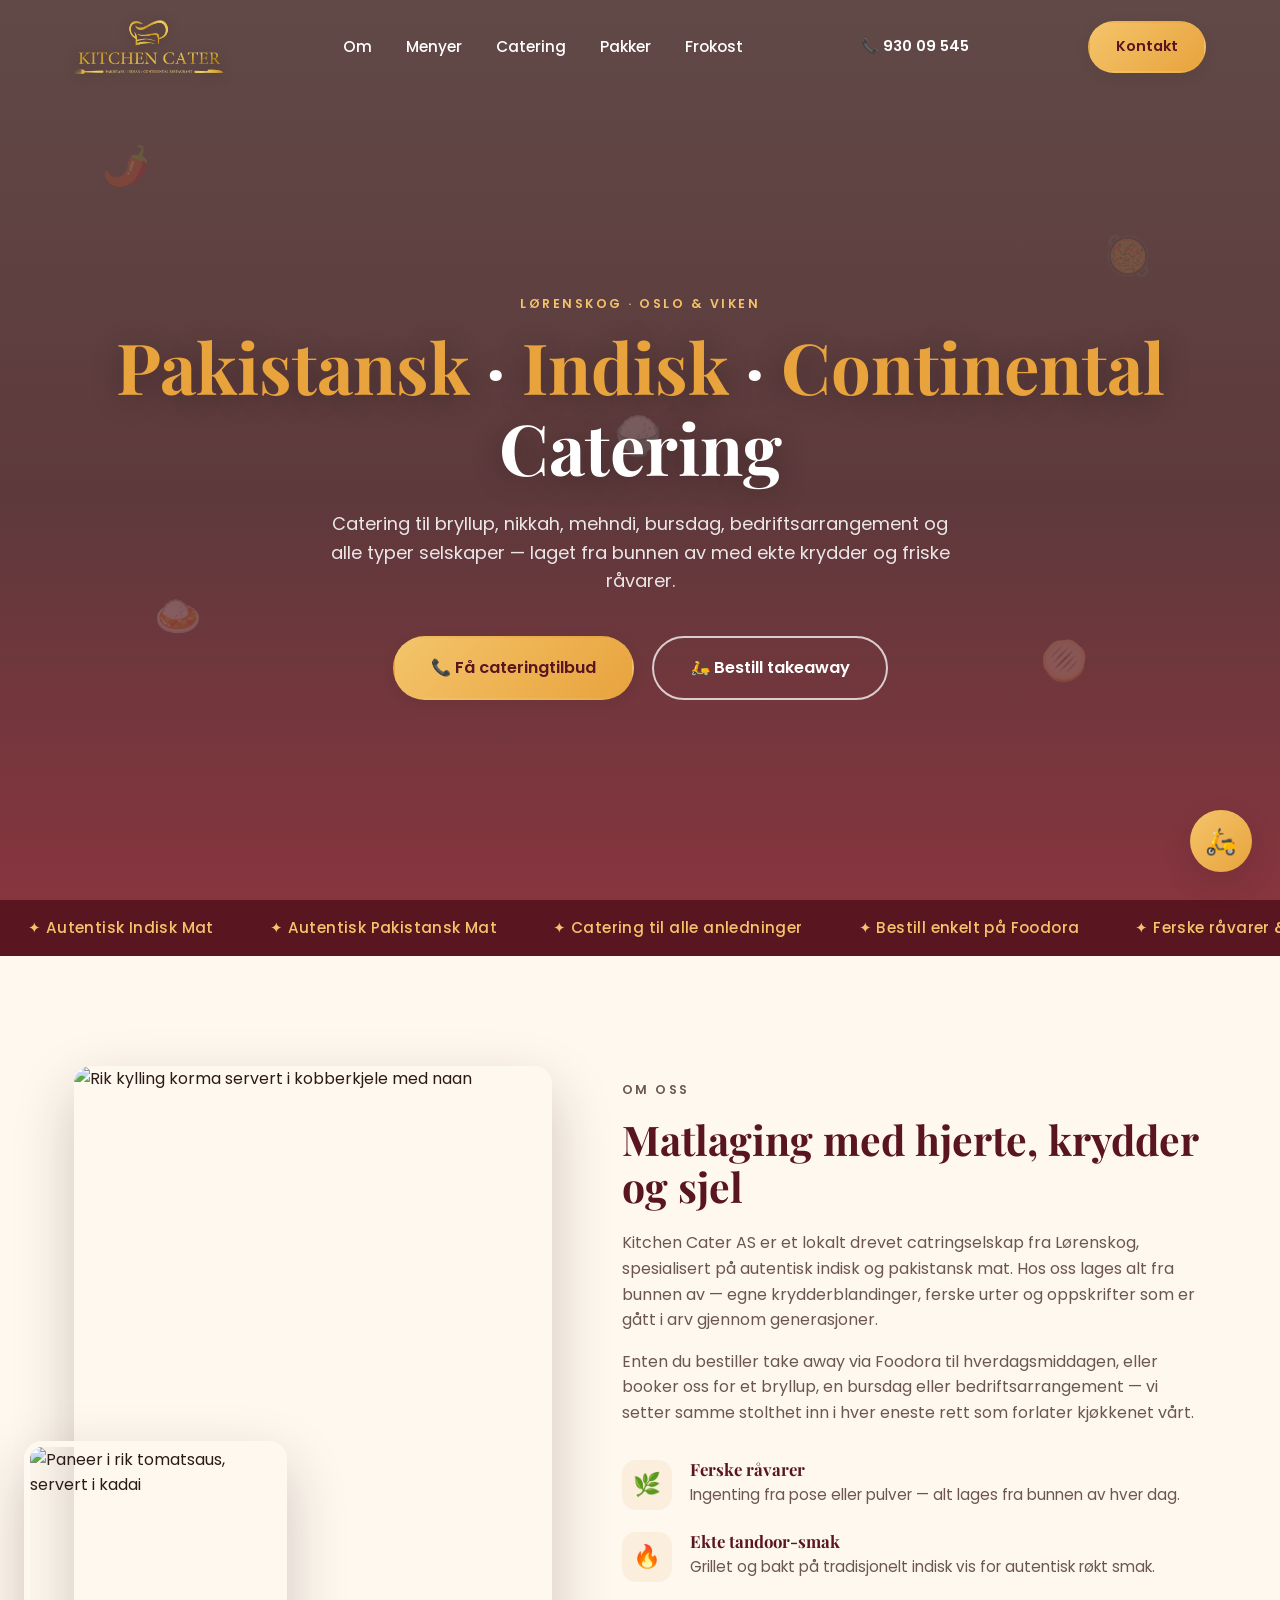
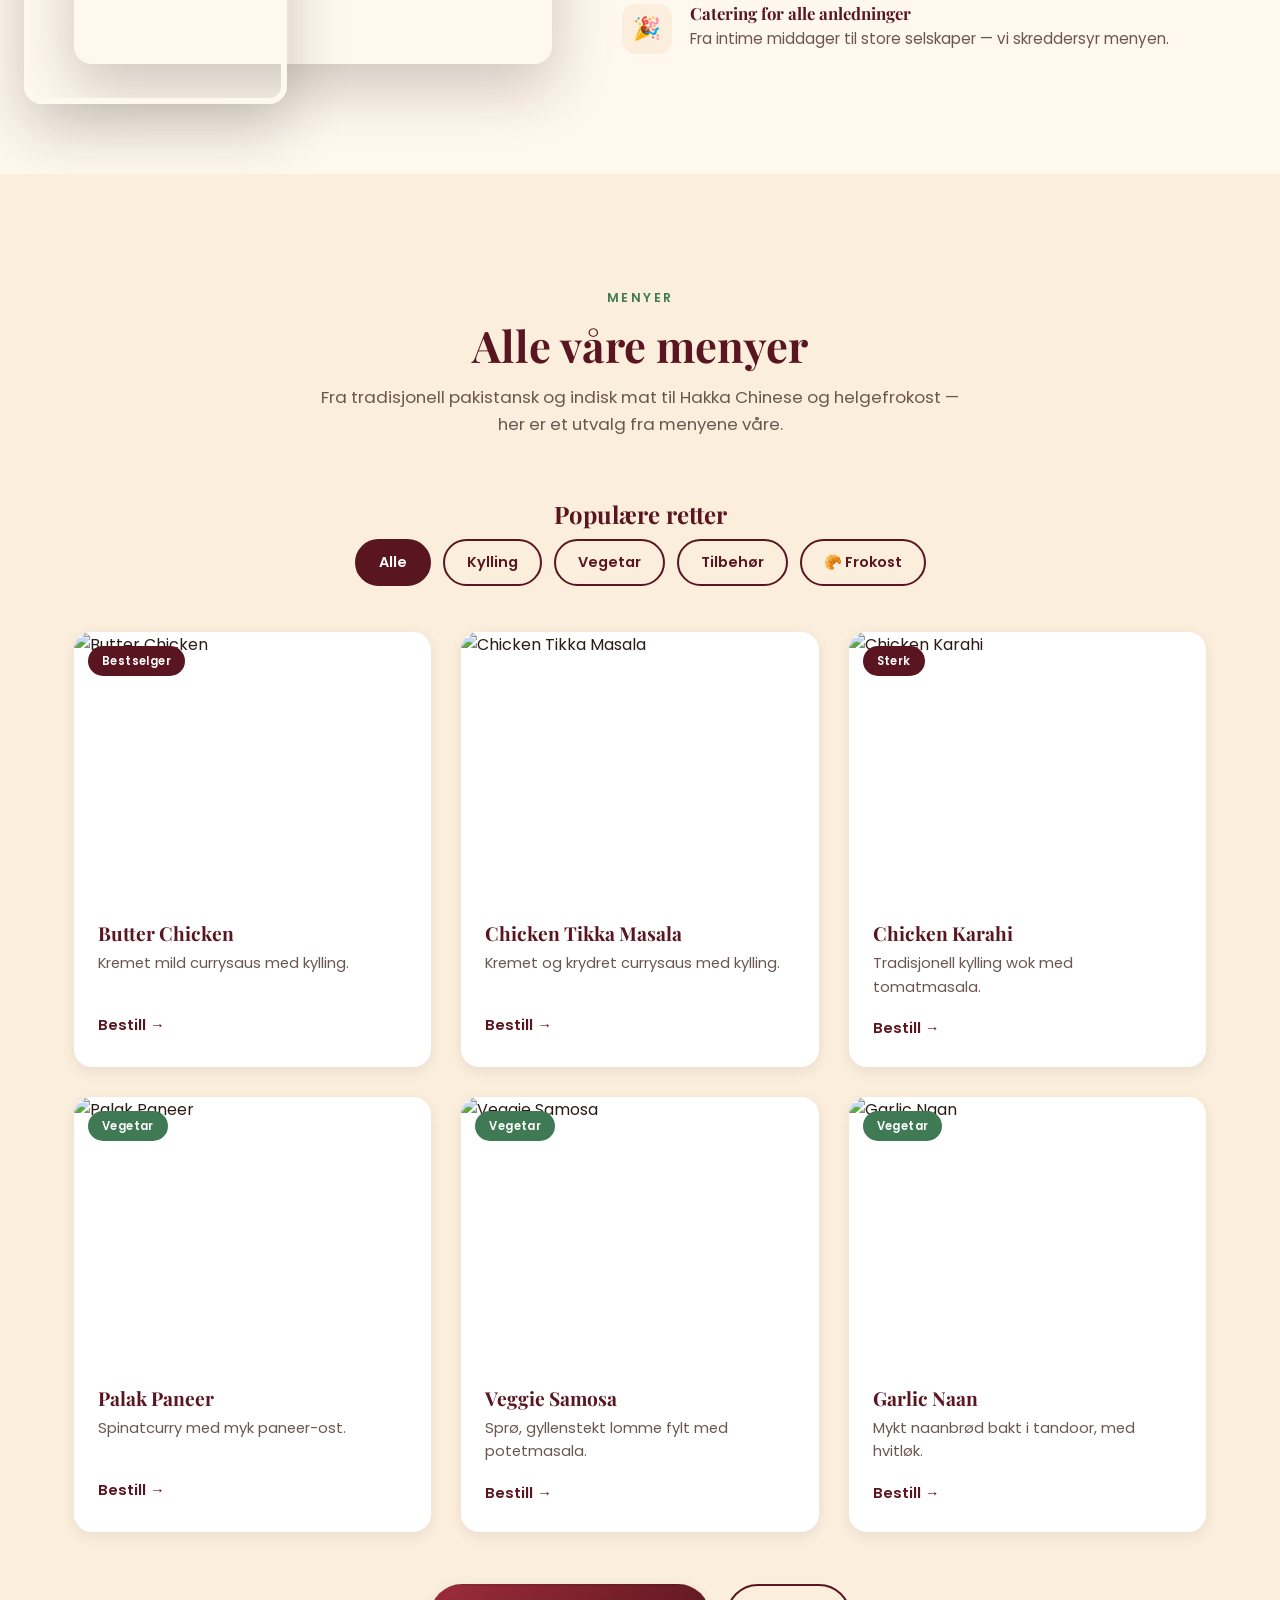
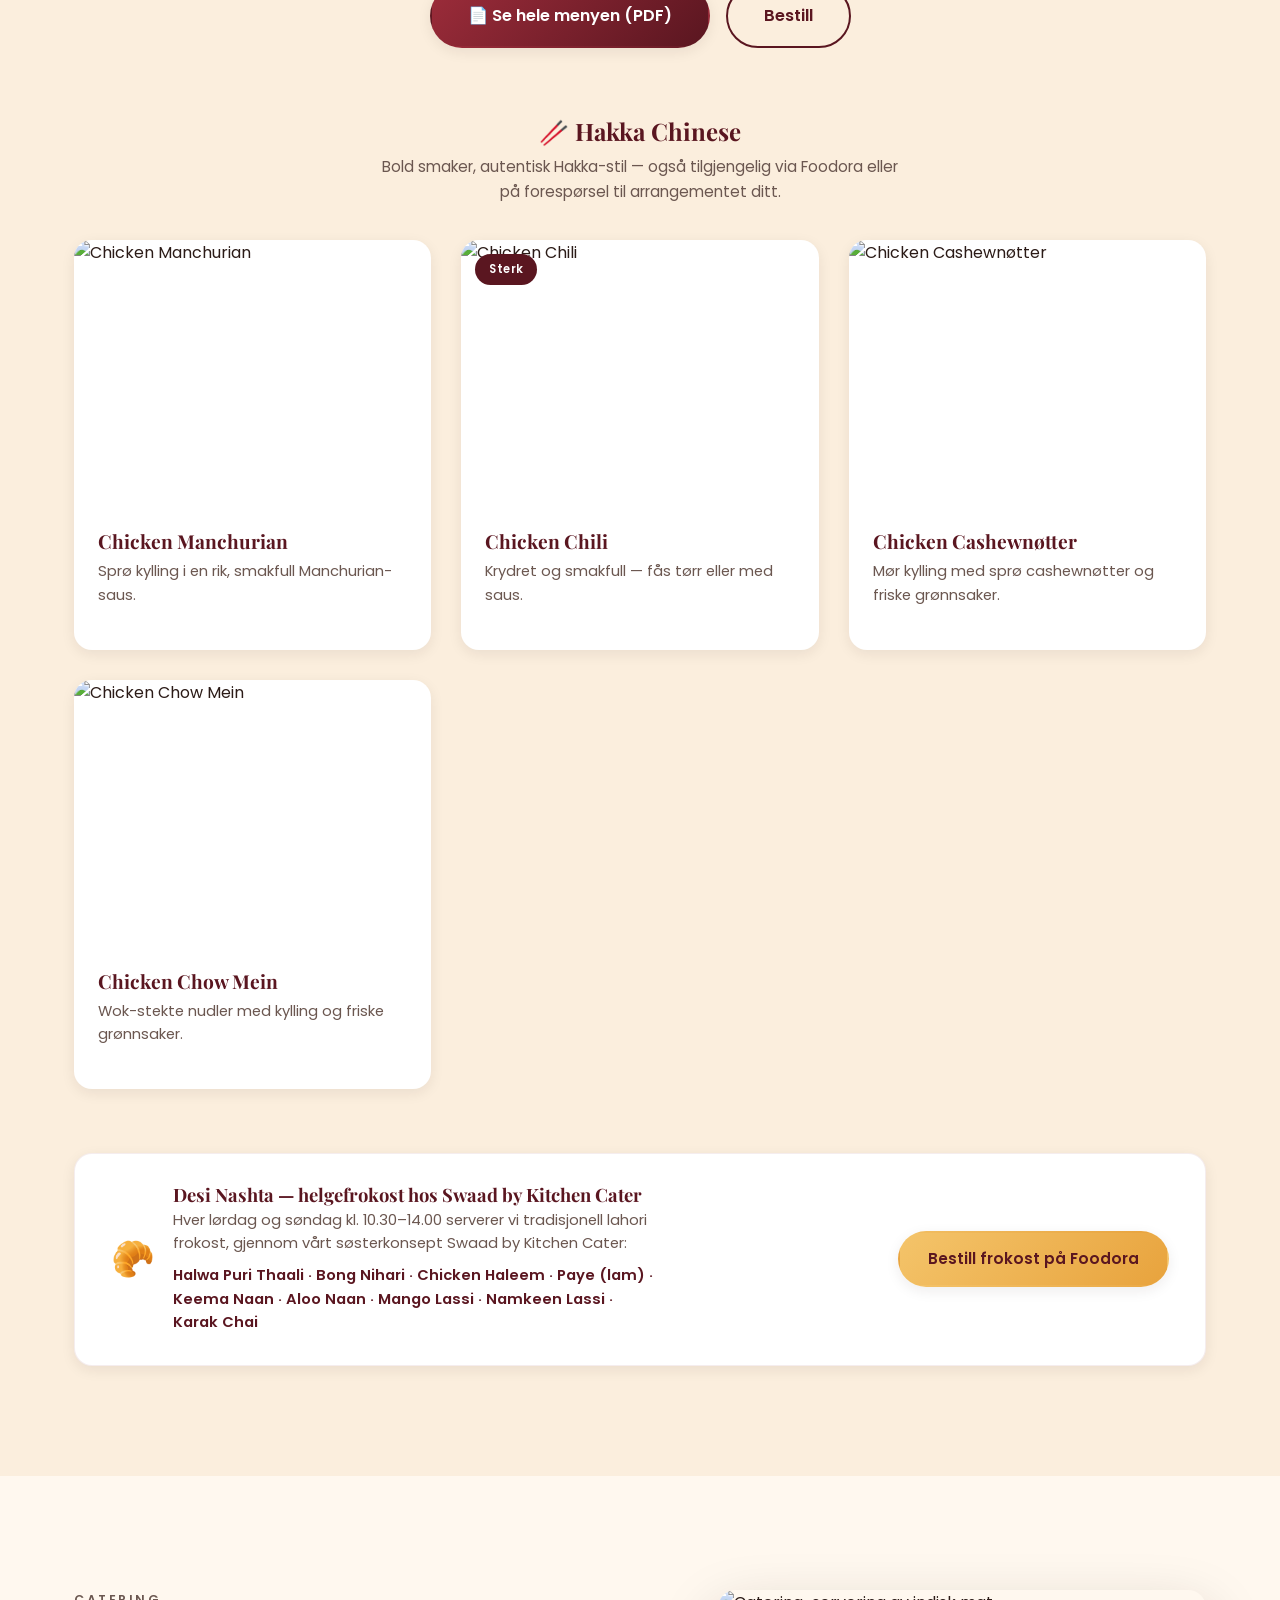
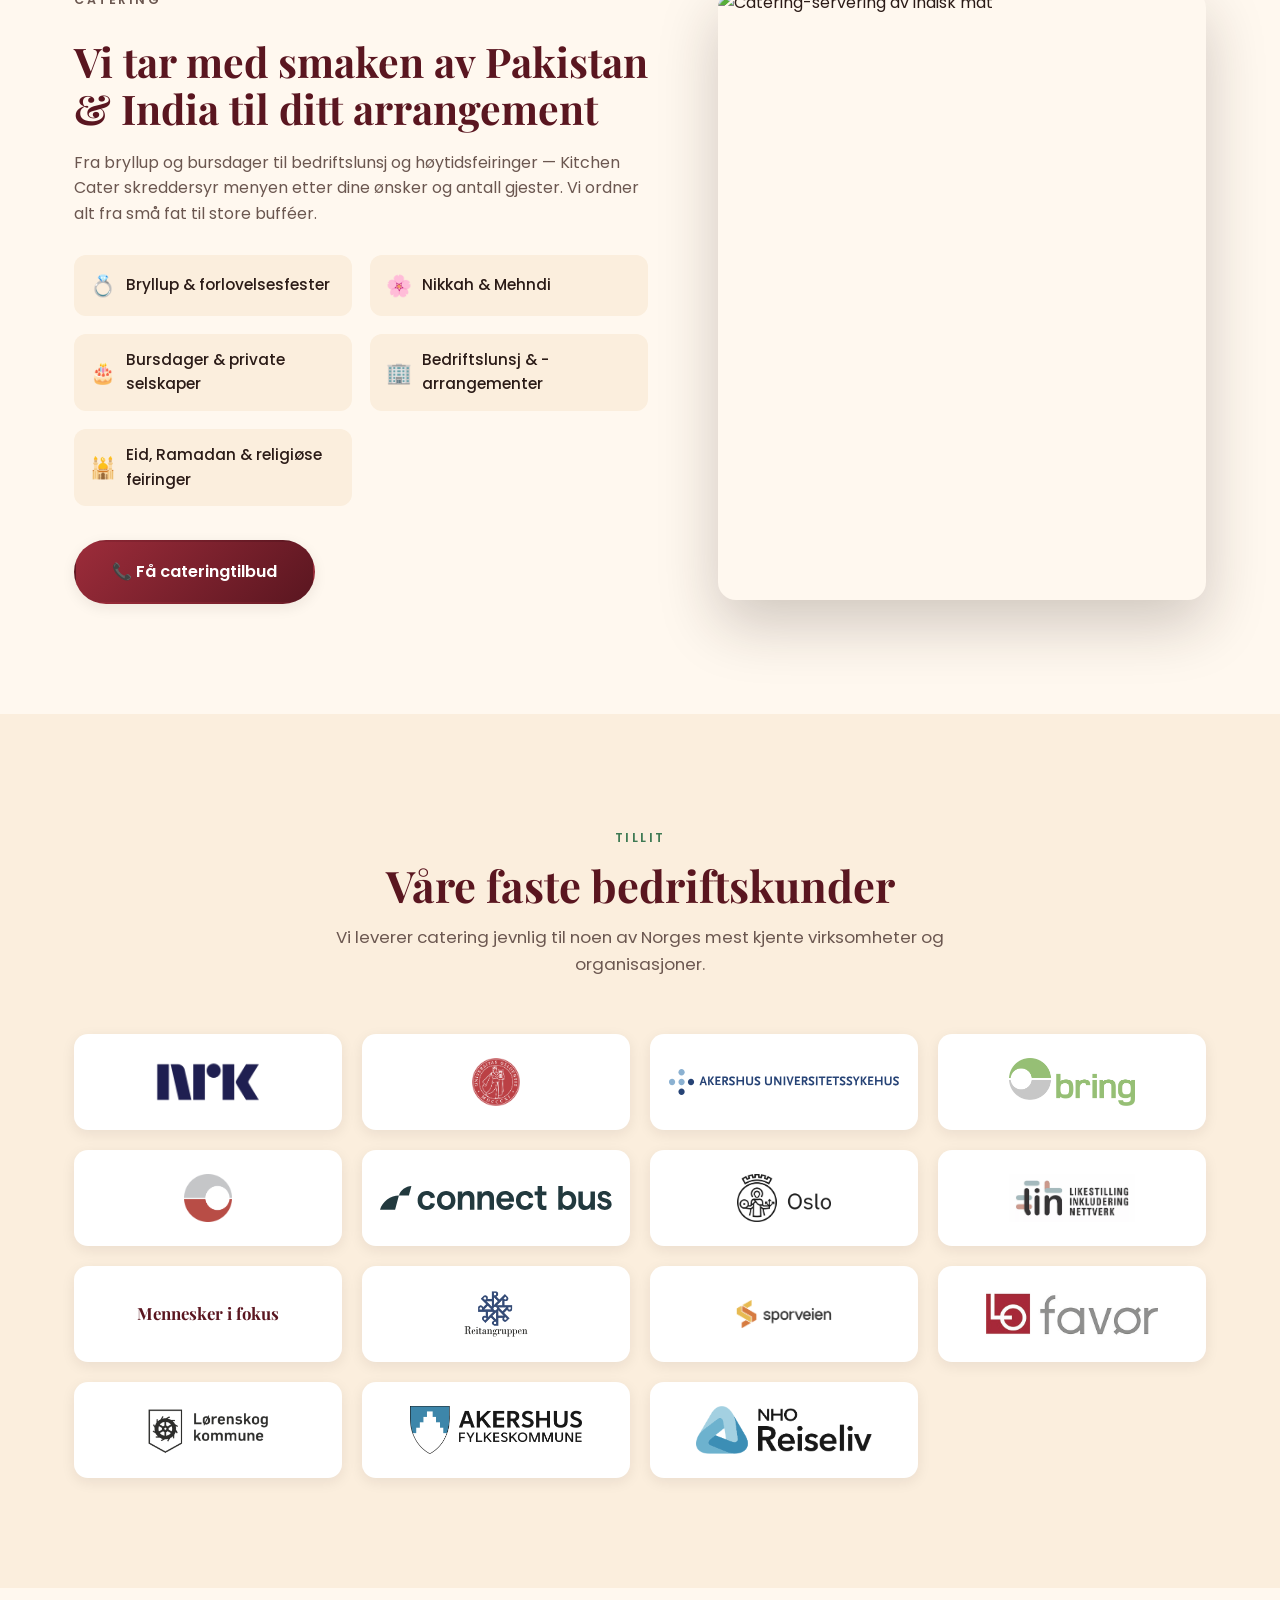
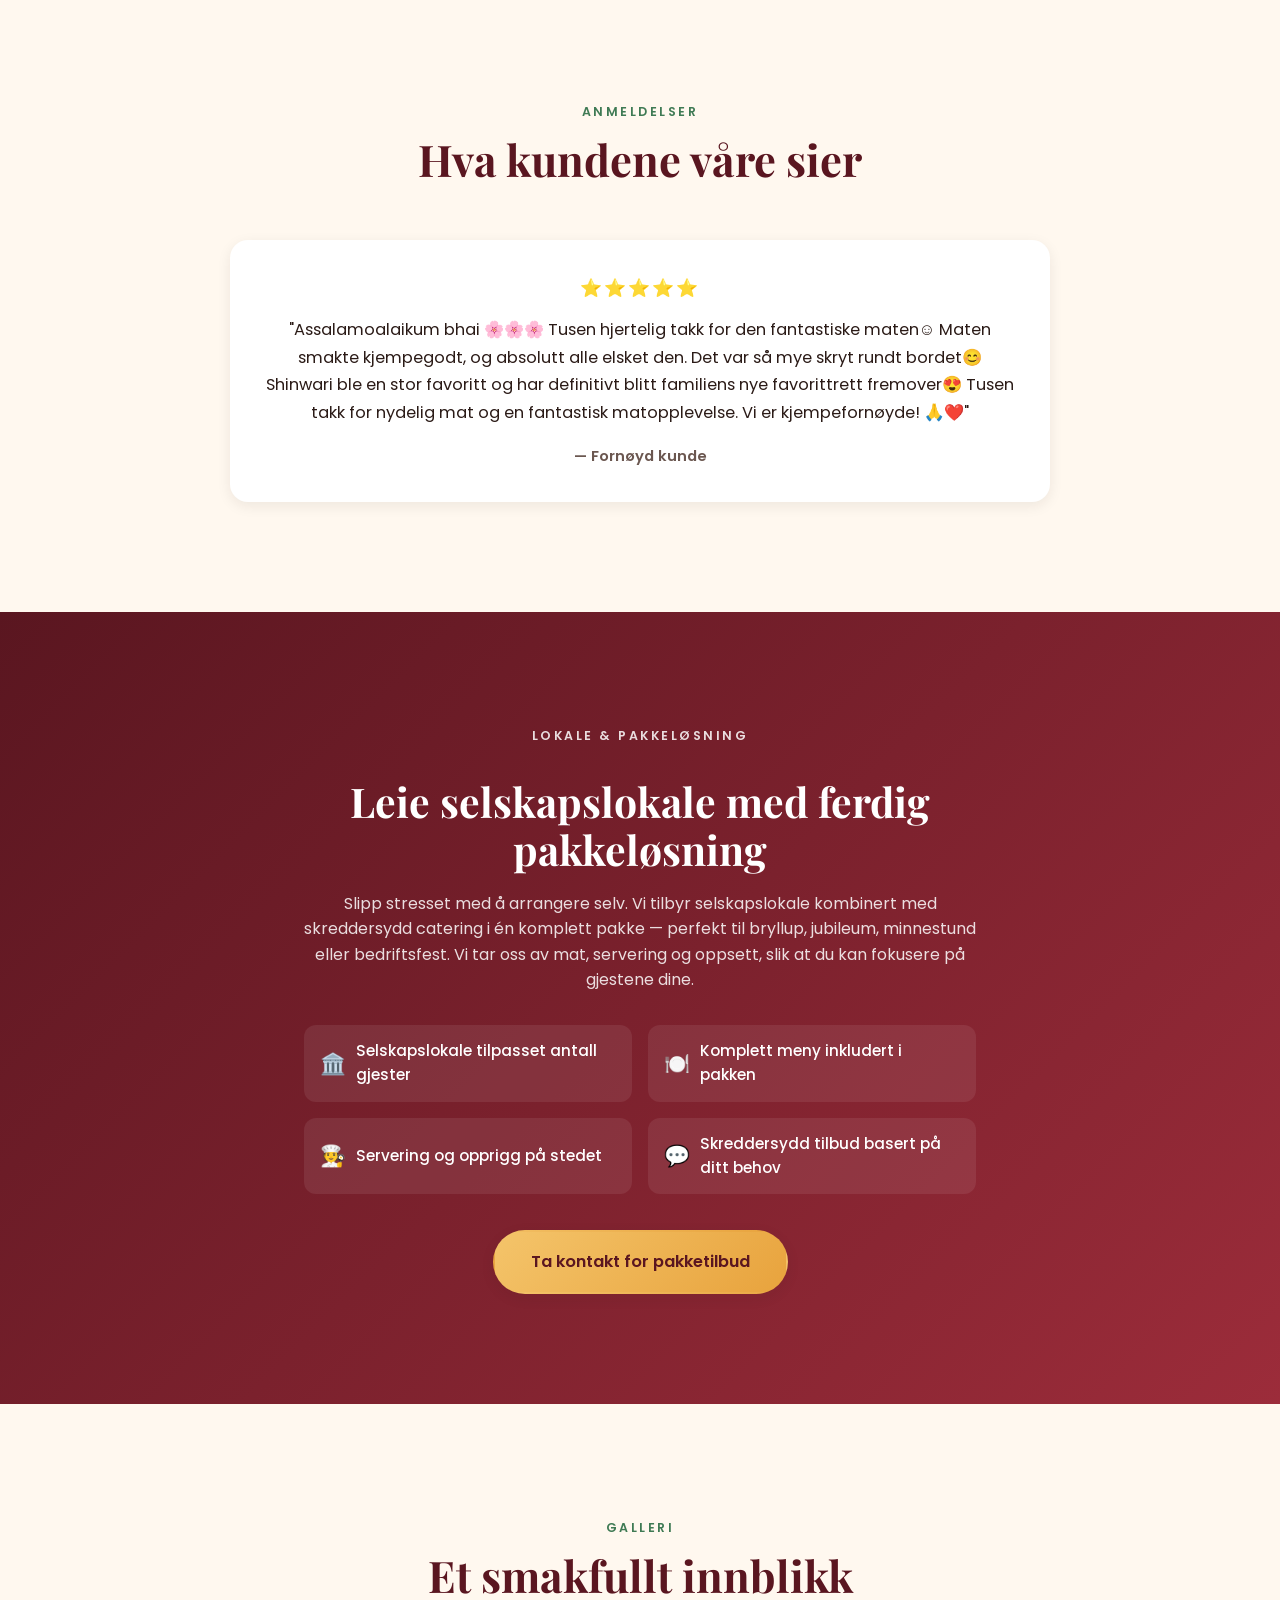
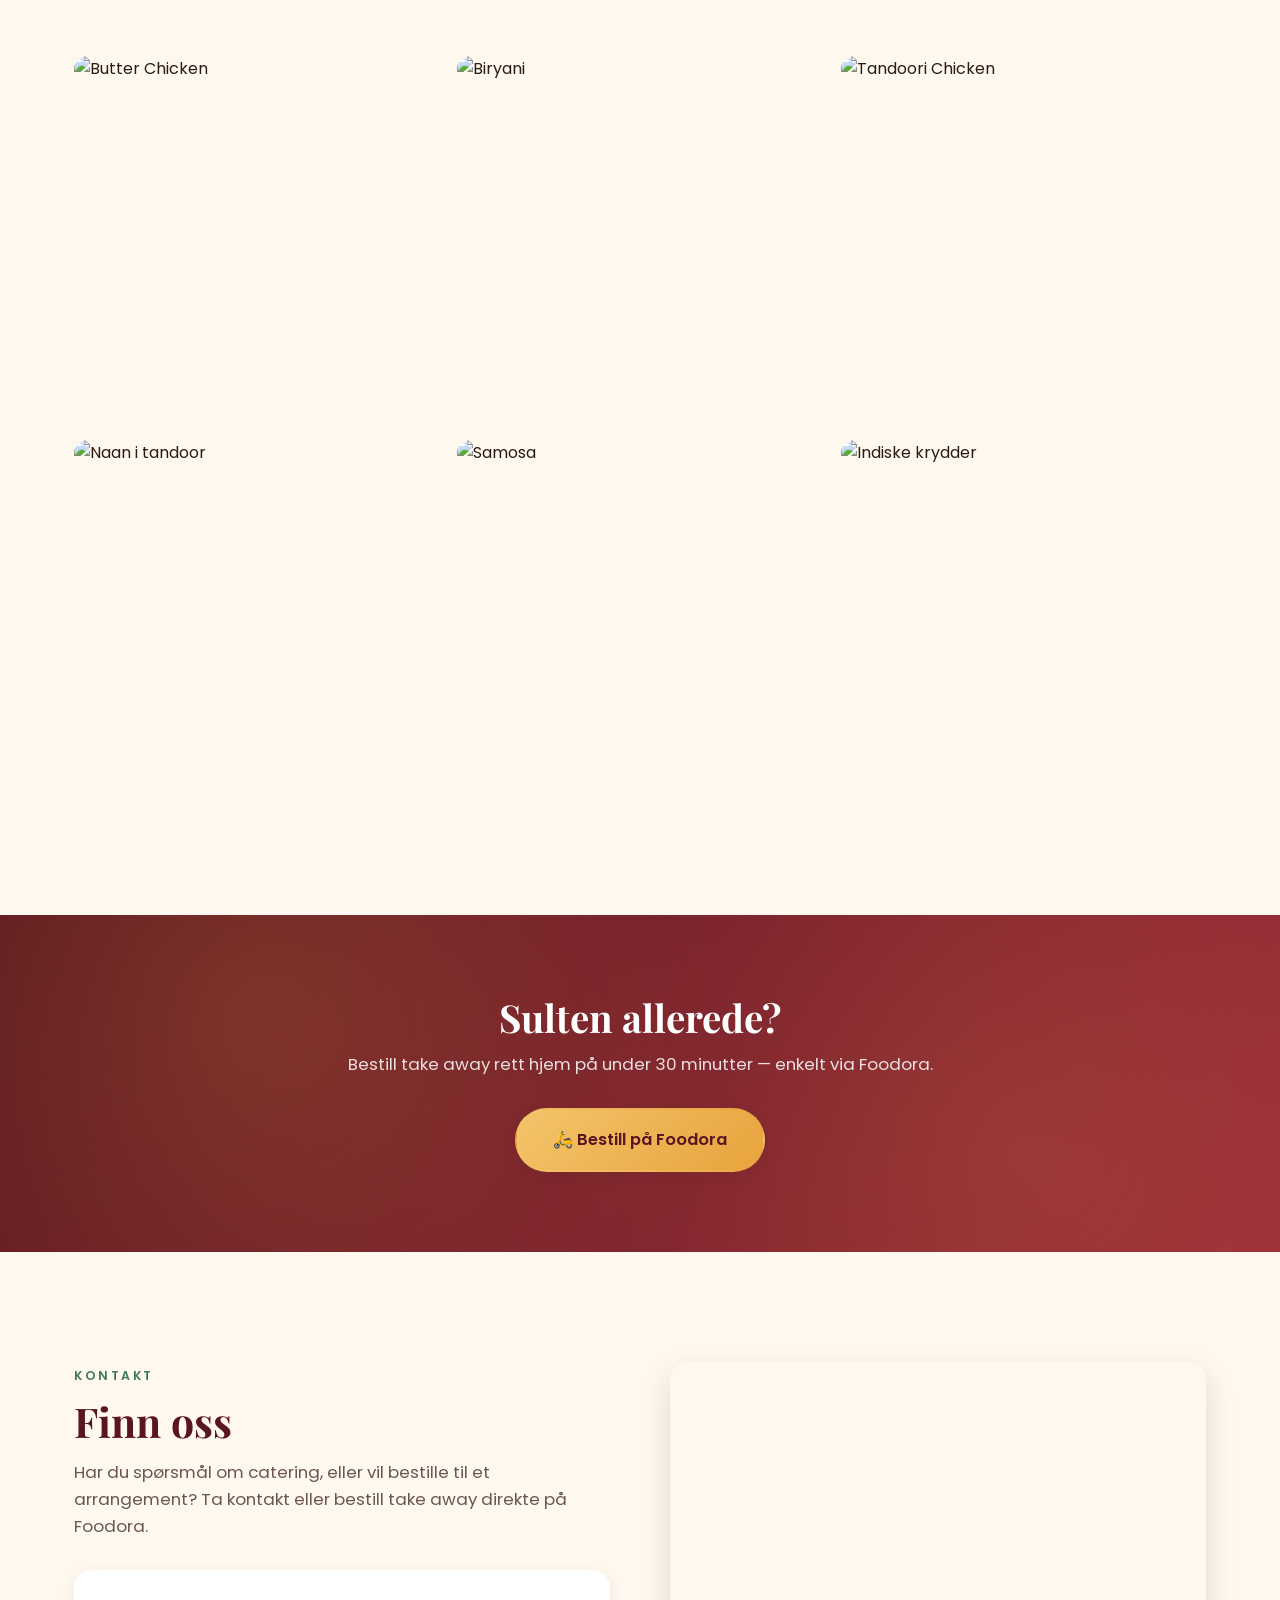
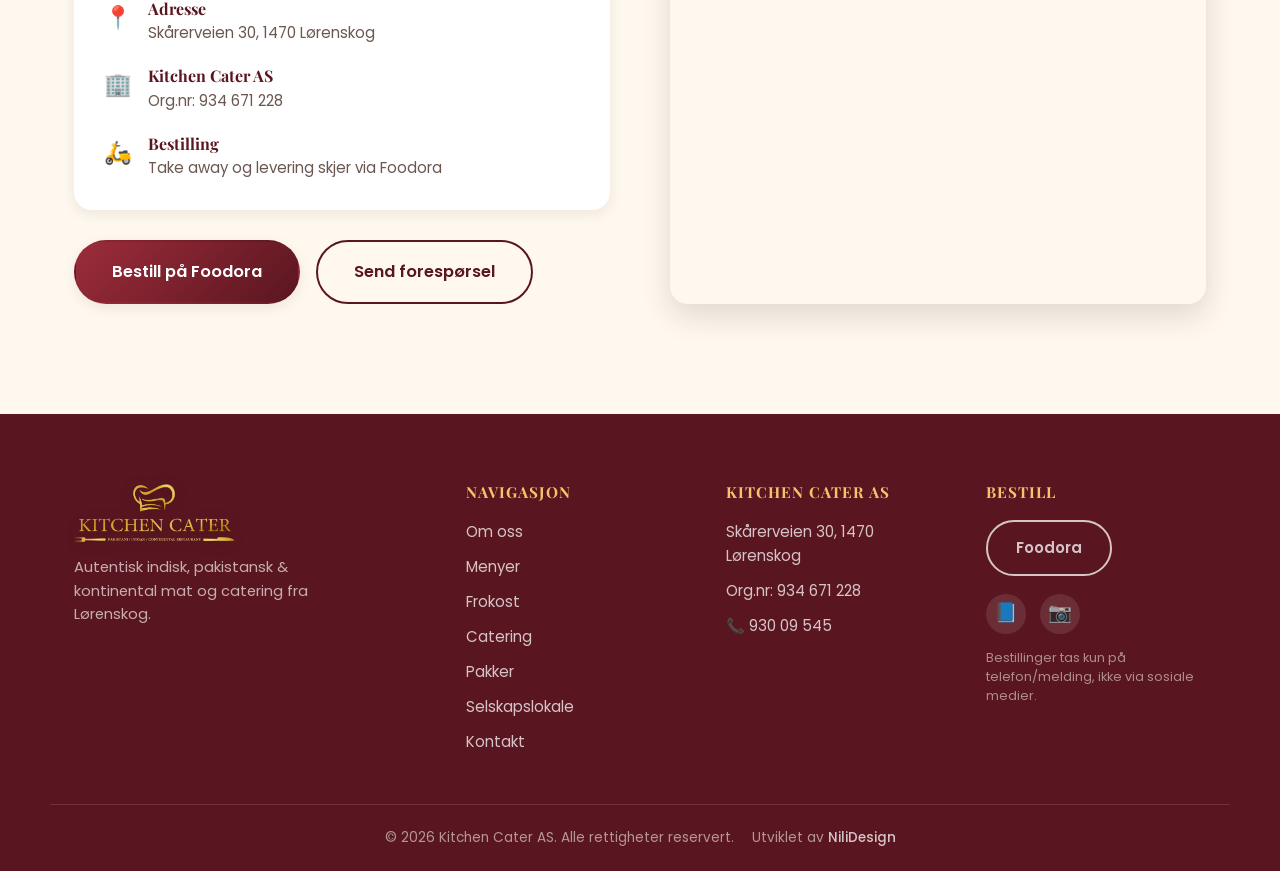
==== index.html @ 7209fe1b "Cateringpakker, Hakka Chinese-meny og "Menyer"-omdøping - Pakker-siden bygget ut med reelt innhold: " ====
<!DOCTYPE html>
<html lang="no">

<head>
  <meta charset="UTF-8">
  <meta name="viewport" content="width=device-width, initial-scale=1.0">
  <title>Kitchen Cater – Indisk & Pakistansk Catering i Lørenskog</title>
  <meta name="description"
    content="Kitchen Cater AS tilbyr autentisk indisk, pakistansk og kontinental mat i Lørenskog. Bestill take away på Foodora eller book catering til ditt neste arrangement.">
  <meta name="theme-color" content="#7A1F2B">

  <!-- Open Graph -->
  <meta property="og:title" content="Kitchen Cater – Autentisk Indisk & Pakistansk Mat">
  <meta property="og:description"
    content="Catering og take away med ekte indisk og pakistansk smak, levert i Lørenskog og omegn. Bestill enkelt på Foodora.">
  <meta property="og:type" content="restaurant.restaurant">
  <meta property="og:image"
    content="https://commons.wikimedia.org/wiki/Special:FilePath/Murgh%20Makhani%20(Butter%20Chicken)%202%20(8925280003).jpg?width=1200">

  <link rel="icon" href="assets/logo.png" type="image/png">

  <link rel="preconnect" href="https://fonts.googleapis.com">
  <link rel="preconnect" href="https://fonts.gstatic.com" crossorigin>
  <link
    href="https://fonts.googleapis.com/css2?family=Playfair+Display:wght@600;700;800&family=Poppins:wght@300;400;500;600;700&display=swap"
    rel="stylesheet">

  <link rel="stylesheet" href="css/style.css">
</head>

<body>

  <!-- ===== LOADER ===== -->
  <div id="loader" aria-hidden="true">
    <div class="loader-spice">🌶️</div>
  </div>

  <!-- ===== HEADER ===== -->
  <header id="header">
    <div class="container header-inner">
      <a href="#home" class="logo">
        <img src="assets/logo.png" alt="Kitchen Cater" class="logo-img">
      </a>

      <nav id="nav">
        <ul>
          <li><a href="#om-oss" class="nav-link">Om</a></li>
          <li><a href="#meny" class="nav-link">Menyer</a></li>
          <li><a href="#catering" class="nav-link">Catering</a></li>
          <li><a href="pakker.html" class="nav-link">Pakker</a></li>
          <li><a href="#frokost" class="nav-link">Frokost</a></li>
        </ul>
      </nav>

      <a href="tel:+4793009545" class="header-phone">📞 930 09 545</a>

      <a href="kontakt.html" rel="noopener" class="btn btn-gold header-cta">
        <span>Kontakt</span>
      </a>

      <button id="burger" aria-label="Åpne meny" aria-expanded="false">
        <span></span><span></span><span></span>
      </button>
    </div>
  </header>

  <!-- Mobile nav -->
  <div id="mobile-nav">
    <ul>
      <li><a href="#om-oss" class="nav-link">Om</a></li>
      <li><a href="#meny" class="nav-link">Menyer</a></li>
      <li><a href="#catering" class="nav-link">Catering</a></li>
      <li><a href="pakker.html" class="nav-link">Pakker</a></li>
      <li><a href="#frokost" class="nav-link">Frokost</a></li>
    </ul>
    <a href="tel:+4793009545" class="header-phone header-phone-mobile">📞 Ring 930 09 545</a>
    <a href="https://www.foodora.no/restaurant/n6ps/indian-pakistani-by-kitchen-cater-mp-n6ps?srsltid=AU7gw4VC6UArlMkAn5jXv-a6zB0S--ksjvSzmjbhrYegsVRD4dbBBPpo"
      target="_blank" rel="noopener" class="btn btn-primary"
      style="width:100%;justify-content:center;margin-top:24px;">Bestill på Foodora</a>
  </div>
  <div id="mobile-overlay"></div>

  <!-- ===== HERO ===== -->
  <section id="home" class="hero">
    <div class="hero-bg"
      style="background-image:url('https://commons.wikimedia.org/wiki/Special:FilePath/Murgh%20Makhani%20(Butter%20Chicken)%202%20(8925280003).jpg?width=1600')">
    </div>
    <div class="hero-overlay"></div>
    <div class="hero-spices" aria-hidden="true">
      <span>🌶️</span><span>🍛</span><span>🥘</span><span>🫓</span><span>🍚</span>
    </div>
    <div class="container hero-content">
      <p class="eyebrow reveal">Lørenskog · Oslo &amp; Viken</p>
      <h1 class="reveal"><span class="text-gold">Pakistansk</span> · <span class="text-gold">Indisk</span> · <span
          class="text-gold">Continental</span> Catering</h1>
      <p class="hero-sub reveal">Catering til bryllup, nikkah, mehndi, bursdag, bedriftsarrangement og alle typer
        selskaper — laget fra bunnen av med ekte krydder og friske råvarer.</p>
      <div class="hero-actions reveal">
        <a href="kontakt.html" class="btn btn-gold btn-lg">
          📞 Få cateringtilbud
        </a>
        <a href="https://www.foodora.no/restaurant/n6ps/indian-pakistani-by-kitchen-cater-mp-n6ps?srsltid=AU7gw4VC6UArlMkAn5jXv-a6zB0S--ksjvSzmjbhrYegsVRD4dbBBPpo"
          target="_blank" rel="noopener" class="btn btn-outline btn-lg btn-outline-light">
          🛵 Bestill takeaway
        </a>
      </div>
    </div>
  </section>

  <!-- ===== MARQUEE STRIP ===== -->
  <div class="marquee">
    <div class="marquee-track">
      <span>✦ Autentisk Indisk Mat</span><span>✦ Autentisk Pakistansk Mat</span><span>✦ Catering til alle
        anledninger</span><span>✦ Bestill enkelt på Foodora</span><span>✦ Ferske råvarer & ekte krydder</span>
      <span>✦ Autentisk Indisk Mat</span><span>✦ Autentisk Pakistansk Mat</span><span>✦ Catering til alle
        anledninger</span><span>✦ Bestill enkelt på Foodora</span><span>✦ Ferske råvarer & ekte krydder</span>
    </div>
  </div>

  <!-- ===== OM OSS ===== -->
  <section id="om-oss" class="section om-oss">
    <div class="container om-oss-grid">
      <div class="om-oss-media reveal">
        <div class="img-stack">
          <img
            src="https://commons.wikimedia.org/wiki/Special:FilePath/Chicken%20khorma%20Hyderabad%20India.jpg?width=900"
            alt="Rik kylling korma servert i kobberkjele med naan" class="img-main" loading="lazy">
          <img src="https://commons.wikimedia.org/wiki/Special:FilePath/Kadai%20Paneer%20With%20Gravy.jpg?width=600"
            alt="Paneer i rik tomatsaus, servert i kadai" class="img-floating" loading="lazy">
        </div>
      </div>
      <div class="om-oss-text reveal">
        <p class="eyebrow">Om oss</p>
        <h2>Matlaging med hjerte, krydder og sjel</h2>
        <p>Kitchen Cater AS er et lokalt drevet catringselskap fra Lørenskog, spesialisert på autentisk indisk og
          pakistansk mat. Hos oss lages alt fra bunnen av — egne krydderblandinger, ferske urter og oppskrifter som er
          gått i arv gjennom generasjoner.</p>
        <p>Enten du bestiller take away via Foodora til hverdagsmiddagen, eller booker oss for et bryllup, en bursdag
          eller bedriftsarrangement — vi setter samme stolthet inn i hver eneste rett som forlater kjøkkenet vårt.</p>

        <div class="feature-list">
          <div class="feature-item">
            <span class="feature-icon">🌿</span>
            <div>
              <h4>Ferske råvarer</h4>
              <p>Ingenting fra pose eller pulver — alt lages fra bunnen av hver dag.</p>
            </div>
          </div>
          <div class="feature-item">
            <span class="feature-icon">🔥</span>
            <div>
              <h4>Ekte tandoor-smak</h4>
              <p>Grillet og bakt på tradisjonelt indisk vis for autentisk røkt smak.</p>
            </div>
          </div>
          <div class="feature-item">
            <span class="feature-icon">🎉</span>
            <div>
              <h4>Catering for alle anledninger</h4>
              <p>Fra intime middager til store selskaper — vi skreddersyr menyen.</p>
            </div>
          </div>
        </div>
      </div>
    </div>
  </section>

  <!-- ===== MENY ===== -->
  <section id="meny" class="section meny">
    <div class="container">
      <div class="section-head reveal">
        <p class="eyebrow">Menyer</p>
        <h2>Alle våre menyer</h2>
        <p class="section-desc">Fra tradisjonell pakistansk og indisk mat til Hakka Chinese og helgefrokost — her er
          et utvalg fra menyene våre.</p>
      </div>

      <h3 class="menu-subheading">Populære retter</h3>
      <div class="menu-filters reveal">
        <button class="filter-btn active" data-filter="all">Alle</button>
        <button class="filter-btn" data-filter="kylling">Kylling</button>
        <button class="filter-btn" data-filter="vegetar">Vegetar</button>
        <button class="filter-btn" data-filter="tilbehor">Tilbehør</button>
        <a href="https://www.foodora.no/restaurant/q4kj/swaad-by-kitchen-cater" target="_blank" rel="noopener"
          class="filter-btn filter-link">🥐 Frokost</a>
      </div>

      <div class="menu-grid" id="menu-grid">

        <article class="menu-card reveal" data-cat="kylling">
          <div class="menu-card-img">
            <img src="https://commons.wikimedia.org/wiki/Special:FilePath/Chicken%20makhani.jpg?width=700"
              alt="Butter Chicken" loading="lazy">
            <span class="menu-tag">Bestselger</span>
          </div>
          <div class="menu-card-body">
            <div class="menu-card-title">
              <h3>Butter Chicken</h3>
            </div>
            <p>Kremet mild currysaus med kylling.</p>
            <a href="https://www.foodora.no/restaurant/n6ps/indian-pakistani-by-kitchen-cater-mp-n6ps?srsltid=AU7gw4VC6UArlMkAn5jXv-a6zB0S--ksjvSzmjbhrYegsVRD4dbBBPpo"
              target="_blank" rel="noopener" class="menu-order">Bestill →</a>
          </div>
        </article>

        <article class="menu-card reveal" data-cat="kylling">
          <div class="menu-card-img">
            <img
              src="https://commons.wikimedia.org/wiki/Special:FilePath/Chicken%20Tikka%20Masala%20-%20Mohammed%20-%20Spice%20Of%20Life.jpg?width=700"
              alt="Chicken Tikka Masala" loading="lazy">
          </div>
          <div class="menu-card-body">
            <div class="menu-card-title">
              <h3>Chicken Tikka Masala</h3>
            </div>
            <p>Kremet og krydret currysaus med kylling.</p>
            <a href="https://www.foodora.no/restaurant/n6ps/indian-pakistani-by-kitchen-cater-mp-n6ps?srsltid=AU7gw4VC6UArlMkAn5jXv-a6zB0S--ksjvSzmjbhrYegsVRD4dbBBPpo"
              target="_blank" rel="noopener" class="menu-order">Bestill →</a>
          </div>
        </article>

        <article class="menu-card reveal" data-cat="kylling">
          <div class="menu-card-img">
            <img src="https://commons.wikimedia.org/wiki/Special:FilePath/Kadai%20Murgh.jpg?width=700"
              alt="Chicken Karahi" loading="lazy">
            <span class="menu-tag">Sterk</span>
          </div>
          <div class="menu-card-body">
            <div class="menu-card-title">
              <h3>Chicken Karahi</h3>
            </div>
            <p>Tradisjonell kylling wok med tomatmasala.</p>
            <a href="https://www.foodora.no/restaurant/n6ps/indian-pakistani-by-kitchen-cater-mp-n6ps?srsltid=AU7gw4VC6UArlMkAn5jXv-a6zB0S--ksjvSzmjbhrYegsVRD4dbBBPpo"
              target="_blank" rel="noopener" class="menu-order">Bestill →</a>
          </div>
        </article>

        <article class="menu-card reveal" data-cat="vegetar">
          <div class="menu-card-img">
            <img
              src="https://commons.wikimedia.org/wiki/Special:FilePath/Palak%20Paneer%20(Cottage%20cheese%20in%20spinach%20gravy).jpg?width=700"
              alt="Palak Paneer" loading="lazy">
            <span class="menu-tag veg">Vegetar</span>
          </div>
          <div class="menu-card-body">
            <div class="menu-card-title">
              <h3>Palak Paneer</h3>
            </div>
            <p>Spinatcurry med myk paneer-ost.</p>
            <a href="https://www.foodora.no/restaurant/n6ps/indian-pakistani-by-kitchen-cater-mp-n6ps?srsltid=AU7gw4VC6UArlMkAn5jXv-a6zB0S--ksjvSzmjbhrYegsVRD4dbBBPpo"
              target="_blank" rel="noopener" class="menu-order">Bestill →</a>
          </div>
        </article>

        <article class="menu-card reveal" data-cat="tilbehor vegetar">
          <div class="menu-card-img">
            <img src="https://commons.wikimedia.org/wiki/Special:FilePath/Samosa%20with%20sweet%20chutney.jpg?width=700"
              alt="Veggie Samosa" loading="lazy">
            <span class="menu-tag veg">Vegetar</span>
          </div>
          <div class="menu-card-body">
            <div class="menu-card-title">
              <h3>Veggie Samosa</h3>
            </div>
            <p>Sprø, gyllenstekt lomme fylt med potetmasala.</p>
            <a href="https://www.foodora.no/restaurant/n6ps/indian-pakistani-by-kitchen-cater-mp-n6ps?srsltid=AU7gw4VC6UArlMkAn5jXv-a6zB0S--ksjvSzmjbhrYegsVRD4dbBBPpo"
              target="_blank" rel="noopener" class="menu-order">Bestill →</a>
          </div>
        </article>

        <article class="menu-card reveal" data-cat="tilbehor vegetar">
          <div class="menu-card-img">
            <img
              src="https://commons.wikimedia.org/wiki/Special:FilePath/Butter%20Naan%20Flatbread%20from%20North%20India.jpg?width=700"
              alt="Garlic Naan" loading="lazy">
            <span class="menu-tag veg">Vegetar</span>
          </div>
          <div class="menu-card-body">
            <div class="menu-card-title">
              <h3>Garlic Naan</h3>
            </div>
            <p>Mykt naanbrød bakt i tandoor, med hvitløk.</p>
            <a href="https://www.foodora.no/restaurant/n6ps/indian-pakistani-by-kitchen-cater-mp-n6ps?srsltid=AU7gw4VC6UArlMkAn5jXv-a6zB0S--ksjvSzmjbhrYegsVRD4dbBBPpo"
              target="_blank" rel="noopener" class="menu-order">Bestill →</a>
          </div>
        </article>

      </div>

      <div class="meny-cta reveal">
        <button type="button" class="btn btn-primary btn-lg open-pdf-menu" data-pdf="assets/meny.pdf">📄 Se hele menyen
          (PDF)</button>
        <a href="kontakt.html" class="btn btn-outline btn-lg">Bestill</a>
      </div>

      <h3 class="menu-subheading menu-subheading-chinese">🥢 Hakka Chinese</h3>
      <p class="menu-sub-desc reveal">Bold smaker, autentisk Hakka-stil — også tilgjengelig via Foodora eller på
        forespørsel til arrangementet ditt.</p>
      <div class="menu-grid menu-grid-chinese">

        <article class="menu-card reveal">
          <div class="menu-card-img">
            <img src="https://commons.wikimedia.org/wiki/Special:FilePath/Chicken%20manchurian%20juicy.JPG?width=700"
              alt="Chicken Manchurian" loading="lazy">
          </div>
          <div class="menu-card-body">
            <div class="menu-card-title">
              <h3>Chicken Manchurian</h3>
            </div>
            <p>Sprø kylling i en rik, smakfull Manchurian-saus.</p>
          </div>
        </article>

        <article class="menu-card reveal">
          <div class="menu-card-img">
            <img src="https://commons.wikimedia.org/wiki/Special:FilePath/Chinese%20Chilli%20chicken.jpg?width=700"
              alt="Chicken Chili" loading="lazy">
            <span class="menu-tag">Sterk</span>
          </div>
          <div class="menu-card-body">
            <div class="menu-card-title">
              <h3>Chicken Chili</h3>
            </div>
            <p>Krydret og smakfull — fås tørr eller med saus.</p>
          </div>
        </article>

        <article class="menu-card reveal">
          <div class="menu-card-img">
            <img src="https://commons.wikimedia.org/wiki/Special:FilePath/Kaju%20chicken%20Masala.jpg?width=700"
              alt="Chicken Cashewnøtter" loading="lazy">
          </div>
          <div class="menu-card-body">
            <div class="menu-card-title">
              <h3>Chicken Cashewnøtter</h3>
            </div>
            <p>Mør kylling med sprø cashewnøtter og friske grønnsaker.</p>
          </div>
        </article>

        <article class="menu-card reveal">
          <div class="menu-card-img">
            <img src="https://commons.wikimedia.org/wiki/Special:FilePath/Chinese%20Chicken%20Chow%20Mein.JPG?width=700"
              alt="Chicken Chow Mein" loading="lazy">
          </div>
          <div class="menu-card-body">
            <div class="menu-card-title">
              <h3>Chicken Chow Mein</h3>
            </div>
            <p>Wok-stekte nudler med kylling og friske grønnsaker.</p>
          </div>
        </article>

      </div>

      <div id="frokost" class="frokost-banner reveal">
        <div class="frokost-banner-text">
          <span class="frokost-icon">🥐</span>
          <div>
            <h3>Desi Nashta — helgefrokost hos Swaad by Kitchen Cater</h3>
            <p>Hver lørdag og søndag kl. 10.30–14.00 serverer vi tradisjonell lahori frokost, gjennom vårt
              søsterkonsept Swaad by Kitchen Cater:</p>
            <p class="frokost-items">Halwa Puri Thaali &middot; Bong Nihari &middot; Chicken Haleem &middot; Paye
              (lam) &middot; Keema Naan &middot; Aloo Naan &middot; Mango Lassi &middot; Namkeen Lassi &middot; Karak
              Chai</p>
          </div>
        </div>
        <a href="https://www.foodora.no/restaurant/q4kj/swaad-by-kitchen-cater" target="_blank" rel="noopener"
          class="btn btn-gold">Bestill frokost på Foodora</a>
      </div>
    </div>
  </section>

  <!-- ===== CATERING ===== -->
  <section id="catering" class="section catering">
    <div class="container catering-grid">
      <div class="catering-text reveal">
        <p class="eyebrow">Catering</p>
        <h2>Vi tar med smaken av Pakistan &amp; India til ditt arrangement</h2>
        <p>Fra bryllup og bursdager til bedriftslunsj og høytidsfeiringer — Kitchen Cater skreddersyr menyen etter dine
          ønsker og antall gjester. Vi ordner alt fra små fat til store bufféer.</p>

        <ul class="catering-list">
          <li><span>💍</span> Bryllup &amp; forlovelsesfester</li>
          <li><span>🌸</span> Nikkah &amp; Mehndi</li>
          <li><span>🎂</span> Bursdager &amp; private selskaper</li>
          <li><span>🏢</span> Bedriftslunsj &amp; -arrangementer</li>
          <li><span>🕌</span> Eid, Ramadan &amp; religiøse feiringer</li>
        </ul>

        <a href="kontakt.html" class="btn btn-primary btn-lg">📞 Få cateringtilbud</a>
      </div>
      <div class="catering-media reveal">
        <img
          src="https://commons.wikimedia.org/wiki/Special:FilePath/Chicken%20Biryani%20from%20the%20streets%20of%20Hyderabad.JPG?width=900"
          alt="Catering-servering av indisk mat" loading="lazy">
      </div>
    </div>
  </section>

  <!-- ===== BEDRIFTSKUNDER ===== -->
  <section id="bedriftskunder" class="section bedriftskunder">
    <div class="container">
      <div class="section-head reveal">
        <p class="eyebrow">Tillit</p>
        <h2>Våre faste bedriftskunder</h2>
        <p class="section-desc">Vi leverer catering jevnlig til noen av Norges mest kjente virksomheter og
          organisasjoner.</p>
      </div>
      <div class="logo-grid reveal" id="logo-grid">
        <div class="logo-item"><img src="assets/logos/nrk.png" alt="NRK" loading="lazy"></div>
        <div class="logo-item"><img src="assets/logos/uio.png" alt="Universitetet i Oslo" loading="lazy"></div>
        <div class="logo-item"><img src="assets/logos/ahus.svg" alt="Akershus universitetssykehus" loading="lazy"></div>
        <div class="logo-item"><img src="assets/logos/bring.png" alt="Bring" loading="lazy"></div>
        <div class="logo-item"><img src="assets/logos/posten.png" alt="Posten" loading="lazy"></div>
        <div class="logo-item"><img src="assets/logos/connectbus.svg" alt="Connect Bus" loading="lazy"></div>
        <div class="logo-item"><img src="assets/logos/oslo.png" alt="Oslo kommune" loading="lazy"></div>
        <div class="logo-item"><img src="assets/logos/lin.png" alt="LIN – Likestilling, Inkludering og Nettverk"
            loading="lazy"></div>
        <div class="logo-item"><span class="logo-fallback">Mennesker i fokus</span></div>
        <div class="logo-item"><img src="assets/logos/reitan.png" alt="Reitan Gruppen" loading="lazy"></div>
        <div class="logo-item"><img src="assets/logos/sporveien.png" alt="Sporveien" loading="lazy"></div>
        <div class="logo-item"><img src="assets/logos/lofavor.jpg" alt="LO Favør" loading="lazy"></div>
        <div class="logo-item"><img src="assets/logos/lorenskog.png" alt="Lørenskog kommune" loading="lazy"></div>
        <div class="logo-item"><img src="assets/logos/akershusfk.png" alt="Akershus fylkeskommune" loading="lazy"></div>
        <div class="logo-item"><img src="assets/logos/nhoreiseliv.png" alt="NHO Reiseliv" loading="lazy"></div>
      </div>
    </div>
  </section>

  <!-- ===== ANMELDELSER ===== -->
  <section id="anmeldelser" class="section anmeldelser">
    <div class="container">
      <div class="section-head reveal">
        <p class="eyebrow">Anmeldelser</p>
        <h2>Hva kundene våre sier</h2>
      </div>
      <div class="testimonial-grid">
        <div class="testimonial-card reveal">
          <div class="testimonial-stars">⭐⭐⭐⭐⭐</div>
          <p class="testimonial-text">"Assalamoalaikum bhai 🌸🌸🌸 Tusen hjertelig takk for den fantastiske
            maten☺️ Maten smakte kjempegodt, og absolutt alle elsket den. Det var så mye skryt rundt bordet😊
            Shinwari ble en stor favoritt og har definitivt blitt familiens nye favorittrett fremover😍
            Tusen takk for nydelig mat og en fantastisk matopplevelse. Vi er kjempefornøyde! 🙏❤️"</p>
          <p class="testimonial-author">— Fornøyd kunde</p>
        </div>
      </div>
    </div>
  </section>

  <!-- ===== SELSKAPSLOKALE / PAKKE ===== -->
  <section id="selskapslokale" class="section selskapslokale">
    <div class="container selskapslokale-inner reveal">
      <p class="eyebrow">Lokale &amp; pakkeløsning</p>
      <h2>Leie selskapslokale med ferdig pakkeløsning</h2>
      <p>Slipp stresset med å arrangere selv. Vi tilbyr selskapslokale kombinert med skreddersydd catering i én komplett
        pakke — perfekt til bryllup, jubileum, minnestund eller bedriftsfest. Vi tar oss av mat, servering og oppsett,
        slik at du kan fokusere på gjestene dine.</p>
      <ul class="selskapslokale-list">
        <li><span>🏛️</span> Selskapslokale tilpasset antall gjester</li>
        <li><span>🍽️</span> Komplett meny inkludert i pakken</li>
        <li><span>🧑‍🍳</span> Servering og opprigg på stedet</li>
        <li><span>💬</span> Skreddersydd tilbud basert på ditt behov</li>
      </ul>
      <a href="kontakt.html" class="btn btn-gold btn-lg">Ta kontakt for pakketilbud</a>
    </div>
  </section>

  <!-- ===== GALLERI ===== -->
  <section id="galleri" class="section galleri">
    <div class="container">
      <div class="section-head reveal">
        <p class="eyebrow">Galleri</p>
        <h2>Et smakfullt innblikk</h2>
      </div>

      <div class="gallery-grid">
        <div class="gallery-item reveal"
          data-full="https://commons.wikimedia.org/wiki/Special:FilePath/Murgh%20Makhani%20(Butter%20Chicken)%202%20(8925280003).jpg?width=1400">
          <img
            src="https://commons.wikimedia.org/wiki/Special:FilePath/Murgh%20Makhani%20(Butter%20Chicken)%202%20(8925280003).jpg?width=600"
            alt="Butter Chicken" loading="lazy">
        </div>
        <div class="gallery-item reveal"
          data-full="https://commons.wikimedia.org/wiki/Special:FilePath/Dum%20Chicken%20Biryani%2001.jpg?width=1400">
          <img src="https://commons.wikimedia.org/wiki/Special:FilePath/Dum%20Chicken%20Biryani%2001.jpg?width=600"
            alt="Biryani" loading="lazy">
        </div>
        <div class="gallery-item reveal"
          data-full="https://commons.wikimedia.org/wiki/Special:FilePath/Tandoori%20Chicken%20Homemade.JPG?width=1400">
          <img src="https://commons.wikimedia.org/wiki/Special:FilePath/Tandoori%20Chicken%20Homemade.JPG?width=600"
            alt="Tandoori Chicken" loading="lazy">
        </div>
        <div class="gallery-item reveal"
          data-full="https://commons.wikimedia.org/wiki/Special:FilePath/Naan%20baked%20in%20Tandoor.jpg?width=1400">
          <img src="https://commons.wikimedia.org/wiki/Special:FilePath/Naan%20baked%20in%20Tandoor.jpg?width=600"
            alt="Naan i tandoor" loading="lazy">
        </div>
        <div class="gallery-item reveal"
          data-full="https://commons.wikimedia.org/wiki/Special:FilePath/Samosa%20with%20sweet%20chutney.jpg?width=1400">
          <img src="https://commons.wikimedia.org/wiki/Special:FilePath/Samosa%20with%20sweet%20chutney.jpg?width=600"
            alt="Samosa" loading="lazy">
        </div>
        <div class="gallery-item reveal"
          data-full="https://commons.wikimedia.org/wiki/Special:FilePath/Indian%20yellow%20and%20orange%20spices.jpg?width=1400">
          <img
            src="https://commons.wikimedia.org/wiki/Special:FilePath/Indian%20yellow%20and%20orange%20spices.jpg?width=600"
            alt="Indiske krydder" loading="lazy">
        </div>
      </div>
    </div>
  </section>

  <!-- Lightbox -->
  <div id="lightbox">
    <button id="lightbox-close" aria-label="Lukk">&times;</button>
    <img id="lightbox-img" src="" alt="">
  </div>

  <!-- PDF menu modal -->
  <div id="pdf-modal">
    <div class="pdf-modal-box">
      <div class="pdf-modal-head">
        <span>Vår meny</span>
        <div class="pdf-modal-actions">
          <a id="pdf-download" href="assets/meny.pdf" download class="btn btn-outline">Last ned PDF</a>
          <button id="pdf-modal-close" aria-label="Lukk">&times;</button>
        </div>
      </div>
      <iframe id="pdf-frame" title="Meny PDF" src="" width="100%" height="100%" style="border:0;"></iframe>
    </div>
  </div>

  <!-- ===== CTA STRIPE ===== -->
  <section class="cta-stripe">
    <div class="container cta-stripe-inner reveal">
      <h2>Sulten allerede?</h2>
      <p>Bestill take away rett hjem på under 30 minutter — enkelt via Foodora.</p>
      <a href="https://www.foodora.no/restaurant/n6ps/indian-pakistani-by-kitchen-cater-mp-n6ps?srsltid=AU7gw4VC6UArlMkAn5jXv-a6zB0S--ksjvSzmjbhrYegsVRD4dbBBPpo"
        target="_blank" rel="noopener" class="btn btn-gold btn-lg">🛵 Bestill på Foodora</a>
    </div>
  </section>

  <!-- ===== KONTAKT ===== -->
  <section id="kontakt" class="section kontakt">
    <div class="container kontakt-grid">
      <div class="kontakt-info reveal">
        <p class="eyebrow">Kontakt</p>
        <h2>Finn oss</h2>
        <p class="section-desc">Har du spørsmål om catering, eller vil bestille til et arrangement? Ta kontakt eller
          bestill take away direkte på Foodora.</p>

        <div class="info-card">
          <div class="info-row">
            <span class="info-icon">📍</span>
            <div>
              <h4>Adresse</h4>
              <p>Skårerveien 30, 1470 Lørenskog</p>
            </div>
          </div>
          <div class="info-row">
            <span class="info-icon">🏢</span>
            <div>
              <h4>Kitchen Cater AS</h4>
              <p>Org.nr: 934 671 228</p>
            </div>
          </div>
          <div class="info-row">
            <span class="info-icon">🛵</span>
            <div>
              <h4>Bestilling</h4>
              <p>Take away og levering skjer via Foodora</p>
            </div>
          </div>
        </div>

        <div class="kontakt-btn-row">
          <a href="https://www.foodora.no/restaurant/n6ps/indian-pakistani-by-kitchen-cater-mp-n6ps?srsltid=AU7gw4VC6UArlMkAn5jXv-a6zB0S--ksjvSzmjbhrYegsVRD4dbBBPpo"
            target="_blank" rel="noopener" class="btn btn-primary btn-lg">Bestill på Foodora</a>
          <a href="kontakt.html" class="btn btn-outline btn-lg">Send forespørsel</a>
        </div>
      </div>

      <div class="kontakt-map reveal">
        <iframe title="Kart til Kitchen Cater"
          src="https://www.google.com/maps?q=Sk%C3%A5rerveien+30,+1470+L%C3%B8renskog&output=embed" width="100%"
          height="100%" style="border:0;" allowfullscreen="" loading="lazy" referrerpolicy="no-referrer-when-downgrade">
        </iframe>
      </div>
    </div>
  </section>

  <!-- ===== FOOTER ===== -->
  <footer class="footer">
    <div class="container footer-inner">
      <div class="footer-brand">
        <a href="#home" class="logo">
          <img src="assets/logo.png" alt="Kitchen Cater" class="logo-img footer-logo-img">
        </a>
        <p>Autentisk indisk, pakistansk &amp; kontinental mat og catering fra Lørenskog.</p>
      </div>

      <div class="footer-col">
        <h4>Navigasjon</h4>
        <ul>
          <li><a href="#om-oss">Om oss</a></li>
          <li><a href="#meny">Menyer</a></li>
          <li><a href="#frokost">Frokost</a></li>
          <li><a href="#catering">Catering</a></li>
          <li><a href="pakker.html">Pakker</a></li>
          <li><a href="#selskapslokale">Selskapslokale</a></li>
          <li><a href="kontakt.html">Kontakt</a></li>
        </ul>
      </div>

      <div class="footer-col">
        <h4>Kitchen Cater AS</h4>
        <ul>
          <li>Skårerveien 30, 1470 Lørenskog</li>
          <li>Org.nr: 934 671 228</li>
          <li><a href="tel:+4793009545">📞 930 09 545</a></li>
        </ul>
      </div>

      <div class="footer-col">
        <h4>Bestill</h4>
        <a href="https://www.foodora.no/restaurant/n6ps/indian-pakistani-by-kitchen-cater-mp-n6ps?srsltid=AU7gw4VC6UArlMkAn5jXv-a6zB0S--ksjvSzmjbhrYegsVRD4dbBBPpo"
          target="_blank" rel="noopener" class="btn btn-outline btn-outline-light">Foodora</a>
        <div class="footer-social">
          <a href="https://www.facebook.com/kitchencaters" target="_blank" rel="noopener"
            aria-label="Facebook">📘</a>
          <a href="https://www.instagram.com/kitchencaters.no/" target="_blank" rel="noopener"
            aria-label="Instagram">📷</a>
        </div>
        <p class="footer-note">Bestillinger tas kun på telefon/melding, ikke via sosiale medier.</p>
      </div>
    </div>
    <div class="footer-bottom">
      <div class="container footer-bottom-inner">
        <p>&copy; <span id="year"></span> Kitchen Cater AS. Alle rettigheter reservert.</p>
        <p class="credit">Utviklet av <a href="https://nilidesign.no" target="_blank" rel="noopener">NiliDesign</a></p>
      </div>
    </div>
  </footer>

  <!-- Floating order button -->
  <a href="https://www.foodora.no/restaurant/n6ps/indian-pakistani-by-kitchen-cater-mp-n6ps?srsltid=AU7gw4VC6UArlMkAn5jXv-a6zB0S--ksjvSzmjbhrYegsVRD4dbBBPpo"
    target="_blank" rel="noopener" id="float-order" aria-label="Bestill på Foodora">
    <span>🛵</span>
  </a>

  <!-- Back to top -->
  <button id="back-to-top" aria-label="Til toppen">↑</button>

  <script src="js/script.js"></script>
</body>

</html>
---- css/style.css ----
/* ===================================================
   Kitchen Cater — stylesheet
   =================================================== */

:root {
  --maroon: #7A1F2B;
  --maroon-dark: #5A1620;
  --maroon-light: #9C2C3A;
  --gold: #E8A33D;
  --gold-light: #F4C46A;
  --green: #3F7A54;
  --cream: #FFF8EF;
  --cream-2: #FBEEDD;
  --ink: #2B1B17;
  --ink-soft: #6B5750;
  --white: #ffffff;

  --font-head: 'Playfair Display', serif;
  --font-body: 'Poppins', sans-serif;

  --shadow-sm: 0 4px 14px rgba(43, 27, 23, 0.08);
  --shadow-md: 0 12px 30px rgba(43, 27, 23, 0.14);
  --shadow-lg: 0 24px 60px rgba(43, 27, 23, 0.22);

  --radius: 18px;
  --transition: 0.35s cubic-bezier(.4,0,.2,1);
}

* { box-sizing: border-box; margin: 0; padding: 0; }

/* Reset native button chrome (Safari/iOS in particular renders a faint
   default border/shadow on <button> that custom styles don't fully cover
   unless appearance is explicitly turned off). */
button {
  font-family: inherit;
  font-size: inherit;
  color: inherit;
  -webkit-appearance: none;
  appearance: none;
  border: none;
  background: none;
  cursor: pointer;
}
input:not([type="checkbox"]):not([type="radio"]), textarea {
  font-family: inherit;
  -webkit-appearance: none;
  appearance: none;
}

html { scroll-behavior: smooth; }

body {
  font-family: var(--font-body);
  color: var(--ink);
  background: var(--cream);
  overflow-x: hidden;
  line-height: 1.6;
}

img { max-width: 100%; display: block; }

.container {
  width: 100%;
  max-width: 1180px;
  margin: 0 auto;
  padding: 0 24px;
}

h1, h2, h3, h4 { font-family: var(--font-head); font-weight: 700; color: var(--maroon-dark); line-height: 1.15; }

.text-gold { color: var(--gold); }

a { text-decoration: none; color: inherit; }

ul { list-style: none; }

.section { padding: 110px 0; position: relative; }

.eyebrow {
  display: inline-block;
  font-weight: 600;
  letter-spacing: 2.5px;
  text-transform: uppercase;
  font-size: 0.78rem;
  color: var(--green);
  margin-bottom: 12px;
}

.section-head { max-width: 640px; margin: 0 auto 56px; text-align: center; }
.section-head h2 { font-size: clamp(2rem, 3.4vw, 2.8rem); margin-bottom: 14px; }
.section-desc { color: var(--ink-soft); font-size: 1.05rem; }

/* ---------- Buttons ---------- */
.btn {
  display: inline-flex;
  align-items: center;
  gap: 8px;
  padding: 14px 28px;
  border-radius: 100px;
  font-weight: 600;
  font-size: 0.95rem;
  border: 2px solid transparent;
  cursor: pointer;
  transition: transform var(--transition), box-shadow var(--transition), background var(--transition), color var(--transition);
  white-space: nowrap;
}
.btn-primary {
  background: linear-gradient(135deg, var(--maroon-light), var(--maroon-dark));
  color: var(--white);
  box-shadow: var(--shadow-sm);
}
.btn-primary:hover { transform: translateY(-3px); box-shadow: var(--shadow-md); }

.btn-gold {
  background: linear-gradient(135deg, var(--gold-light), var(--gold));
  color: var(--maroon-dark);
  box-shadow: var(--shadow-sm);
}
.btn-gold:hover { transform: translateY(-3px); box-shadow: var(--shadow-md); }

.btn-outline {
  background: transparent;
  border-color: currentColor;
  color: var(--maroon-dark);
}
.btn-outline:hover { background: var(--maroon-dark); color: var(--white); border-color: var(--maroon-dark); }

/* Used on dark backgrounds (hero, footer) where maroon text/border would vanish */
.btn-outline-light {
  color: var(--white);
  border-color: rgba(255,255,255,0.75);
}
.btn-outline-light:hover { background: var(--white); color: var(--maroon-dark); border-color: var(--white); }

.btn-lg { padding: 17px 36px; font-size: 1.02rem; }

/* ---------- Loader ---------- */
#loader {
  position: fixed; inset: 0; z-index: 9999;
  background: var(--maroon-dark);
  display: flex; align-items: center; justify-content: center;
  transition: opacity 0.6s ease, visibility 0.6s ease;
}
#loader.hidden { opacity: 0; visibility: hidden; }
.loader-spice { font-size: 3rem; animation: spin-pulse 1.1s ease-in-out infinite; }
@keyframes spin-pulse {
  0%, 100% { transform: scale(1) rotate(0deg); }
  50% { transform: scale(1.3) rotate(15deg); }
}

/* ---------- Header ---------- */
#header {
  position: fixed; top: 0; left: 0; right: 0; z-index: 900;
  padding: 20px 0;
  transition: all var(--transition);
}
#header.scrolled {
  background: rgba(58, 15, 20, 0.94);
  backdrop-filter: blur(10px);
  box-shadow: var(--shadow-sm);
  padding: 12px 0;
}
.header-inner { display: flex; align-items: center; justify-content: space-between; gap: 20px; }

.logo { display: flex; align-items: center; gap: 10px; }
.logo-img { height: 54px; width: auto; transition: height var(--transition); filter: drop-shadow(0 2px 6px rgba(0,0,0,0.25)); }
#header.scrolled .logo-img { height: 44px; }
.footer-logo-img { height: 58px; }
.logo-tagline {
  font-family: var(--font-body); font-weight: 600; font-size: 0.72rem; letter-spacing: 0.4px;
  color: rgba(255,255,255,0.9); white-space: nowrap; text-shadow: 0 1px 3px rgba(0,0,0,0.15);
}

#nav ul { display: flex; gap: 34px; }
.nav-link {
  font-weight: 500; font-size: 0.96rem; position: relative; padding: 4px 0;
  color: var(--white);
  transition: color var(--transition);
}
.nav-link::after {
  content: ''; position: absolute; left: 0; bottom: -4px; width: 0; height: 2px;
  background: var(--gold); transition: width var(--transition);
}
.nav-link:hover, .nav-link.active { color: var(--gold); }
.nav-link:hover::after, .nav-link.active::after { width: 100%; }

.header-cta { padding: 12px 26px; font-size: 0.9rem; }

.header-phone {
  display: inline-flex; align-items: center; gap: 6px;
  font-weight: 600; font-size: 0.92rem; color: var(--white); white-space: nowrap;
  transition: color var(--transition);
}
.header-phone:hover { color: var(--gold); }
.header-phone-mobile {
  display: flex; justify-content: center; margin-top: 18px;
  padding: 14px; border-radius: 100px; background: var(--cream-2);
  color: var(--maroon-dark); font-size: 1.05rem;
}

#burger {
  display: none; flex-direction: column; justify-content: center; gap: 5px;
  width: 42px; height: 42px; background: transparent; border: none; cursor: pointer;
  z-index: 1001;
}
#burger span { width: 24px; height: 2px; background: var(--white); transition: all var(--transition); margin: 0 auto; }
#burger.open span:nth-child(1) { transform: translateY(7px) rotate(45deg); }
#burger.open span:nth-child(2) { opacity: 0; }
#burger.open span:nth-child(3) { transform: translateY(-7px) rotate(-45deg); }

#mobile-nav {
  position: fixed; top: 0; right: -100%; width: min(340px, 82%); height: 100vh;
  background: var(--cream); z-index: 1000; padding: 100px 36px 40px;
  transition: right 0.45s cubic-bezier(.4,0,.2,1);
  box-shadow: var(--shadow-lg);
}
#mobile-nav.open { right: 0; }
#mobile-nav ul { display: flex; flex-direction: column; gap: 22px; }
#mobile-nav .nav-link { font-size: 1.15rem; font-family: var(--font-head); font-weight: 600; }

#mobile-overlay {
  position: fixed; inset: 0; background: rgba(43,27,23,0.5); z-index: 999;
  opacity: 0; visibility: hidden; transition: all var(--transition);
}
#mobile-overlay.open { opacity: 1; visibility: visible; }

/* ---------- Hero ---------- */
.hero {
  position: relative; min-height: 100vh; display: flex; align-items: center;
  overflow: hidden;
}
.hero-bg {
  position: absolute; inset: 0; background-size: cover; background-position: center;
  transform: scale(1.08);
  animation: hero-zoom 18s ease-in-out infinite alternate;
}
@keyframes hero-zoom { from { transform: scale(1.08); } to { transform: scale(1); } }
.hero-overlay {
  position: absolute; inset: 0;
  background: linear-gradient(180deg, rgba(43,15,15,0.75) 0%, rgba(58,15,20,0.82) 55%, rgba(122,31,43,0.9) 100%);
}
.hero-spices {
  position: absolute; inset: 0; pointer-events: none; z-index: 1;
  font-size: 2.4rem; opacity: 0.18;
}
.hero-spices span { position: absolute; animation: float 7s ease-in-out infinite; }
.hero-spices span:nth-child(1) { top: 15%; left: 8%; animation-delay: 0s; }
.hero-spices span:nth-child(2) { top: 65%; left: 12%; animation-delay: 1.2s; }
.hero-spices span:nth-child(3) { top: 25%; right: 10%; animation-delay: 2.1s; }
.hero-spices span:nth-child(4) { top: 70%; right: 15%; animation-delay: 3s; }
.hero-spices span:nth-child(5) { top: 45%; left: 48%; animation-delay: 1.7s; }
@keyframes float {
  0%, 100% { transform: translateY(0) rotate(0deg); }
  50% { transform: translateY(-22px) rotate(12deg); }
}

.hero-content { position: relative; z-index: 2; text-align: center; margin: 0 auto; padding-top: 90px; }
.hero .eyebrow { color: var(--gold-light); }
.hero h1 {
  color: var(--white);
  font-size: clamp(2.4rem, 6vw, 4.4rem);
  margin-bottom: 22px;
  text-shadow: 0 4px 30px rgba(0,0,0,0.3);
}
.hero-sub {
  color: rgba(255,255,255,0.88);
  max-width: 620px; margin: 0 auto 40px; font-size: 1.12rem;
}
.hero-actions { display: flex; gap: 18px; justify-content: center; flex-wrap: wrap; }


/* ---------- Marquee ---------- */
.marquee {
  background: var(--maroon-dark);
  overflow: hidden; padding: 16px 0;
}
.marquee-track { display: flex; width: max-content; animation: marquee 26s linear infinite; }
.marquee-track span {
  color: var(--gold-light); font-weight: 500; font-size: 0.95rem;
  padding: 0 28px; white-space: nowrap; letter-spacing: 0.4px;
}
@keyframes marquee { from { transform: translateX(0); } to { transform: translateX(-50%); } }

/* ---------- Om oss ---------- */
.om-oss-grid { display: grid; grid-template-columns: 0.9fr 1.1fr; gap: 70px; align-items: center; }
.img-stack { position: relative; }
.img-main { border-radius: var(--radius); box-shadow: var(--shadow-lg); width: 100%; aspect-ratio: 4/5; object-fit: cover; }
.img-floating {
  position: absolute; bottom: -40px; left: -50px; width: 55%;
  border-radius: var(--radius); box-shadow: var(--shadow-lg);
  border: 6px solid var(--cream); aspect-ratio: 1/1; object-fit: cover;
}
.om-oss-text h2 { font-size: clamp(1.9rem, 3.2vw, 2.6rem); margin-bottom: 20px; }
.om-oss-text p { color: var(--ink-soft); margin-bottom: 16px; }

.feature-list { margin-top: 34px; display: flex; flex-direction: column; gap: 22px; }
.feature-item { display: flex; gap: 18px; align-items: flex-start; }
.feature-icon {
  flex-shrink: 0; width: 50px; height: 50px; border-radius: 14px;
  background: var(--cream-2); display: flex; align-items: center; justify-content: center;
  font-size: 1.4rem;
}
.feature-item h4 { font-size: 1.05rem; margin-bottom: 4px; }
.feature-item p { color: var(--ink-soft); font-size: 0.95rem; margin: 0; }

/* ---------- Meny ---------- */
.meny { background: var(--cream-2); }
.menu-filters { display: flex; justify-content: center; gap: 12px; margin-bottom: 46px; flex-wrap: wrap; }
.filter-btn {
  padding: 10px 22px; border-radius: 100px; border: 2px solid var(--maroon-dark);
  background: transparent; color: var(--maroon-dark); font-weight: 600; font-size: 0.9rem;
  cursor: pointer; transition: all var(--transition);
}
.filter-btn:hover { background: rgba(122,31,43,0.08); }
.filter-btn.active { background: var(--maroon-dark); color: var(--white); }

.menu-grid { display: grid; grid-template-columns: repeat(3, 1fr); gap: 30px; }
.menu-card {
  background: var(--white); border-radius: var(--radius); overflow: hidden;
  box-shadow: var(--shadow-sm); transition: transform var(--transition), box-shadow var(--transition);
}
.menu-card.hide { display: none; }
.menu-card:hover { transform: translateY(-8px); box-shadow: var(--shadow-md); }
.menu-card-img { position: relative; aspect-ratio: 4/3; overflow: hidden; }
.menu-card-img img { width: 100%; height: 100%; object-fit: cover; transition: transform 0.6s ease; }
.menu-card:hover .menu-card-img img { transform: scale(1.08); }
.menu-tag {
  position: absolute; top: 14px; left: 14px; background: var(--maroon-dark); color: var(--white);
  font-size: 0.72rem; font-weight: 600; padding: 6px 14px; border-radius: 100px; letter-spacing: 0.4px;
}
.menu-tag.veg { background: var(--green); }
.menu-card-body { padding: 22px 24px 26px; }
.menu-card-title { display: flex; align-items: baseline; justify-content: space-between; gap: 10px; margin-bottom: 8px; }
.menu-card-body h3 { font-size: 1.2rem; }
.menu-price { color: var(--maroon-dark); font-weight: 700; font-size: 0.95rem; white-space: nowrap; }
.menu-card-body p { color: var(--ink-soft); font-size: 0.92rem; margin-bottom: 16px; min-height: 44px; }
.menu-order { color: var(--maroon-dark); font-weight: 600; font-size: 0.92rem; transition: gap var(--transition); }
.menu-order:hover { color: var(--gold); }

.meny-cta { text-align: center; margin-top: 52px; display: flex; gap: 16px; justify-content: center; flex-wrap: wrap; }
.filter-link { text-decoration: none; display: inline-flex; align-items: center; }

.menu-subheading {
  font-family: var(--font-head); font-size: 1.5rem; color: var(--maroon-dark);
  text-align: center; margin: 64px 0 10px;
}
.menu-subheading-chinese { margin-top: 70px; }
.menu-sub-desc { text-align: center; color: var(--ink-soft); max-width: 520px; margin: 0 auto 36px; font-size: 0.96rem; }
.menu-grid-chinese { margin-bottom: 0; }

/* ---------- Frokost banner ---------- */
.frokost-banner {
  margin-top: 64px; background: var(--white); border-radius: var(--radius); box-shadow: var(--shadow-sm);
  padding: 30px 36px; display: flex; align-items: center; justify-content: space-between; gap: 24px; flex-wrap: wrap;
  border: 1px solid rgba(122,31,43,0.08);
}
.frokost-banner-text { display: flex; align-items: center; gap: 18px; }
.frokost-icon { font-size: 2.2rem; flex-shrink: 0; }
.frokost-banner-text h3 { font-size: 1.15rem; margin-bottom: 4px; }
.frokost-banner-text p { color: var(--ink-soft); font-size: 0.92rem; margin: 0; max-width: 480px; }
.frokost-banner-text p.frokost-items { color: var(--maroon-dark); font-weight: 600; margin-top: 8px; line-height: 1.6; }

/* ---------- Bedriftskunder ---------- */
.bedriftskunder { background: var(--cream-2); }
.logo-grid {
  display: grid; grid-template-columns: repeat(4, 1fr); gap: 20px;
}
.logo-item {
  background: var(--white); border-radius: 14px; padding: 24px 18px; min-height: 92px;
  display: flex; align-items: center; justify-content: center; box-shadow: var(--shadow-sm);
  transition: transform var(--transition), box-shadow var(--transition);
}
.logo-item:hover { transform: translateY(-4px); box-shadow: var(--shadow-md); }
.logo-item img { max-height: 48px; max-width: 100%; object-fit: contain; filter: grayscale(35%); opacity: 0.9; transition: filter var(--transition), opacity var(--transition); }
.logo-item:hover img { filter: grayscale(0%); opacity: 1; }
.logo-fallback { font-family: var(--font-head); font-weight: 700; color: var(--maroon-dark); font-size: 1.05rem; text-align: center; }

/* ---------- Anmeldelser ---------- */
.testimonial-grid {
  display: grid; grid-template-columns: repeat(auto-fit, minmax(320px, 1fr)); gap: 26px;
  max-width: 820px; margin: 0 auto;
}
.testimonial-card {
  background: var(--white); border-radius: var(--radius); padding: 34px 36px;
  box-shadow: var(--shadow-sm); text-align: center;
}
.testimonial-stars { font-size: 1.1rem; margin-bottom: 14px; letter-spacing: 2px; }
.testimonial-text { color: var(--ink); font-size: 1.02rem; line-height: 1.7; margin-bottom: 18px; }
.testimonial-author { color: var(--ink-soft); font-weight: 600; font-size: 0.92rem; }

/* ---------- Selskapslokale ---------- */
.selskapslokale { background: linear-gradient(135deg, var(--maroon-dark), var(--maroon-light)); text-align: center; }
.selskapslokale-inner { max-width: 720px; margin: 0 auto; }
.selskapslokale h2 { color: var(--white); font-size: clamp(1.9rem, 3.2vw, 2.6rem); margin-bottom: 18px; }
.selskapslokale > .container > p { color: rgba(255,255,255,0.85); margin-bottom: 32px; }
.selskapslokale-list {
  display: grid; grid-template-columns: 1fr 1fr; gap: 16px; margin-bottom: 36px; text-align: left;
}
.selskapslokale-list li {
  display: flex; align-items: center; gap: 10px; color: var(--white); font-weight: 500; font-size: 0.95rem;
  background: rgba(255,255,255,0.08); padding: 14px 16px; border-radius: 12px;
}
.selskapslokale-list span { font-size: 1.3rem; }

/* ---------- Pakker (kommer snart) ---------- */
.pakker-hero { padding-bottom: 40px; }
.pakker-inner { max-width: 680px; margin: 0 auto; text-align: center; }
.pakker-inner h1 { font-size: clamp(2rem, 4vw, 2.8rem); margin-bottom: 22px; }
.pakker-lead { color: var(--ink-soft); font-size: 1.05rem; margin-bottom: 18px; }
.pakker-actions { display: flex; gap: 16px; justify-content: center; flex-wrap: wrap; margin-top: 8px; }

.pakker-grid-section { padding-top: 0; background: var(--cream-2); }
.package-grid { display: grid; grid-template-columns: repeat(2, 1fr); gap: 30px; margin-bottom: 44px; }
.package-card {
  background: var(--white); border-radius: var(--radius); overflow: hidden;
  box-shadow: var(--shadow-sm); transition: transform var(--transition), box-shadow var(--transition);
}
.package-card:hover { transform: translateY(-6px); box-shadow: var(--shadow-md); }
.package-head {
  display: flex; align-items: center; gap: 12px; padding: 22px 26px; color: var(--white);
}
.package-icon { font-size: 1.8rem; }
.package-head h2 { color: var(--white); font-size: 1.5rem; margin: 0; }
.package-head-silver { background: linear-gradient(120deg, #8a97a3, #5c6670); }
.package-head-gold { background: linear-gradient(120deg, var(--gold), #b8791f); }
.package-head-platinum { background: linear-gradient(120deg, #2f4858, #17232b); }
.package-head-diamond { background: linear-gradient(120deg, var(--maroon-light), var(--maroon-dark)); }
.package-body { padding: 24px 26px 28px; display: flex; flex-direction: column; gap: 16px; }
.package-group h4 {
  font-family: var(--font-body); font-size: 0.78rem; font-weight: 700; letter-spacing: 1px;
  text-transform: uppercase; color: var(--green); margin-bottom: 4px;
}
.package-group p { color: var(--ink); font-size: 0.93rem; line-height: 1.6; margin: 0; }

.package-notes { display: grid; grid-template-columns: 1fr 1fr; gap: 20px; margin-bottom: 40px; }
.package-note {
  display: flex; gap: 14px; align-items: flex-start; background: var(--white); border-radius: 14px;
  padding: 20px 22px; box-shadow: var(--shadow-sm);
}
.package-note span { font-size: 1.4rem; flex-shrink: 0; }
.package-note p { color: var(--ink-soft); font-size: 0.92rem; margin: 0; }
.package-note strong { color: var(--maroon-dark); }

/* ---------- Kontaktskjema ---------- */
.kontaktskjema { background: var(--cream-2); }
.contact-form {
  max-width: 640px; margin: 0 auto; background: var(--white); border-radius: var(--radius);
  padding: 40px; box-shadow: var(--shadow-sm);
}
.form-row { display: grid; grid-template-columns: 1fr 1fr; gap: 20px; margin-bottom: 20px; }
.form-field { margin-bottom: 20px; display: flex; flex-direction: column; gap: 8px; }
.form-row .form-field { margin-bottom: 0; }
.form-field label, .form-label { font-weight: 600; font-size: 0.9rem; color: var(--maroon-dark); }
.form-field input, .form-field textarea, .form-field select {
  font-family: var(--font-body); font-size: 0.95rem; padding: 12px 14px; border-radius: 10px;
  border: 1.5px solid rgba(122,31,43,0.18); background: var(--cream); color: var(--ink);
  transition: border-color var(--transition);
}
.form-field input:focus, .form-field textarea:focus, .form-field select:focus { outline: none; border-color: var(--maroon); }
.form-field textarea { resize: vertical; }
.checkbox-group { display: flex; gap: 22px; flex-wrap: wrap; }
.checkbox-item { display: flex; align-items: center; gap: 8px; font-weight: 500; font-size: 0.94rem; color: var(--ink); cursor: pointer; }
.checkbox-item input { width: 18px; height: 18px; accent-color: var(--maroon-dark); cursor: pointer; }
.contact-form .btn { width: 100%; justify-content: center; margin-top: 6px; }
.form-note { text-align: center; color: var(--ink-soft); font-size: 0.85rem; margin-top: 14px; }

/* ---------- PDF modal ---------- */
#pdf-modal {
  position: fixed; inset: 0; background: rgba(20,10,10,0.85); z-index: 1200;
  display: flex; align-items: center; justify-content: center; padding: 30px;
  opacity: 0; visibility: hidden; transition: all 0.35s ease;
}
#pdf-modal.open { opacity: 1; visibility: visible; }
.pdf-modal-box {
  background: var(--white); border-radius: 14px; overflow: hidden; box-shadow: var(--shadow-lg);
  width: min(900px, 100%); height: min(85vh, 1100px); display: flex; flex-direction: column;
}
.pdf-modal-head {
  display: flex; align-items: center; justify-content: space-between; padding: 16px 22px;
  background: var(--maroon-dark); color: var(--white); font-family: var(--font-head); font-weight: 700; font-size: 1.1rem;
}
.pdf-modal-actions { display: flex; align-items: center; gap: 16px; }
.pdf-modal-actions .btn { padding: 8px 18px; font-size: 0.85rem; }
#pdf-modal-close { background: none; border: none; color: var(--white); font-size: 1.8rem; cursor: pointer; line-height: 1; opacity: 0.85; }
#pdf-modal-close:hover { opacity: 1; }
#pdf-frame { flex: 1; background: var(--cream); }

/* ---------- Catering ---------- */
.catering-grid { display: grid; grid-template-columns: 1fr 0.85fr; gap: 70px; align-items: center; }
.catering-text h2 { font-size: clamp(1.9rem, 3.2vw, 2.6rem); margin-bottom: 18px; }
.catering-text > p { color: var(--ink-soft); margin-bottom: 28px; }
.catering-list { display: grid; grid-template-columns: 1fr 1fr; gap: 18px; margin-bottom: 34px; }
.catering-list li {
  display: flex; align-items: center; gap: 10px; font-weight: 500; font-size: 0.96rem;
  background: var(--cream-2); padding: 14px 16px; border-radius: 12px;
}
.catering-list span { font-size: 1.3rem; }
.catering-media img { border-radius: var(--radius); box-shadow: var(--shadow-lg); aspect-ratio: 4/5; object-fit: cover; }

/* ---------- Galleri ---------- */
.gallery-grid {
  display: grid; grid-template-columns: repeat(3, 1fr); gap: 18px;
}
.gallery-item { border-radius: 14px; overflow: hidden; cursor: pointer; position: relative; aspect-ratio: 1/1; }
.gallery-item img { width: 100%; height: 100%; object-fit: cover; transition: transform 0.5s ease; }
.gallery-item::after {
  content: '🔍'; position: absolute; inset: 0; display: flex; align-items: center; justify-content: center;
  background: rgba(122,31,43,0.55); opacity: 0; transition: opacity var(--transition); font-size: 1.6rem;
}
.gallery-item:hover::after { opacity: 1; }
.gallery-item:hover img { transform: scale(1.12); }

#lightbox {
  position: fixed; inset: 0; background: rgba(20,10,10,0.92); z-index: 1200;
  display: flex; align-items: center; justify-content: center; padding: 40px;
  opacity: 0; visibility: hidden; transition: all 0.35s ease;
}
#lightbox.open { opacity: 1; visibility: visible; }
#lightbox img { max-width: 90vw; max-height: 85vh; border-radius: 12px; box-shadow: var(--shadow-lg); }
#lightbox-close {
  position: absolute; top: 26px; right: 34px; background: none; border: none; color: var(--white);
  font-size: 2.4rem; cursor: pointer; line-height: 1; opacity: 0.8; transition: opacity var(--transition);
}
#lightbox-close:hover { opacity: 1; }

/* ---------- CTA stripe ---------- */
.cta-stripe {
  background: linear-gradient(120deg, var(--maroon-dark), var(--maroon-light));
  padding: 80px 0; text-align: center; position: relative; overflow: hidden;
}
.cta-stripe::before {
  content: ''; position: absolute; inset: 0;
  background: radial-gradient(circle at 20% 30%, rgba(232,163,61,0.18), transparent 45%),
              radial-gradient(circle at 80% 70%, rgba(232,163,61,0.14), transparent 45%);
}
.cta-stripe-inner { position: relative; z-index: 1; }
.cta-stripe h2 { color: var(--white); font-size: clamp(1.8rem, 3vw, 2.4rem); margin-bottom: 12px; }
.cta-stripe p { color: rgba(255,255,255,0.85); margin-bottom: 30px; font-size: 1.05rem; }

/* ---------- Kontakt ---------- */
.kontakt-grid { display: grid; grid-template-columns: 1fr 1fr; gap: 60px; align-items: stretch; }
.kontakt-info h2 { font-size: clamp(1.9rem, 3.2vw, 2.6rem); margin-bottom: 14px; }
.info-card {
  background: var(--white); border-radius: var(--radius); padding: 30px; box-shadow: var(--shadow-sm);
  margin: 30px 0; display: flex; flex-direction: column; gap: 22px;
}
.info-row { display: flex; gap: 16px; align-items: flex-start; }
.info-icon { font-size: 1.4rem; }
.info-row h4 { font-size: 1rem; margin-bottom: 3px; }
.info-row p { color: var(--ink-soft); font-size: 0.94rem; margin: 0; }
.kontakt-btn-row { display: flex; gap: 16px; flex-wrap: wrap; }
.kontakt-map { border-radius: var(--radius); overflow: hidden; box-shadow: var(--shadow-md); min-height: 380px; }

/* ---------- Footer ---------- */
.footer { background: var(--maroon-dark); color: rgba(255,255,255,0.85); padding-top: 70px; }
.footer-inner {
  display: grid; grid-template-columns: 1.6fr 1fr 1fr 1fr; gap: 40px; padding-bottom: 50px;
  border-bottom: 1px solid rgba(255,255,255,0.12);
}
.footer .logo { color: var(--white); }
.footer-brand p { margin-top: 14px; color: rgba(255,255,255,0.65); font-size: 0.92rem; max-width: 260px; }
.footer-col h4 { color: var(--gold-light); font-size: 0.95rem; margin-bottom: 18px; text-transform: uppercase; letter-spacing: 1px; }
.footer-col ul { display: flex; flex-direction: column; gap: 11px; }
.footer-col a { color: rgba(255,255,255,0.75); font-size: 0.94rem; transition: color var(--transition); }
.footer-col a:hover { color: var(--gold-light); }
.footer-col li { color: rgba(255,255,255,0.75); font-size: 0.94rem; }
.footer-social { display: flex; gap: 14px; margin-top: 18px; }
.footer-social a {
  display: flex; align-items: center; justify-content: center; width: 40px; height: 40px;
  border-radius: 50%; background: rgba(255,255,255,0.1); font-size: 1.2rem; transition: background var(--transition);
}
.footer-social a:hover { background: var(--gold); }
.footer-note { font-size: 0.8rem; color: rgba(255,255,255,0.5); margin-top: 14px; line-height: 1.5; }
.footer-bottom { padding: 22px 0; text-align: center; font-size: 0.85rem; color: rgba(255,255,255,0.55); }
.footer-bottom-inner {
  display: flex; align-items: center; justify-content: center; gap: 6px 18px; flex-wrap: wrap;
}
.footer-bottom-inner p { margin: 0; }
.credit a { color: rgba(255,255,255,0.75); font-weight: 500; transition: color var(--transition); }
.credit a:hover { color: var(--gold-light); }

/* ---------- Floating buttons ---------- */
#float-order {
  position: fixed; bottom: 28px; right: 28px; z-index: 500;
  width: 62px; height: 62px; border-radius: 50%;
  background: linear-gradient(135deg, var(--gold-light), var(--gold));
  display: flex; align-items: center; justify-content: center; font-size: 1.6rem;
  box-shadow: var(--shadow-md);
  animation: pulse-btn 2.4s ease-in-out infinite;
}
@keyframes pulse-btn {
  0%, 100% { box-shadow: 0 0 0 0 rgba(232,163,61,0.5), var(--shadow-md); }
  50% { box-shadow: 0 0 0 14px rgba(232,163,61,0), var(--shadow-md); }
}

#back-to-top {
  position: fixed; bottom: 28px; left: 28px; z-index: 500;
  width: 46px; height: 46px; border-radius: 50%; border: none; cursor: pointer;
  background: var(--maroon-dark); color: var(--white); font-size: 1.2rem;
  box-shadow: var(--shadow-sm); opacity: 0; visibility: hidden; transform: translateY(10px);
  transition: all var(--transition);
}
#back-to-top.show { opacity: 1; visibility: visible; transform: translateY(0); }

/* ---------- Reveal animation ---------- */
.reveal { opacity: 0; transform: translateY(36px); transition: opacity 0.8s ease, transform 0.8s ease; }
.reveal.visible { opacity: 1; transform: translateY(0); }
.reveal:nth-child(2) { transition-delay: 0.08s; }
.reveal:nth-child(3) { transition-delay: 0.16s; }
.reveal:nth-child(4) { transition-delay: 0.24s; }

/* ===================================================
   Responsive
   =================================================== */
@media (max-width: 980px) {
  #nav, .header-cta, .header-phone:not(.header-phone-mobile) { display: none; }
  #burger { display: flex; }

  .om-oss-grid, .catering-grid, .kontakt-grid { grid-template-columns: 1fr; }
  .catering-media { order: -1; }
  .img-floating { width: 45%; left: -20px; }

  .menu-grid { grid-template-columns: repeat(2, 1fr); }
  .gallery-grid { grid-template-columns: repeat(2, 1fr); }
  .logo-grid { grid-template-columns: repeat(3, 1fr); }
  .selskapslokale-list { grid-template-columns: 1fr; }
  .package-grid { grid-template-columns: 1fr; }
  .package-notes { grid-template-columns: 1fr; }
}

@media (max-width: 640px) {
  .section { padding: 76px 0; }
  .logo-tagline { display: none; }
  .menu-grid { grid-template-columns: 1fr; }
  .catering-list { grid-template-columns: 1fr; }
  .footer-inner { grid-template-columns: 1fr 1fr; }
  .img-floating { display: none; }
  .hero-actions { flex-direction: column; width: 100%; }
  .hero-actions .btn { width: 100%; justify-content: center; }
  #float-order { width: 54px; height: 54px; font-size: 1.35rem; bottom: 20px; right: 20px; }
  #back-to-top { bottom: 20px; left: 20px; }
  .logo-grid { grid-template-columns: repeat(2, 1fr); }
  .frokost-banner { flex-direction: column; text-align: center; }
  .frokost-banner-text { flex-direction: column; }
  .form-row { grid-template-columns: 1fr; gap: 0; }
  .contact-form { padding: 28px 22px; }
  .pdf-modal-box { height: 80vh; }
}

@media (max-width: 420px) {
  .footer-inner { grid-template-columns: 1fr; }
}
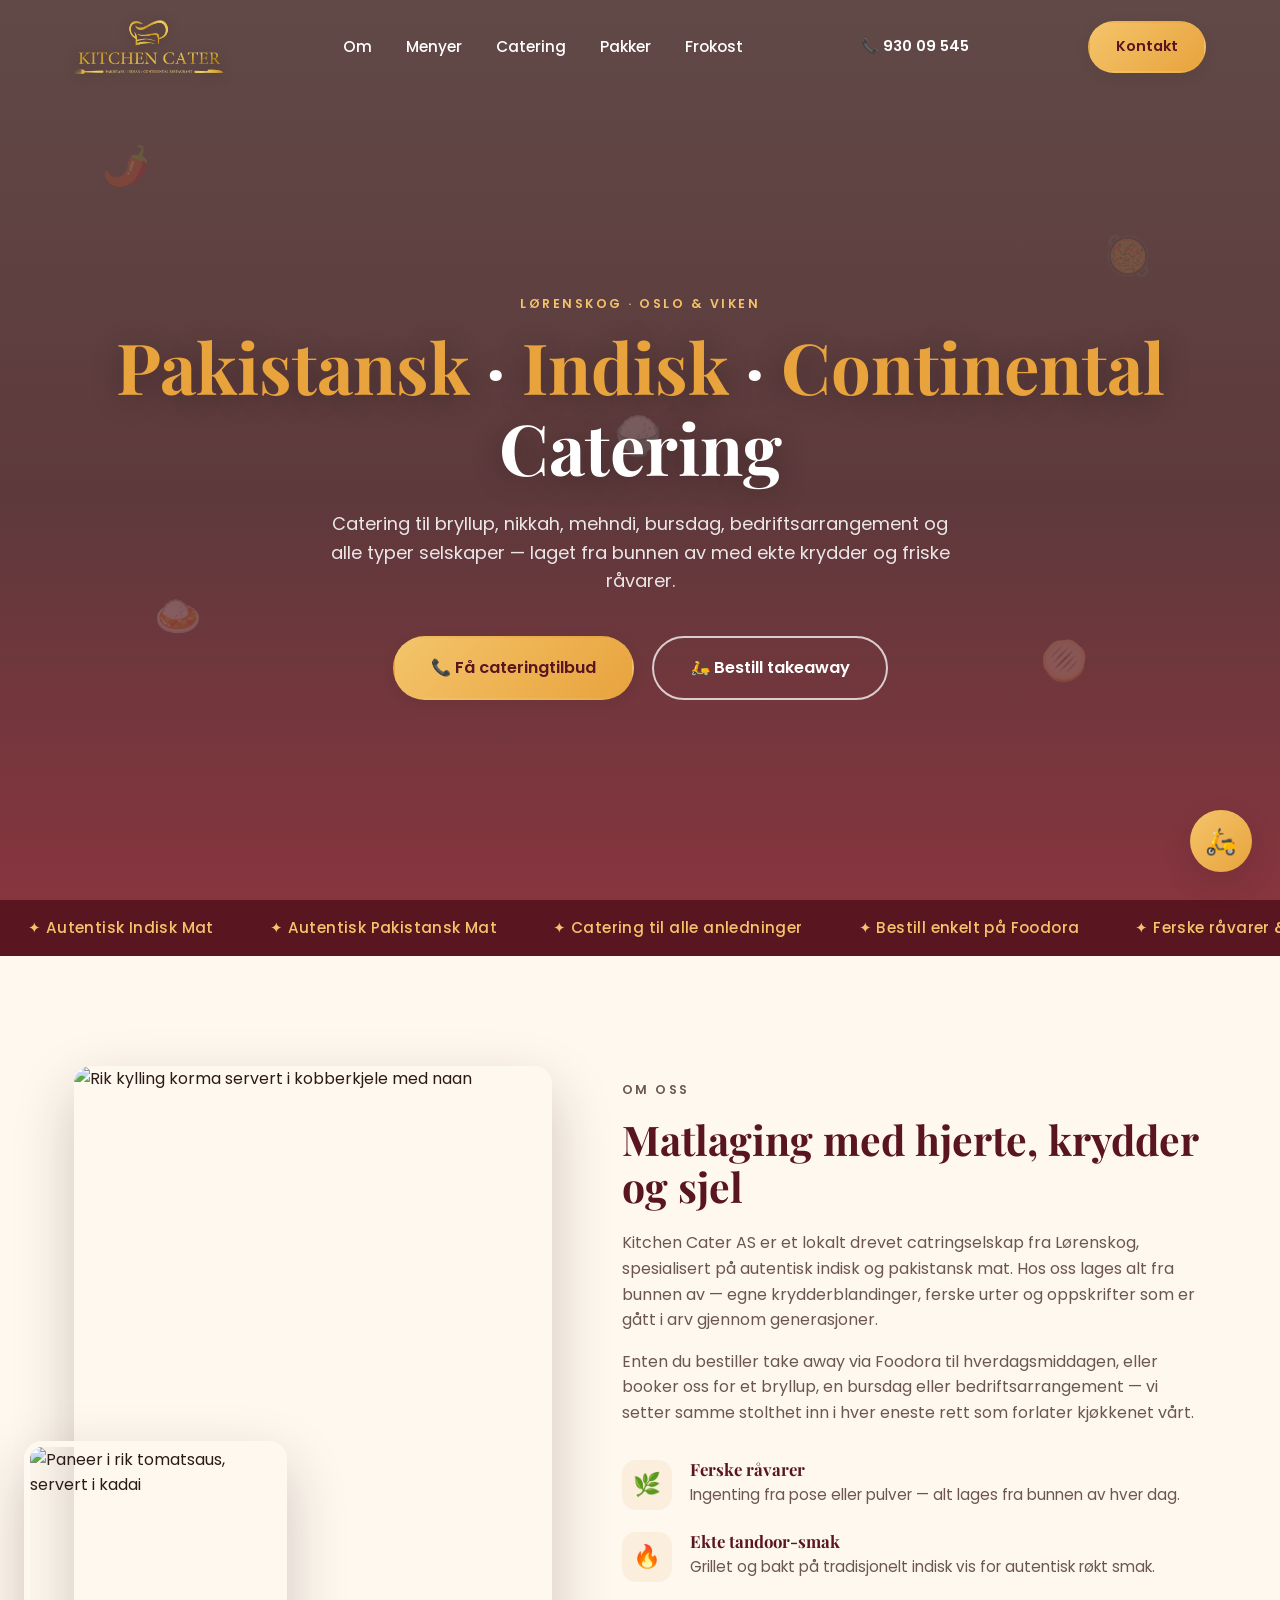
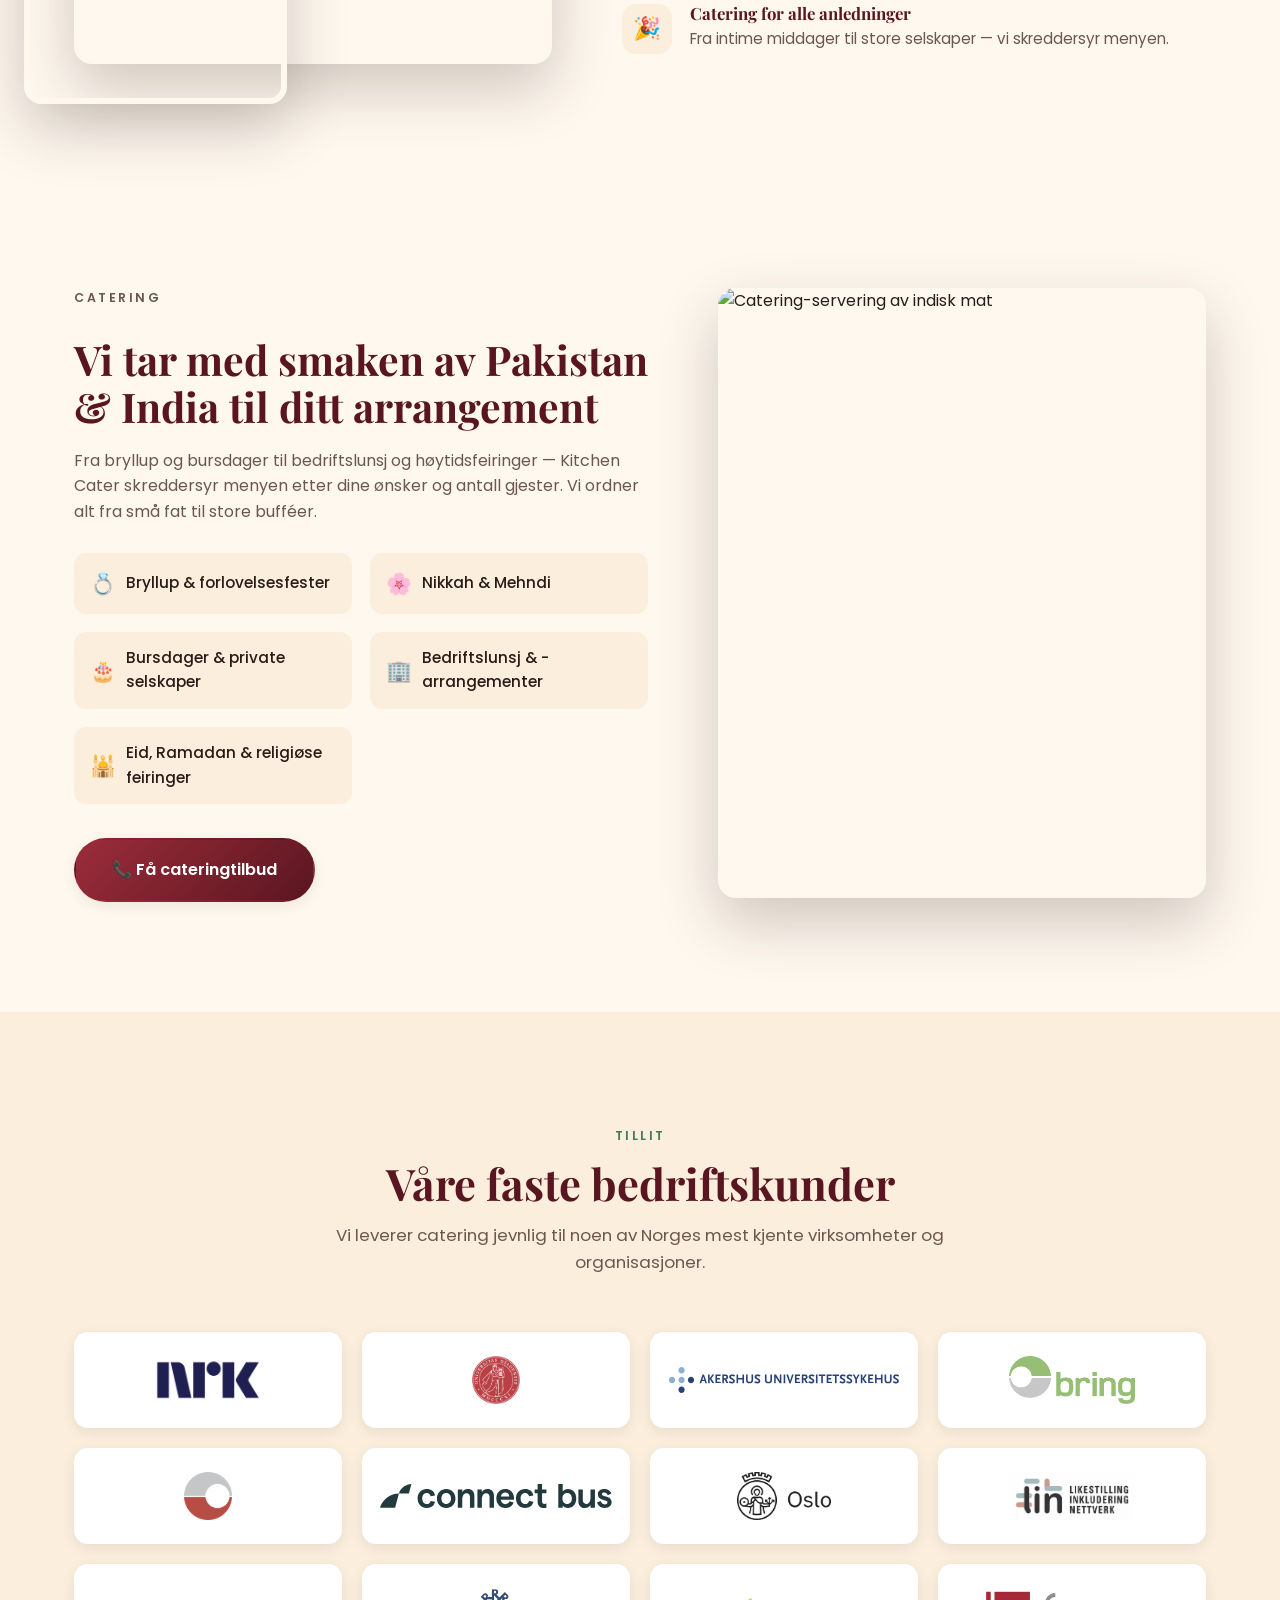
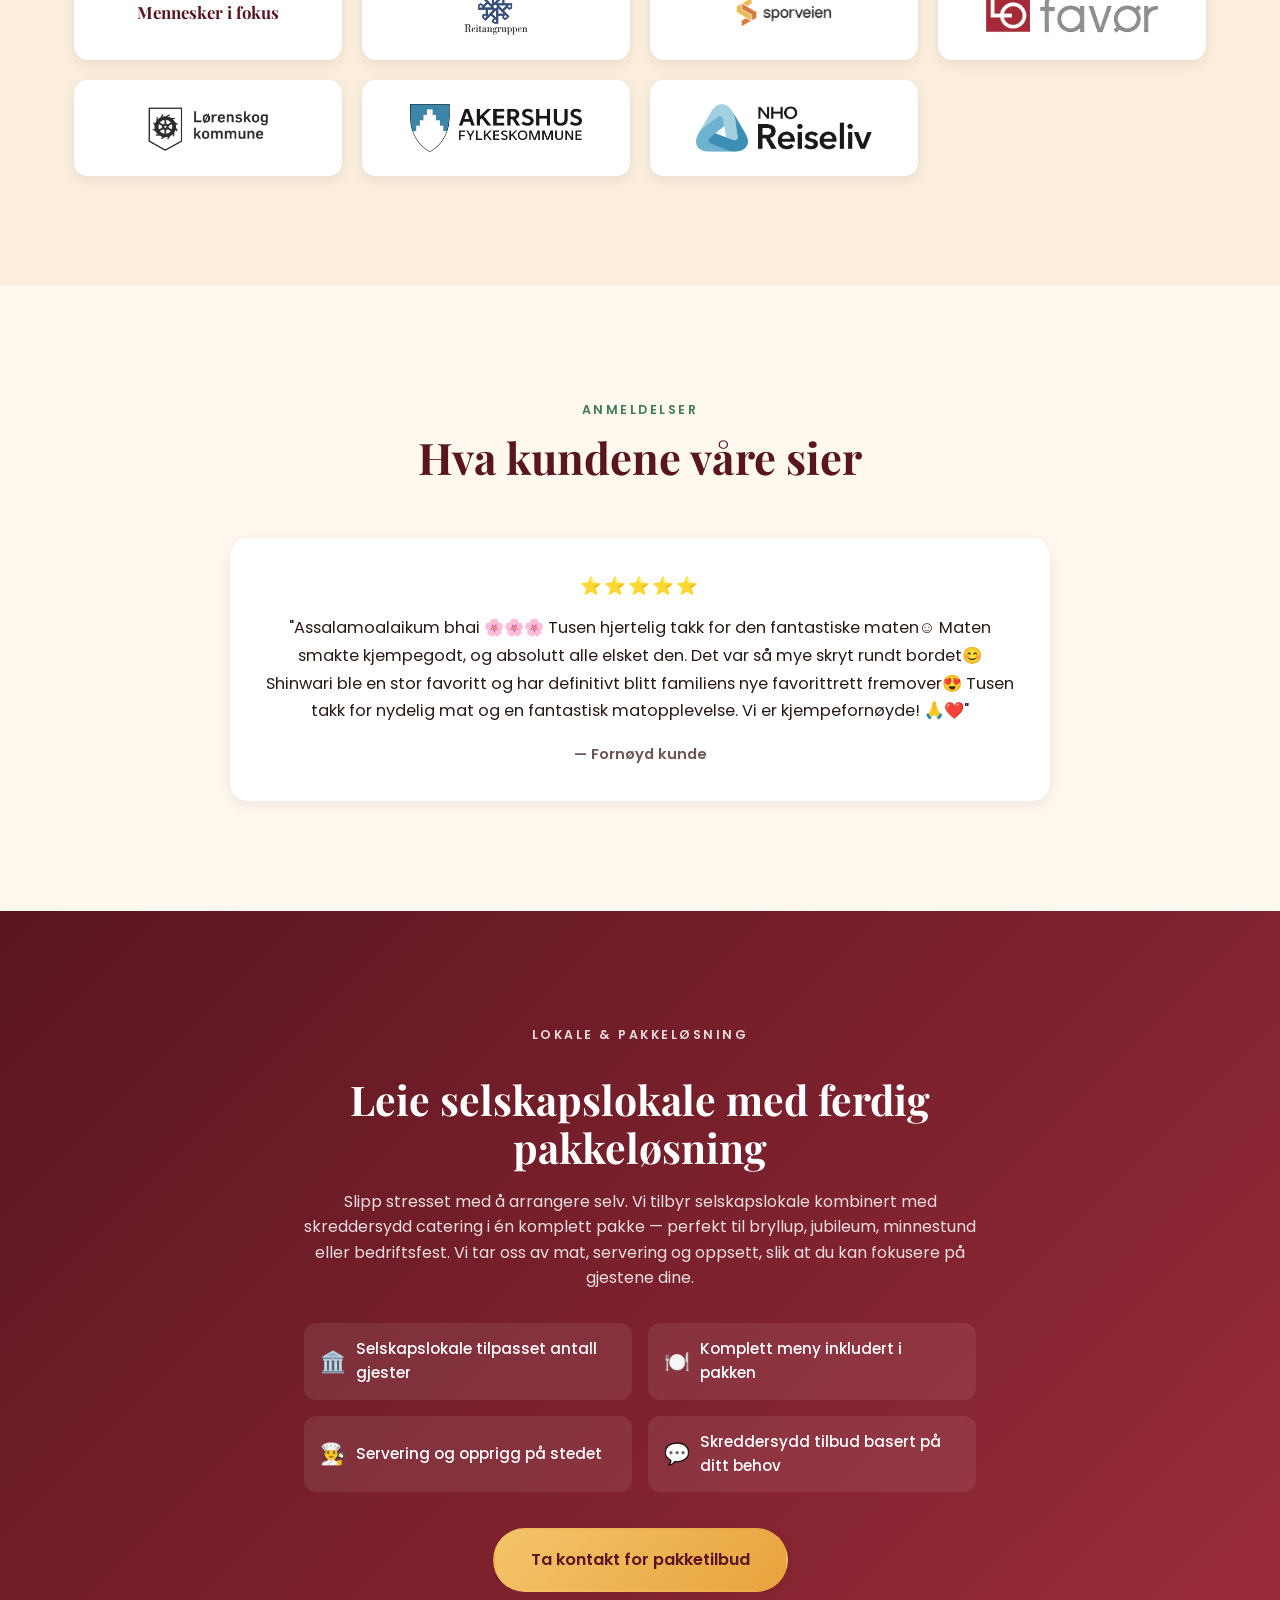
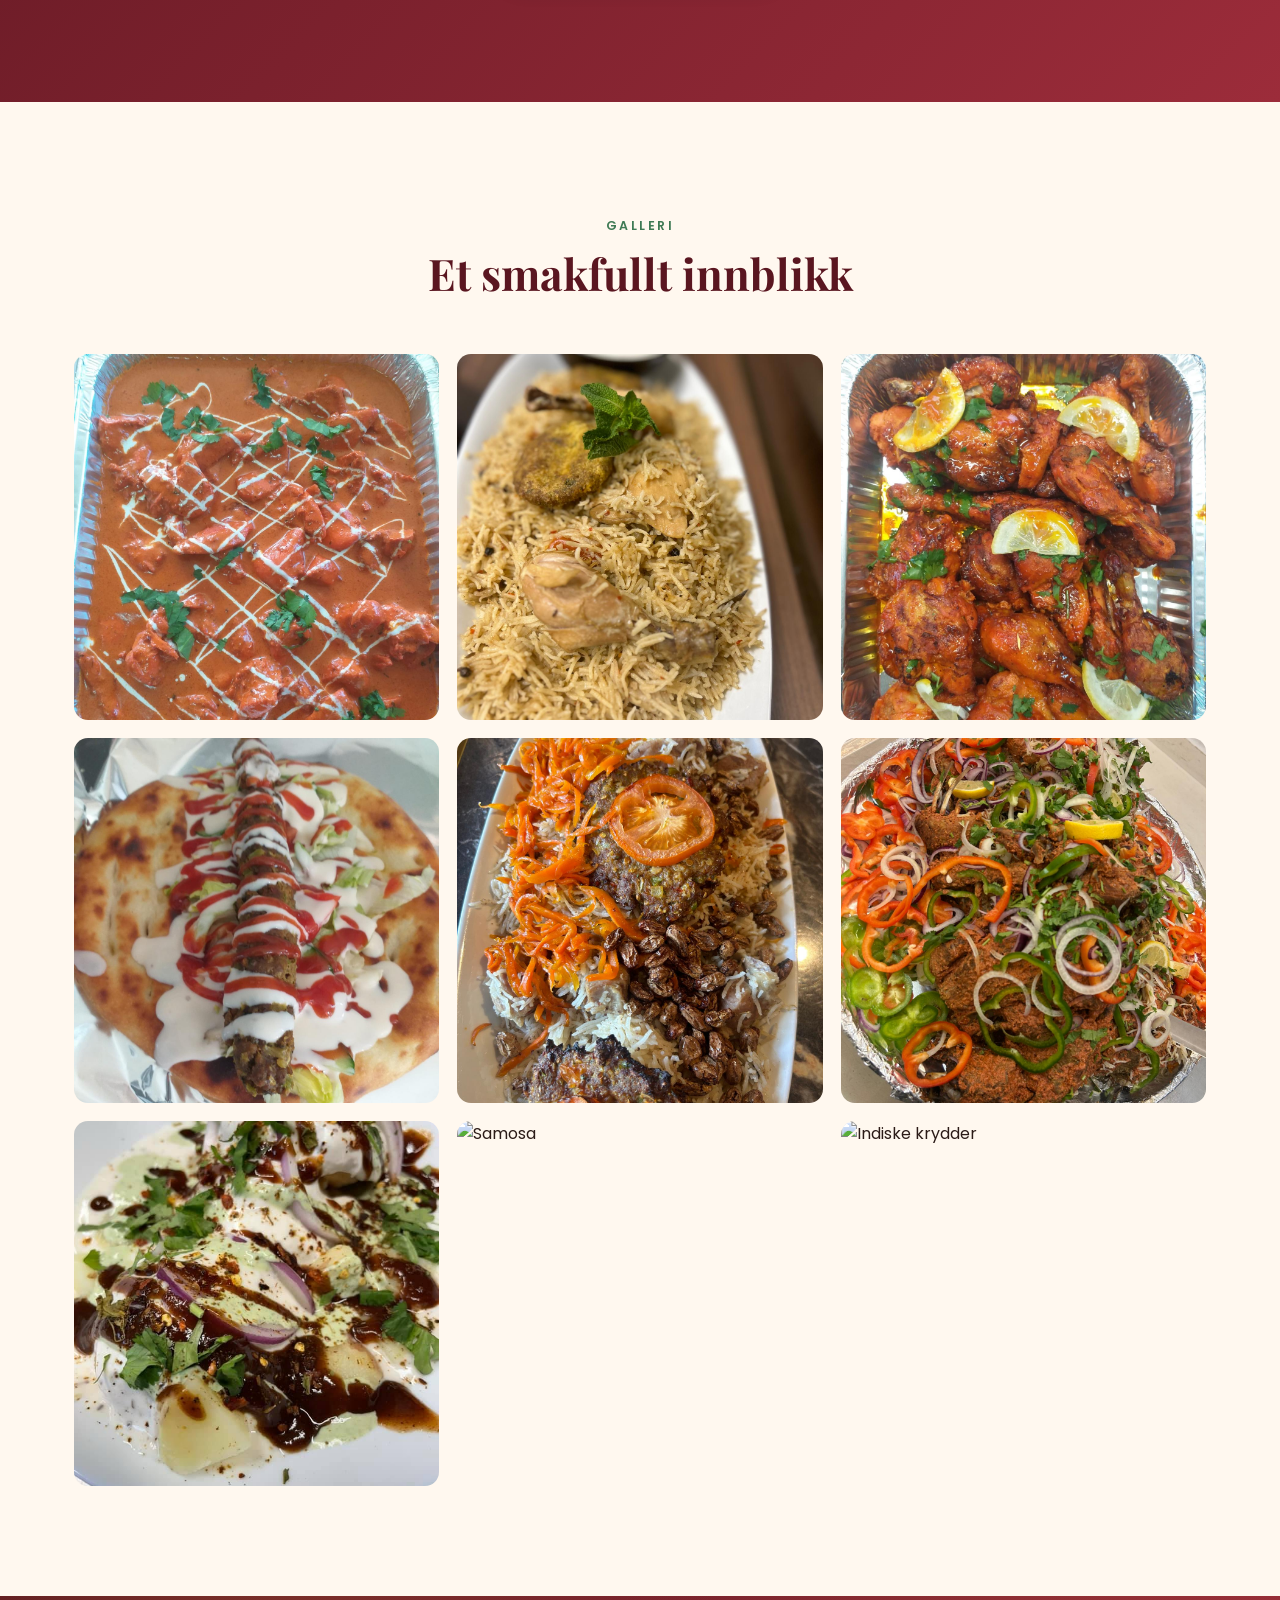
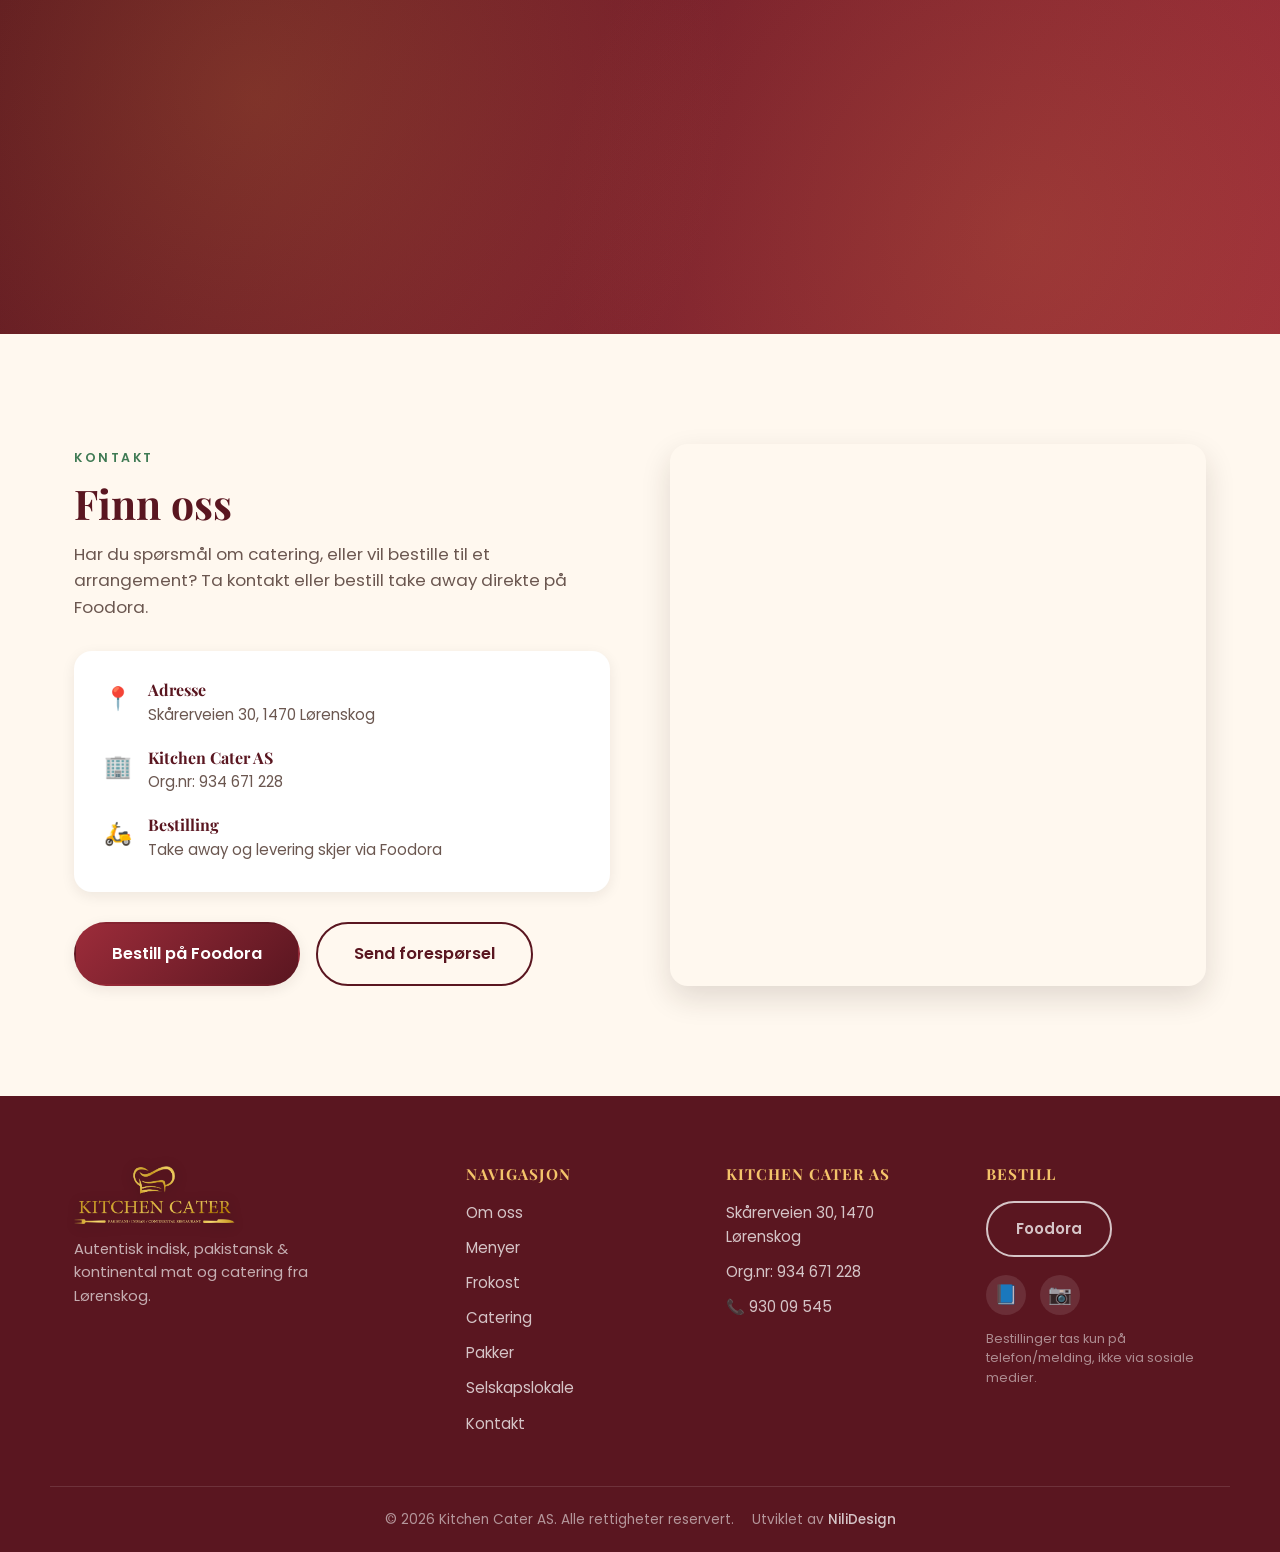
==== commit a6630ac9: "Menyer flyttet til egen side, ekte matbilder, pakker-margin - "Menyer" er nå en egen side (menyer.ht" ====
--- a/index.html
+++ b/index.html
@@ -45,10 +45,10 @@
       <nav id="nav">
         <ul>
           <li><a href="#om-oss" class="nav-link">Om</a></li>
-          <li><a href="#meny" class="nav-link">Menyer</a></li>
+          <li><a href="menyer.html" class="nav-link">Menyer</a></li>
           <li><a href="#catering" class="nav-link">Catering</a></li>
           <li><a href="pakker.html" class="nav-link">Pakker</a></li>
-          <li><a href="#frokost" class="nav-link">Frokost</a></li>
+          <li><a href="menyer.html#frokost" class="nav-link">Frokost</a></li>
         </ul>
       </nav>
 
@@ -68,10 +68,10 @@
   <div id="mobile-nav">
     <ul>
       <li><a href="#om-oss" class="nav-link">Om</a></li>
-      <li><a href="#meny" class="nav-link">Menyer</a></li>
+      <li><a href="menyer.html" class="nav-link">Menyer</a></li>
       <li><a href="#catering" class="nav-link">Catering</a></li>
       <li><a href="pakker.html" class="nav-link">Pakker</a></li>
-      <li><a href="#frokost" class="nav-link">Frokost</a></li>
+      <li><a href="menyer.html#frokost" class="nav-link">Frokost</a></li>
     </ul>
     <a href="tel:+4793009545" class="header-phone header-phone-mobile">📞 Ring 930 09 545</a>
     <a href="https://www.foodora.no/restaurant/n6ps/indian-pakistani-by-kitchen-cater-mp-n6ps?srsltid=AU7gw4VC6UArlMkAn5jXv-a6zB0S--ksjvSzmjbhrYegsVRD4dbBBPpo"
@@ -166,211 +166,6 @@
   </section>
 
   <!-- ===== MENY ===== -->
-  <section id="meny" class="section meny">
-    <div class="container">
-      <div class="section-head reveal">
-        <p class="eyebrow">Menyer</p>
-        <h2>Alle våre menyer</h2>
-        <p class="section-desc">Fra tradisjonell pakistansk og indisk mat til Hakka Chinese og helgefrokost — her er
-          et utvalg fra menyene våre.</p>
-      </div>
-
-      <h3 class="menu-subheading">Populære retter</h3>
-      <div class="menu-filters reveal">
-        <button class="filter-btn active" data-filter="all">Alle</button>
-        <button class="filter-btn" data-filter="kylling">Kylling</button>
-        <button class="filter-btn" data-filter="vegetar">Vegetar</button>
-        <button class="filter-btn" data-filter="tilbehor">Tilbehør</button>
-        <a href="https://www.foodora.no/restaurant/q4kj/swaad-by-kitchen-cater" target="_blank" rel="noopener"
-          class="filter-btn filter-link">🥐 Frokost</a>
-      </div>
-
-      <div class="menu-grid" id="menu-grid">
-
-        <article class="menu-card reveal" data-cat="kylling">
-          <div class="menu-card-img">
-            <img src="https://commons.wikimedia.org/wiki/Special:FilePath/Chicken%20makhani.jpg?width=700"
-              alt="Butter Chicken" loading="lazy">
-            <span class="menu-tag">Bestselger</span>
-          </div>
-          <div class="menu-card-body">
-            <div class="menu-card-title">
-              <h3>Butter Chicken</h3>
-            </div>
-            <p>Kremet mild currysaus med kylling.</p>
-            <a href="https://www.foodora.no/restaurant/n6ps/indian-pakistani-by-kitchen-cater-mp-n6ps?srsltid=AU7gw4VC6UArlMkAn5jXv-a6zB0S--ksjvSzmjbhrYegsVRD4dbBBPpo"
-              target="_blank" rel="noopener" class="menu-order">Bestill →</a>
-          </div>
-        </article>
-
-        <article class="menu-card reveal" data-cat="kylling">
-          <div class="menu-card-img">
-            <img
-              src="https://commons.wikimedia.org/wiki/Special:FilePath/Chicken%20Tikka%20Masala%20-%20Mohammed%20-%20Spice%20Of%20Life.jpg?width=700"
-              alt="Chicken Tikka Masala" loading="lazy">
-          </div>
-          <div class="menu-card-body">
-            <div class="menu-card-title">
-              <h3>Chicken Tikka Masala</h3>
-            </div>
-            <p>Kremet og krydret currysaus med kylling.</p>
-            <a href="https://www.foodora.no/restaurant/n6ps/indian-pakistani-by-kitchen-cater-mp-n6ps?srsltid=AU7gw4VC6UArlMkAn5jXv-a6zB0S--ksjvSzmjbhrYegsVRD4dbBBPpo"
-              target="_blank" rel="noopener" class="menu-order">Bestill →</a>
-          </div>
-        </article>
-
-        <article class="menu-card reveal" data-cat="kylling">
-          <div class="menu-card-img">
-            <img src="https://commons.wikimedia.org/wiki/Special:FilePath/Kadai%20Murgh.jpg?width=700"
-              alt="Chicken Karahi" loading="lazy">
-            <span class="menu-tag">Sterk</span>
-          </div>
-          <div class="menu-card-body">
-            <div class="menu-card-title">
-              <h3>Chicken Karahi</h3>
-            </div>
-            <p>Tradisjonell kylling wok med tomatmasala.</p>
-            <a href="https://www.foodora.no/restaurant/n6ps/indian-pakistani-by-kitchen-cater-mp-n6ps?srsltid=AU7gw4VC6UArlMkAn5jXv-a6zB0S--ksjvSzmjbhrYegsVRD4dbBBPpo"
-              target="_blank" rel="noopener" class="menu-order">Bestill →</a>
-          </div>
-        </article>
-
-        <article class="menu-card reveal" data-cat="vegetar">
-          <div class="menu-card-img">
-            <img
-              src="https://commons.wikimedia.org/wiki/Special:FilePath/Palak%20Paneer%20(Cottage%20cheese%20in%20spinach%20gravy).jpg?width=700"
-              alt="Palak Paneer" loading="lazy">
-            <span class="menu-tag veg">Vegetar</span>
-          </div>
-          <div class="menu-card-body">
-            <div class="menu-card-title">
-              <h3>Palak Paneer</h3>
-            </div>
-            <p>Spinatcurry med myk paneer-ost.</p>
-            <a href="https://www.foodora.no/restaurant/n6ps/indian-pakistani-by-kitchen-cater-mp-n6ps?srsltid=AU7gw4VC6UArlMkAn5jXv-a6zB0S--ksjvSzmjbhrYegsVRD4dbBBPpo"
-              target="_blank" rel="noopener" class="menu-order">Bestill →</a>
-          </div>
-        </article>
-
-        <article class="menu-card reveal" data-cat="tilbehor vegetar">
-          <div class="menu-card-img">
-            <img src="https://commons.wikimedia.org/wiki/Special:FilePath/Samosa%20with%20sweet%20chutney.jpg?width=700"
-              alt="Veggie Samosa" loading="lazy">
-            <span class="menu-tag veg">Vegetar</span>
-          </div>
-          <div class="menu-card-body">
-            <div class="menu-card-title">
-              <h3>Veggie Samosa</h3>
-            </div>
-            <p>Sprø, gyllenstekt lomme fylt med potetmasala.</p>
-            <a href="https://www.foodora.no/restaurant/n6ps/indian-pakistani-by-kitchen-cater-mp-n6ps?srsltid=AU7gw4VC6UArlMkAn5jXv-a6zB0S--ksjvSzmjbhrYegsVRD4dbBBPpo"
-              target="_blank" rel="noopener" class="menu-order">Bestill →</a>
-          </div>
-        </article>
-
-        <article class="menu-card reveal" data-cat="tilbehor vegetar">
-          <div class="menu-card-img">
-            <img
-              src="https://commons.wikimedia.org/wiki/Special:FilePath/Butter%20Naan%20Flatbread%20from%20North%20India.jpg?width=700"
-              alt="Garlic Naan" loading="lazy">
-            <span class="menu-tag veg">Vegetar</span>
-          </div>
-          <div class="menu-card-body">
-            <div class="menu-card-title">
-              <h3>Garlic Naan</h3>
-            </div>
-            <p>Mykt naanbrød bakt i tandoor, med hvitløk.</p>
-            <a href="https://www.foodora.no/restaurant/n6ps/indian-pakistani-by-kitchen-cater-mp-n6ps?srsltid=AU7gw4VC6UArlMkAn5jXv-a6zB0S--ksjvSzmjbhrYegsVRD4dbBBPpo"
-              target="_blank" rel="noopener" class="menu-order">Bestill →</a>
-          </div>
-        </article>
-
-      </div>
-
-      <div class="meny-cta reveal">
-        <button type="button" class="btn btn-primary btn-lg open-pdf-menu" data-pdf="assets/meny.pdf">📄 Se hele menyen
-          (PDF)</button>
-        <a href="kontakt.html" class="btn btn-outline btn-lg">Bestill</a>
-      </div>
-
-      <h3 class="menu-subheading menu-subheading-chinese">🥢 Hakka Chinese</h3>
-      <p class="menu-sub-desc reveal">Bold smaker, autentisk Hakka-stil — også tilgjengelig via Foodora eller på
-        forespørsel til arrangementet ditt.</p>
-      <div class="menu-grid menu-grid-chinese">
-
-        <article class="menu-card reveal">
-          <div class="menu-card-img">
-            <img src="https://commons.wikimedia.org/wiki/Special:FilePath/Chicken%20manchurian%20juicy.JPG?width=700"
-              alt="Chicken Manchurian" loading="lazy">
-          </div>
-          <div class="menu-card-body">
-            <div class="menu-card-title">
-              <h3>Chicken Manchurian</h3>
-            </div>
-            <p>Sprø kylling i en rik, smakfull Manchurian-saus.</p>
-          </div>
-        </article>
-
-        <article class="menu-card reveal">
-          <div class="menu-card-img">
-            <img src="https://commons.wikimedia.org/wiki/Special:FilePath/Chinese%20Chilli%20chicken.jpg?width=700"
-              alt="Chicken Chili" loading="lazy">
-            <span class="menu-tag">Sterk</span>
-          </div>
-          <div class="menu-card-body">
-            <div class="menu-card-title">
-              <h3>Chicken Chili</h3>
-            </div>
-            <p>Krydret og smakfull — fås tørr eller med saus.</p>
-          </div>
-        </article>
-
-        <article class="menu-card reveal">
-          <div class="menu-card-img">
-            <img src="https://commons.wikimedia.org/wiki/Special:FilePath/Kaju%20chicken%20Masala.jpg?width=700"
-              alt="Chicken Cashewnøtter" loading="lazy">
-          </div>
-          <div class="menu-card-body">
-            <div class="menu-card-title">
-              <h3>Chicken Cashewnøtter</h3>
-            </div>
-            <p>Mør kylling med sprø cashewnøtter og friske grønnsaker.</p>
-          </div>
-        </article>
-
-        <article class="menu-card reveal">
-          <div class="menu-card-img">
-            <img src="https://commons.wikimedia.org/wiki/Special:FilePath/Chinese%20Chicken%20Chow%20Mein.JPG?width=700"
-              alt="Chicken Chow Mein" loading="lazy">
-          </div>
-          <div class="menu-card-body">
-            <div class="menu-card-title">
-              <h3>Chicken Chow Mein</h3>
-            </div>
-            <p>Wok-stekte nudler med kylling og friske grønnsaker.</p>
-          </div>
-        </article>
-
-      </div>
-
-      <div id="frokost" class="frokost-banner reveal">
-        <div class="frokost-banner-text">
-          <span class="frokost-icon">🥐</span>
-          <div>
-            <h3>Desi Nashta — helgefrokost hos Swaad by Kitchen Cater</h3>
-            <p>Hver lørdag og søndag kl. 10.30–14.00 serverer vi tradisjonell lahori frokost, gjennom vårt
-              søsterkonsept Swaad by Kitchen Cater:</p>
-            <p class="frokost-items">Halwa Puri Thaali &middot; Bong Nihari &middot; Chicken Haleem &middot; Paye
-              (lam) &middot; Keema Naan &middot; Aloo Naan &middot; Mango Lassi &middot; Namkeen Lassi &middot; Karak
-              Chai</p>
-          </div>
-        </div>
-        <a href="https://www.foodora.no/restaurant/q4kj/swaad-by-kitchen-cater" target="_blank" rel="noopener"
-          class="btn btn-gold">Bestill frokost på Foodora</a>
-      </div>
-    </div>
-  </section>
-
   <!-- ===== CATERING ===== -->
   <section id="catering" class="section catering">
     <div class="container catering-grid">
@@ -475,26 +270,26 @@
       </div>
 
       <div class="gallery-grid">
-        <div class="gallery-item reveal"
-          data-full="https://commons.wikimedia.org/wiki/Special:FilePath/Murgh%20Makhani%20(Butter%20Chicken)%202%20(8925280003).jpg?width=1400">
-          <img
-            src="https://commons.wikimedia.org/wiki/Special:FilePath/Murgh%20Makhani%20(Butter%20Chicken)%202%20(8925280003).jpg?width=600"
-            alt="Butter Chicken" loading="lazy">
-        </div>
-        <div class="gallery-item reveal"
-          data-full="https://commons.wikimedia.org/wiki/Special:FilePath/Dum%20Chicken%20Biryani%2001.jpg?width=1400">
-          <img src="https://commons.wikimedia.org/wiki/Special:FilePath/Dum%20Chicken%20Biryani%2001.jpg?width=600"
-            alt="Biryani" loading="lazy">
-        </div>
-        <div class="gallery-item reveal"
-          data-full="https://commons.wikimedia.org/wiki/Special:FilePath/Tandoori%20Chicken%20Homemade.JPG?width=1400">
-          <img src="https://commons.wikimedia.org/wiki/Special:FilePath/Tandoori%20Chicken%20Homemade.JPG?width=600"
-            alt="Tandoori Chicken" loading="lazy">
-        </div>
-        <div class="gallery-item reveal"
-          data-full="https://commons.wikimedia.org/wiki/Special:FilePath/Naan%20baked%20in%20Tandoor.jpg?width=1400">
-          <img src="https://commons.wikimedia.org/wiki/Special:FilePath/Naan%20baked%20in%20Tandoor.jpg?width=600"
-            alt="Naan i tandoor" loading="lazy">
+        <div class="gallery-item reveal" data-full="assets/retter/butter-chicken.jpg">
+          <img src="assets/retter/butter-chicken.jpg" alt="Butter Chicken" loading="lazy">
+        </div>
+        <div class="gallery-item reveal" data-full="assets/retter/chicken-biryani.jpg">
+          <img src="assets/retter/chicken-biryani.jpg" alt="Chicken Biryani" loading="lazy">
+        </div>
+        <div class="gallery-item reveal" data-full="assets/retter/tandoori-chicken.jpg">
+          <img src="assets/retter/tandoori-chicken.jpg" alt="Tandoori Chicken" loading="lazy">
+        </div>
+        <div class="gallery-item reveal" data-full="assets/retter/seekh-naan.jpg">
+          <img src="assets/retter/seekh-naan.jpg" alt="Seekh kebab i naan" loading="lazy">
+        </div>
+        <div class="gallery-item reveal" data-full="assets/retter/kabuli-pulao.jpg">
+          <img src="assets/retter/kabuli-pulao.jpg" alt="Kabuli Pulao" loading="lazy">
+        </div>
+        <div class="gallery-item reveal" data-full="assets/retter/mix-grill.jpg">
+          <img src="assets/retter/mix-grill.jpg" alt="Grillfat" loading="lazy">
+        </div>
+        <div class="gallery-item reveal" data-full="assets/retter/dahi-bhalla.jpg">
+          <img src="assets/retter/dahi-bhalla.jpg" alt="Dahi Bhalla" loading="lazy">
         </div>
         <div class="gallery-item reveal"
           data-full="https://commons.wikimedia.org/wiki/Special:FilePath/Samosa%20with%20sweet%20chutney.jpg?width=1400">
@@ -515,20 +310,6 @@
   <div id="lightbox">
     <button id="lightbox-close" aria-label="Lukk">&times;</button>
     <img id="lightbox-img" src="" alt="">
-  </div>
-
-  <!-- PDF menu modal -->
-  <div id="pdf-modal">
-    <div class="pdf-modal-box">
-      <div class="pdf-modal-head">
-        <span>Vår meny</span>
-        <div class="pdf-modal-actions">
-          <a id="pdf-download" href="assets/meny.pdf" download class="btn btn-outline">Last ned PDF</a>
-          <button id="pdf-modal-close" aria-label="Lukk">&times;</button>
-        </div>
-      </div>
-      <iframe id="pdf-frame" title="Meny PDF" src="" width="100%" height="100%" style="border:0;"></iframe>
-    </div>
   </div>
 
   <!-- ===== CTA STRIPE ===== -->
@@ -604,8 +385,8 @@
         <h4>Navigasjon</h4>
         <ul>
           <li><a href="#om-oss">Om oss</a></li>
-          <li><a href="#meny">Menyer</a></li>
-          <li><a href="#frokost">Frokost</a></li>
+          <li><a href="menyer.html">Menyer</a></li>
+          <li><a href="menyer.html#frokost">Frokost</a></li>
           <li><a href="#catering">Catering</a></li>
           <li><a href="pakker.html">Pakker</a></li>
           <li><a href="#selskapslokale">Selskapslokale</a></li>
--- a/css/style.css
+++ b/css/style.css
@@ -304,7 +304,7 @@
 .feature-item p { color: var(--ink-soft); font-size: 0.95rem; margin: 0; }
 
 /* ---------- Meny ---------- */
-.meny { background: var(--cream-2); }
+.meny { background: var(--cream-2); padding-top: 160px; }
 .menu-filters { display: flex; justify-content: center; gap: 12px; margin-bottom: 46px; flex-wrap: wrap; }
 .filter-btn {
   padding: 10px 22px; border-radius: 100px; border: 2px solid var(--maroon-dark);
@@ -359,6 +359,10 @@
 .frokost-banner-text h3 { font-size: 1.15rem; margin-bottom: 4px; }
 .frokost-banner-text p { color: var(--ink-soft); font-size: 0.92rem; margin: 0; max-width: 480px; }
 .frokost-banner-text p.frokost-items { color: var(--maroon-dark); font-weight: 600; margin-top: 8px; line-height: 1.6; }
+.frokost-banner-photo { justify-content: flex-start; align-items: flex-start; }
+.frokost-photo { width: 160px; height: 160px; border-radius: 14px; object-fit: cover; flex-shrink: 0; }
+.frokost-banner-photo .frokost-banner-text { align-items: flex-start; }
+.frokost-banner-photo .frokost-banner-text .btn { margin-top: 16px; }
 
 /* ---------- Bedriftskunder ---------- */
 .bedriftskunder { background: var(--cream-2); }
@@ -403,13 +407,13 @@
 .selskapslokale-list span { font-size: 1.3rem; }
 
 /* ---------- Pakker (kommer snart) ---------- */
-.pakker-hero { padding-bottom: 40px; }
+.pakker-hero { padding-top: 160px; padding-bottom: 60px; }
 .pakker-inner { max-width: 680px; margin: 0 auto; text-align: center; }
 .pakker-inner h1 { font-size: clamp(2rem, 4vw, 2.8rem); margin-bottom: 22px; }
 .pakker-lead { color: var(--ink-soft); font-size: 1.05rem; margin-bottom: 18px; }
 .pakker-actions { display: flex; gap: 16px; justify-content: center; flex-wrap: wrap; margin-top: 8px; }
 
-.pakker-grid-section { padding-top: 0; background: var(--cream-2); }
+.pakker-grid-section { padding-top: 20px; background: var(--cream-2); }
 .package-grid { display: grid; grid-template-columns: repeat(2, 1fr); gap: 30px; margin-bottom: 44px; }
 .package-card {
   background: var(--white); border-radius: var(--radius); overflow: hidden;
@@ -631,6 +635,8 @@
 @media (max-width: 640px) {
   .section { padding: 76px 0; }
   .logo-tagline { display: none; }
+  .pakker-hero { padding-top: 110px; }
+  .meny { padding-top: 110px; }
   .menu-grid { grid-template-columns: 1fr; }
   .catering-list { grid-template-columns: 1fr; }
   .footer-inner { grid-template-columns: 1fr 1fr; }
@@ -642,6 +648,9 @@
   .logo-grid { grid-template-columns: repeat(2, 1fr); }
   .frokost-banner { flex-direction: column; text-align: center; }
   .frokost-banner-text { flex-direction: column; }
+  .frokost-banner-photo { align-items: center; }
+  .frokost-banner-photo .frokost-banner-text { align-items: center; }
+  .frokost-photo { width: 100%; max-width: 280px; height: 200px; }
   .form-row { grid-template-columns: 1fr; gap: 0; }
   .contact-form { padding: 28px 22px; }
   .pdf-modal-box { height: 80vh; }
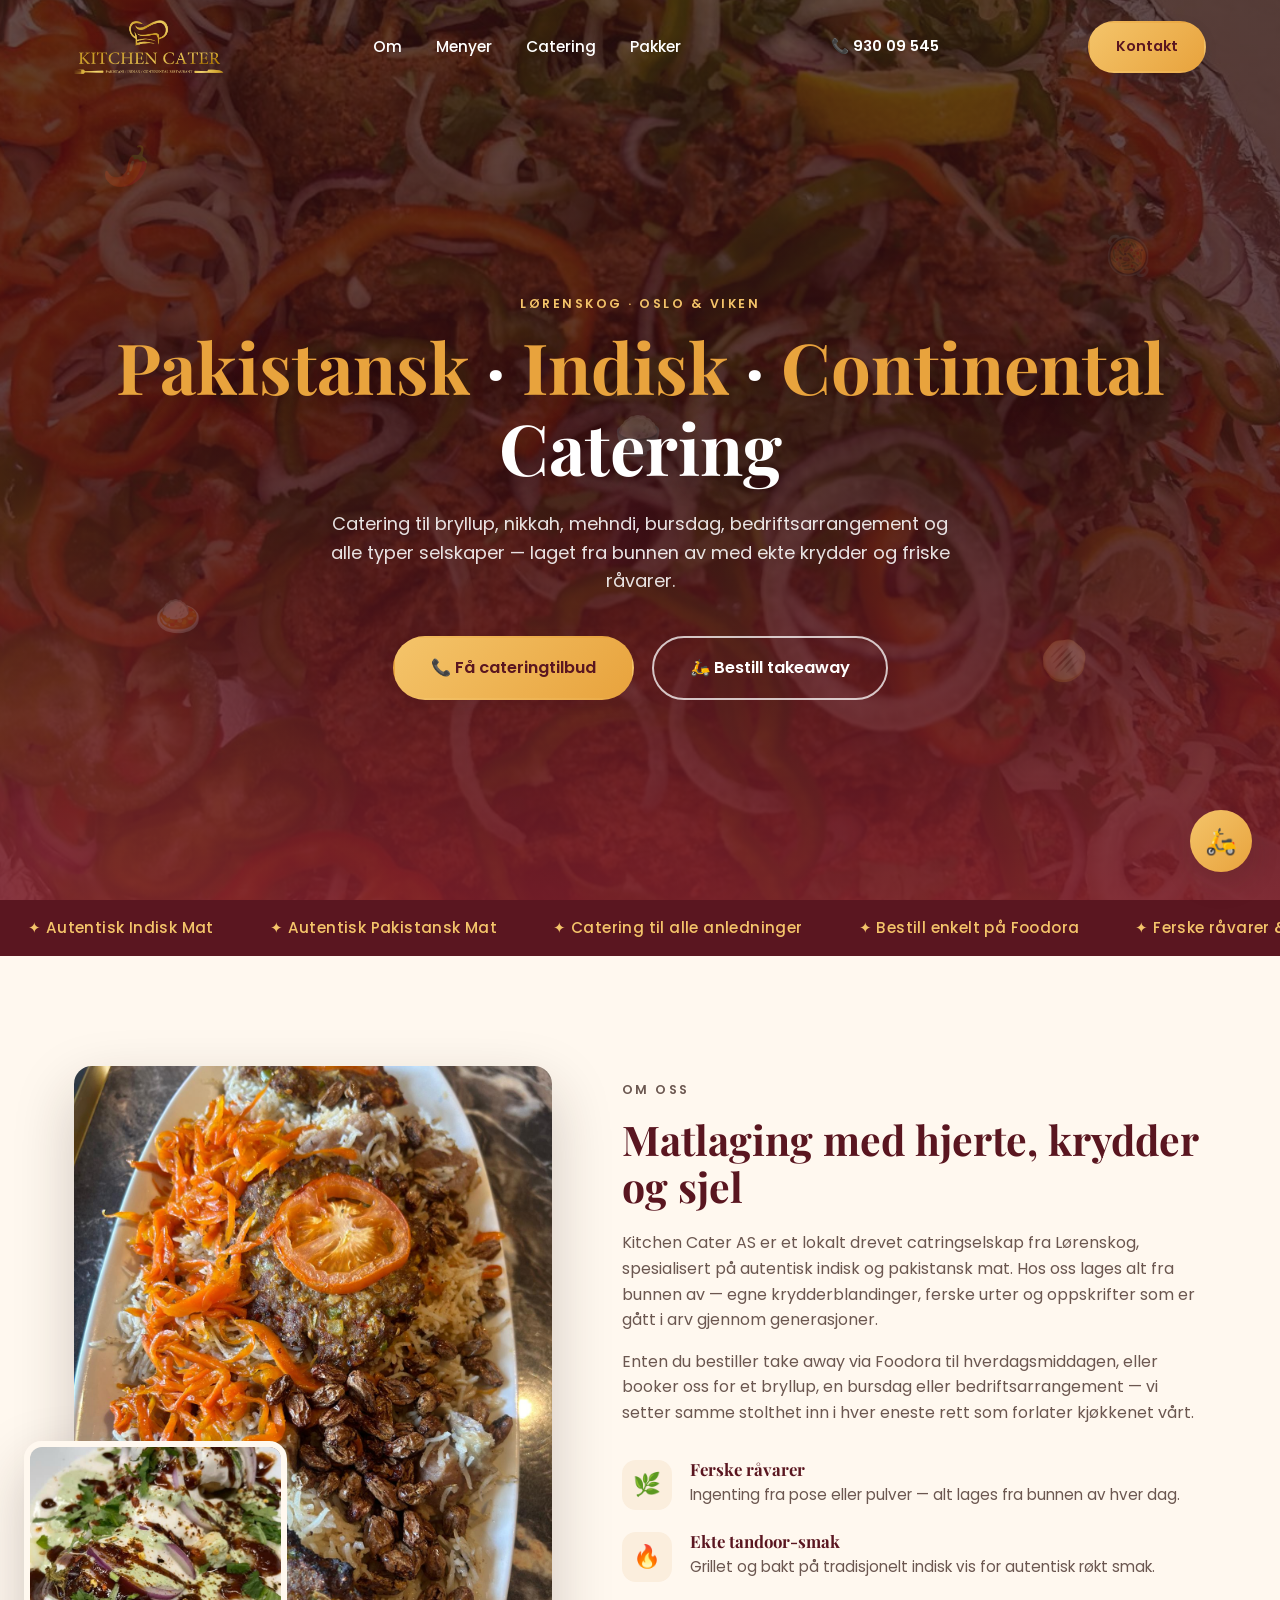
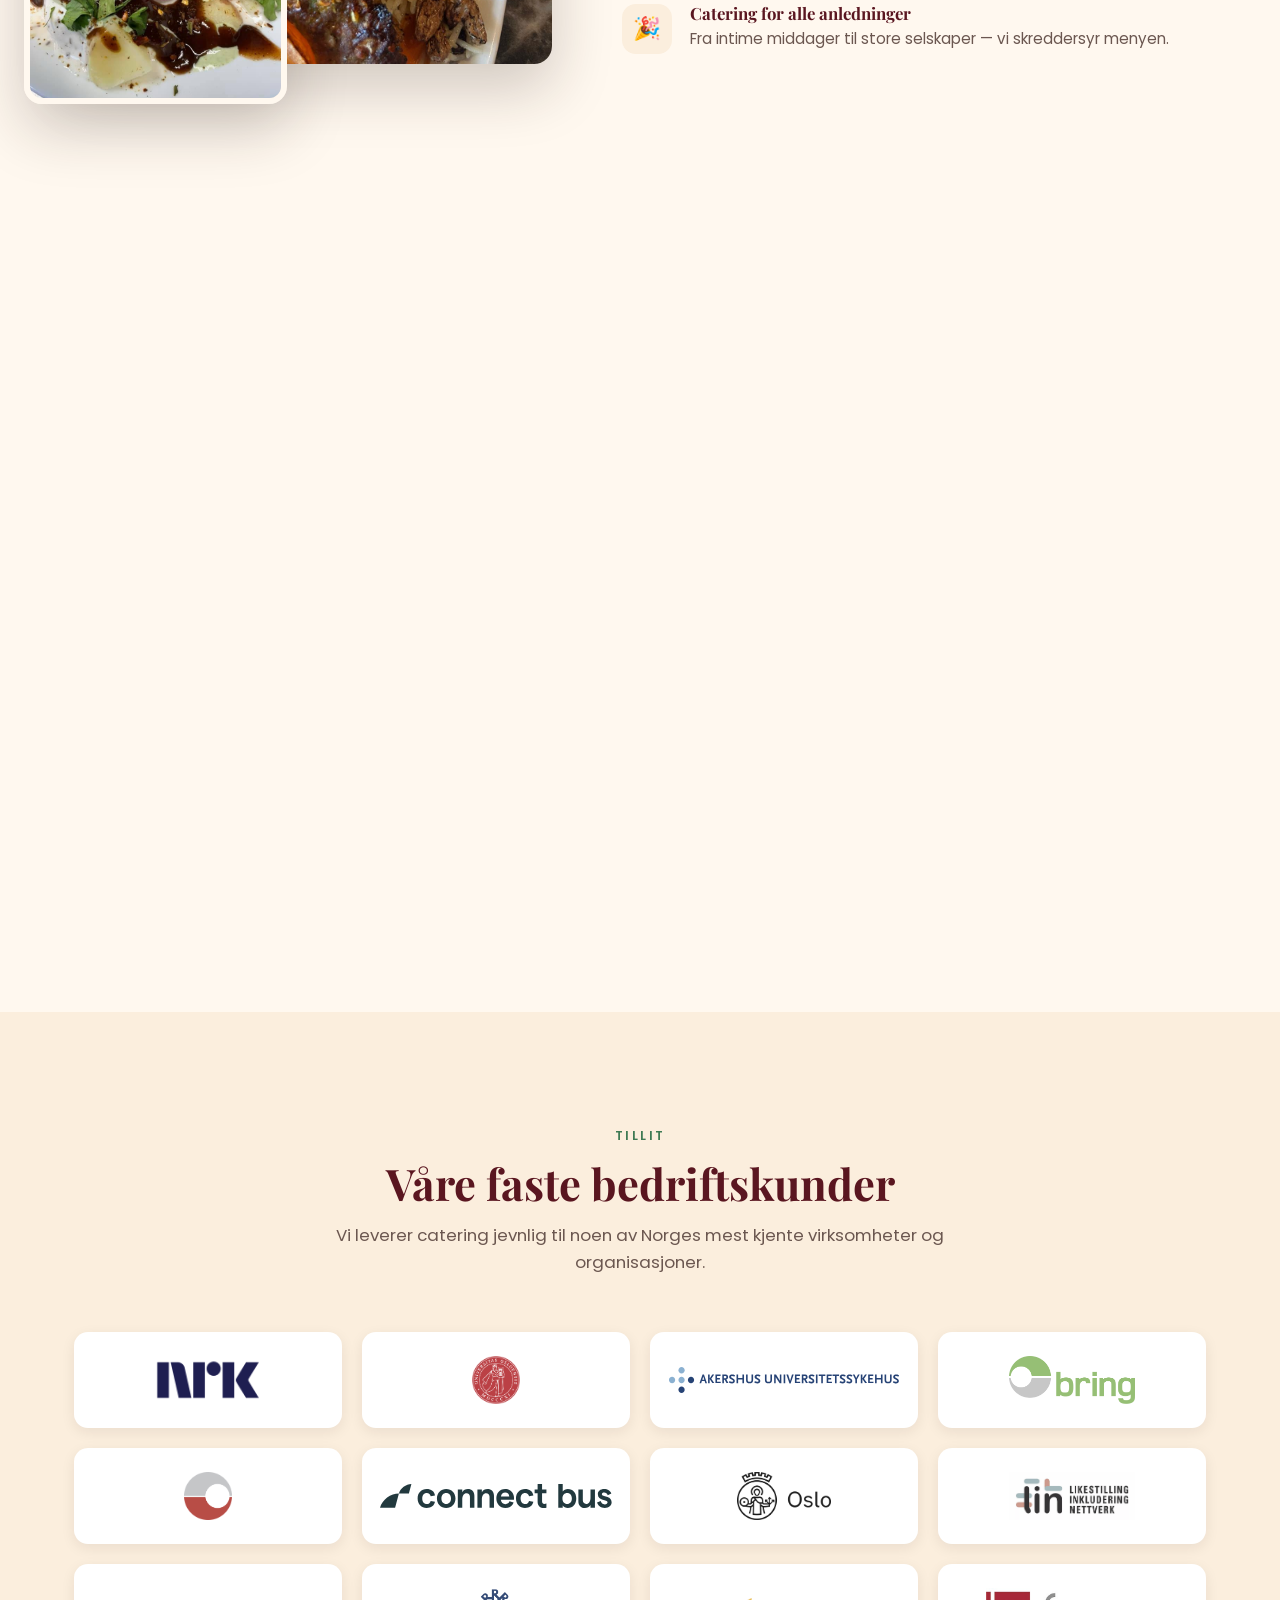
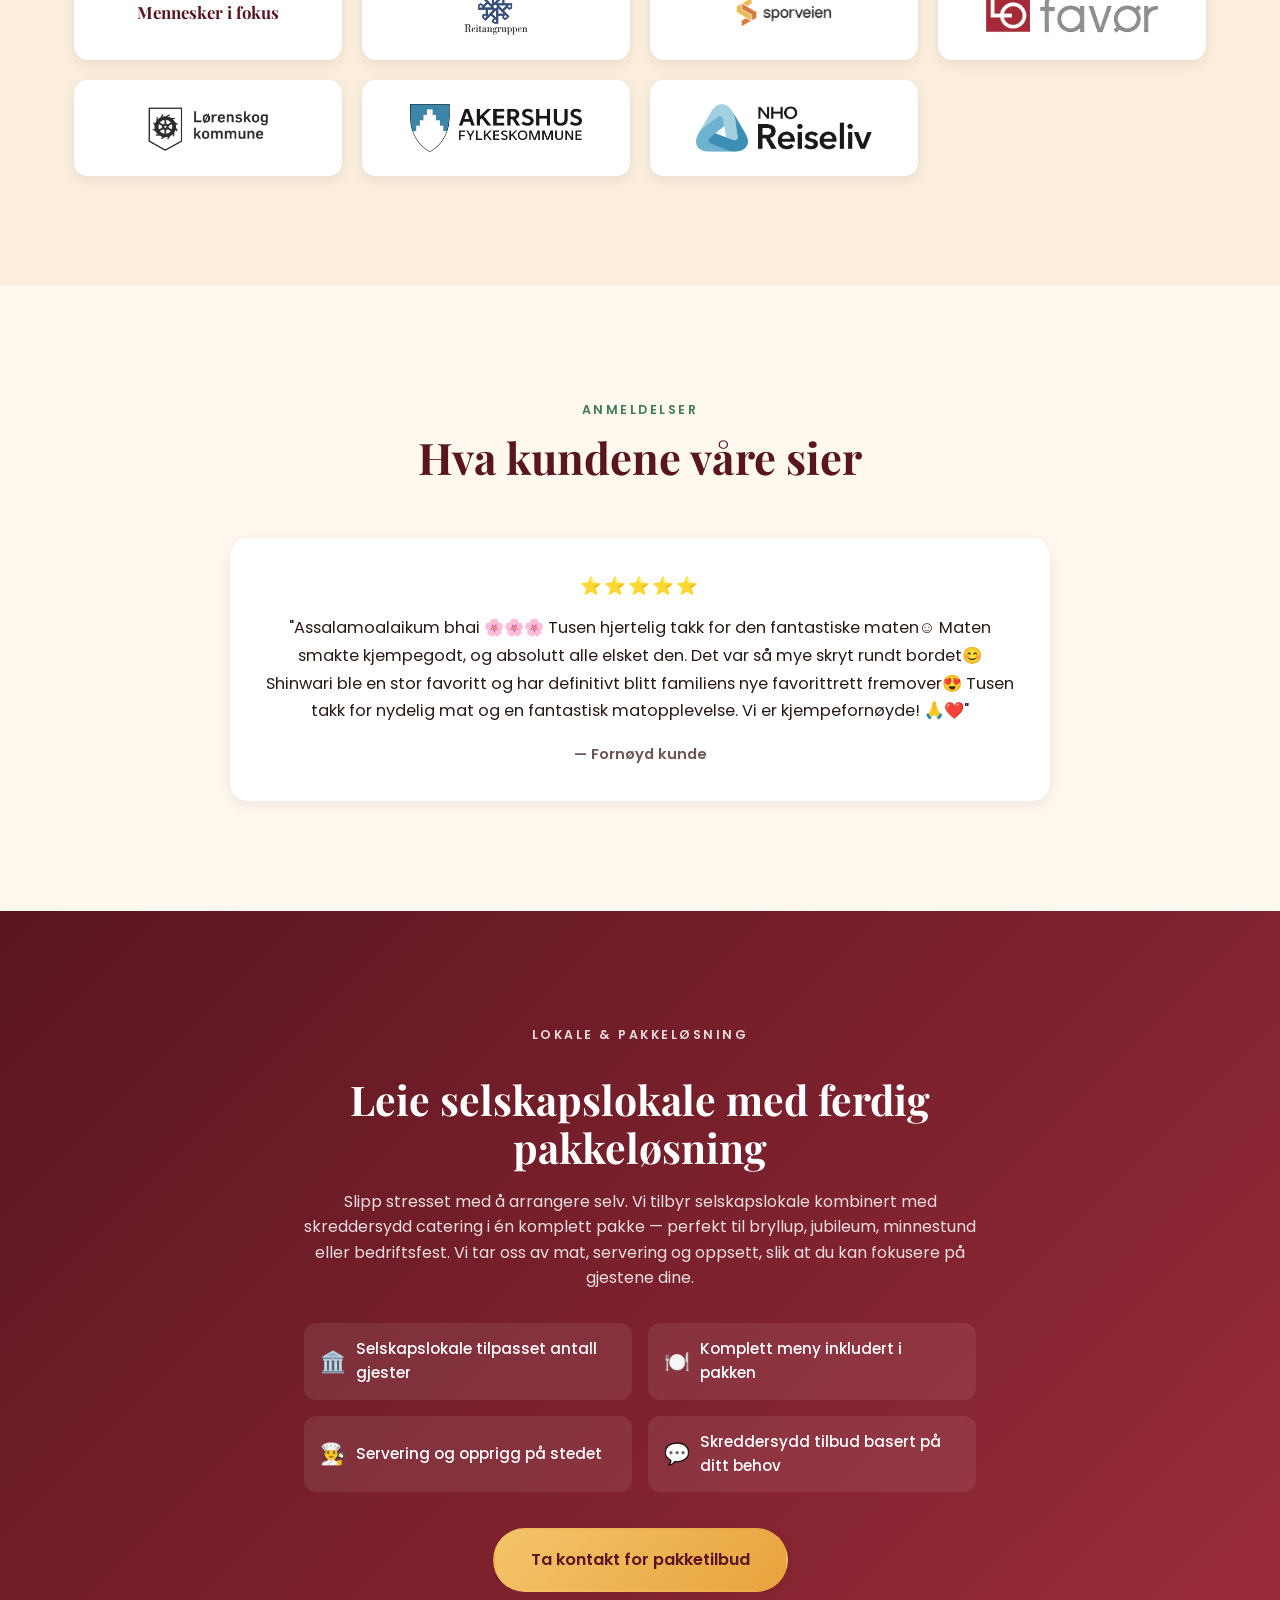
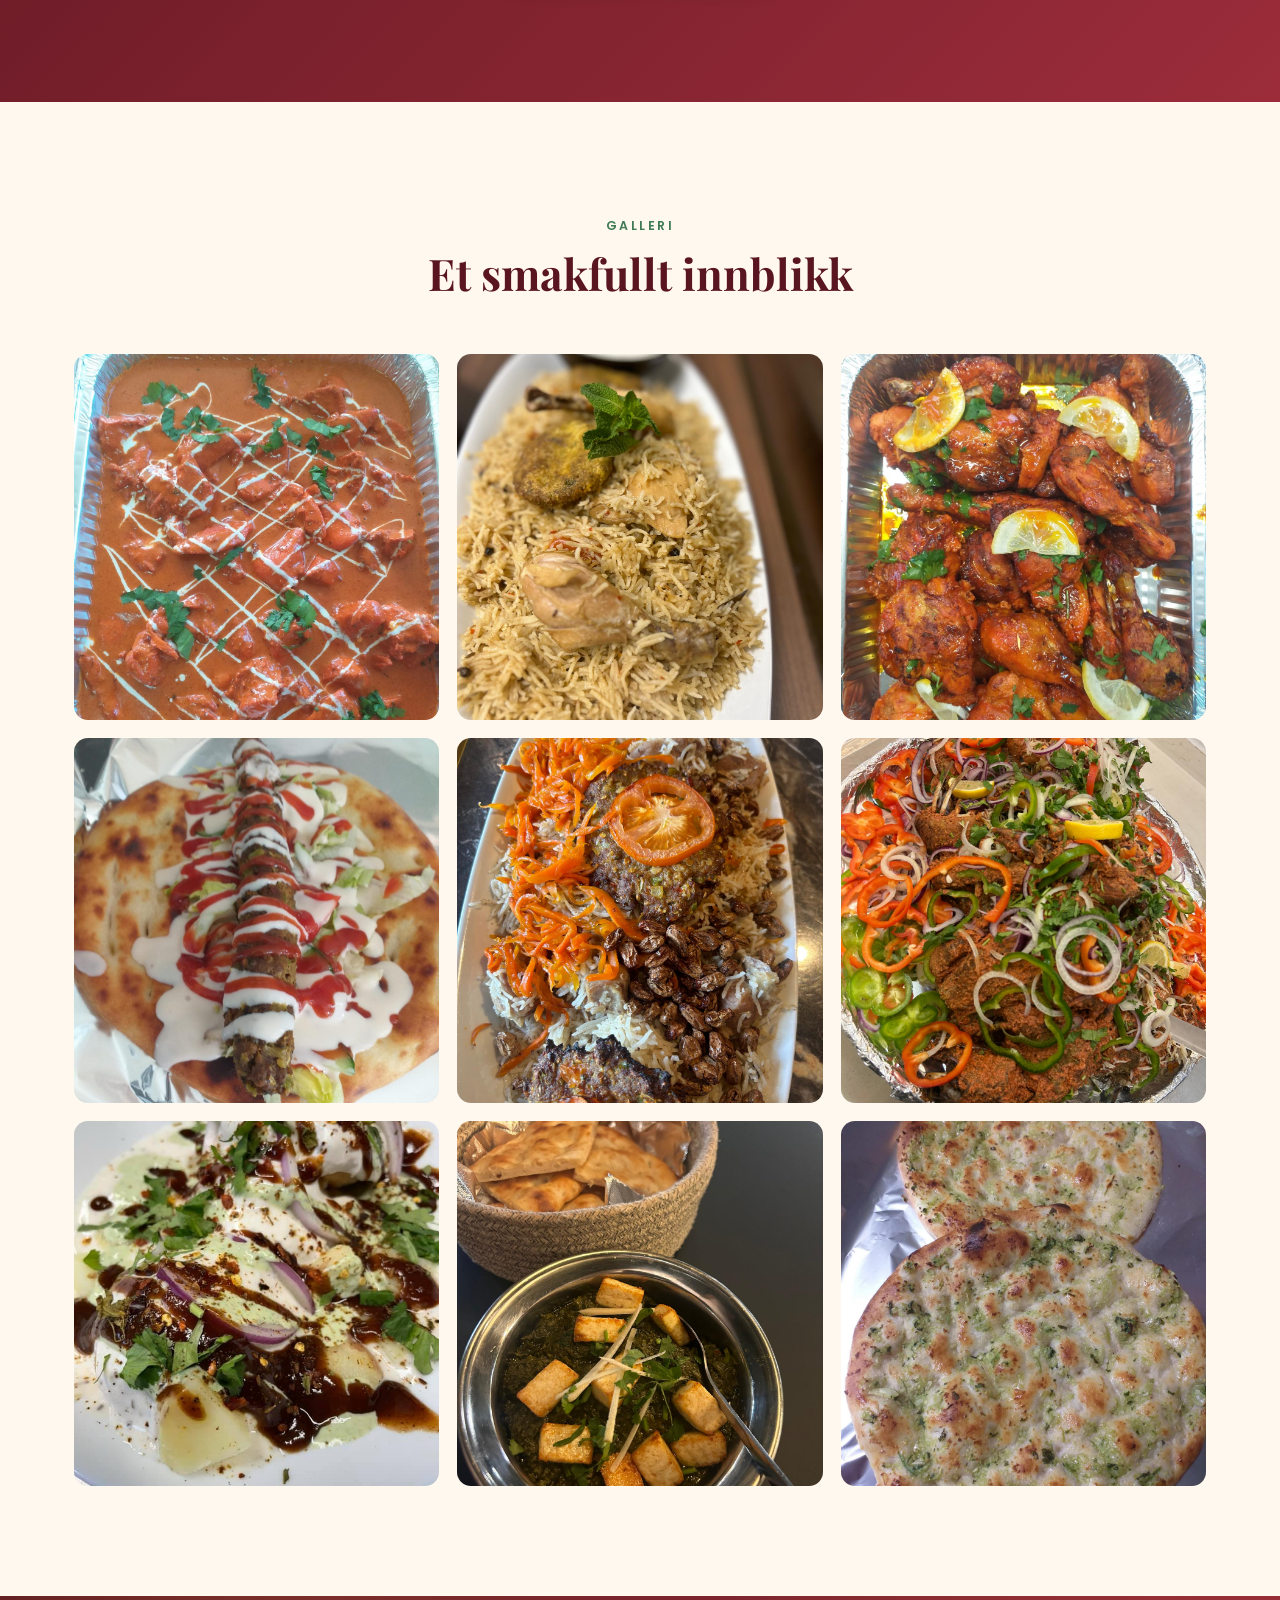
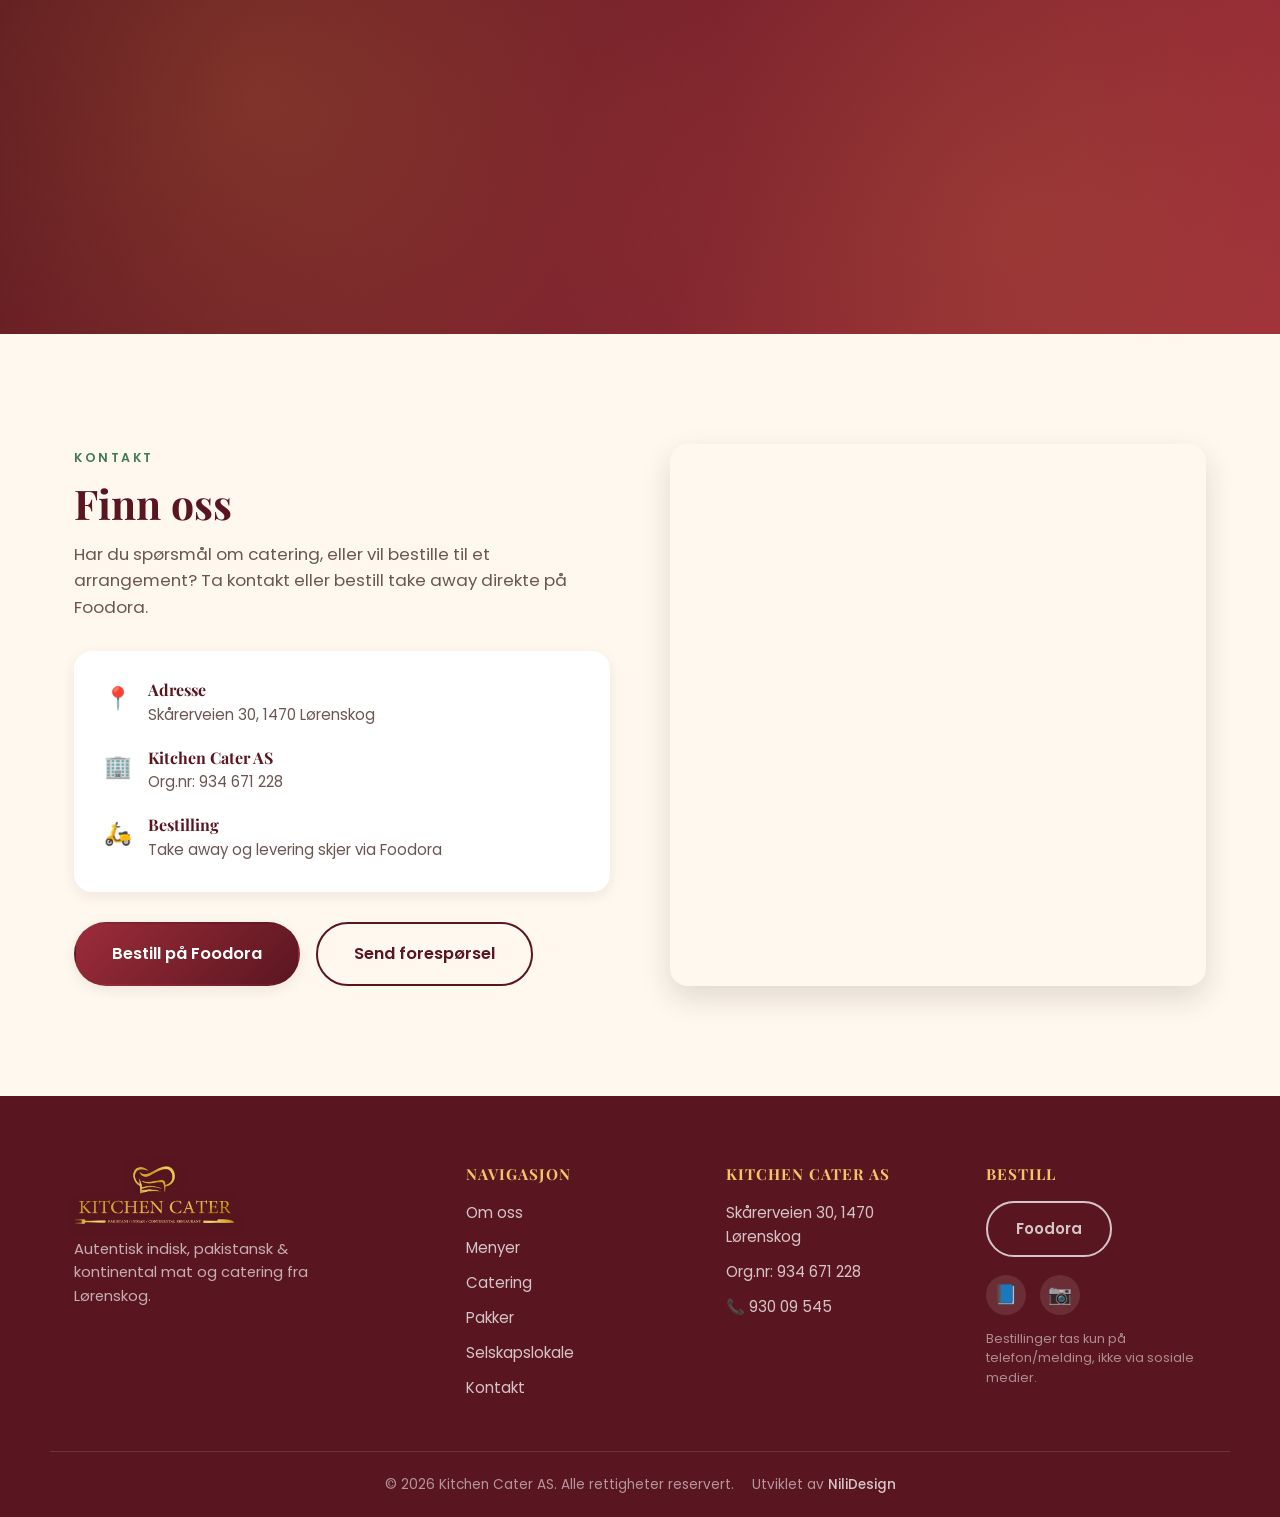
==== commit f90d14fd: "Fjern gjenværende stockbilder, utvid Menyer, fjern Frokost fra topmeny - Alle resterende Wikimedia-s" ====
--- a/index.html
+++ b/index.html
@@ -14,8 +14,7 @@
   <meta property="og:description"
     content="Catering og take away med ekte indisk og pakistansk smak, levert i Lørenskog og omegn. Bestill enkelt på Foodora.">
   <meta property="og:type" content="restaurant.restaurant">
-  <meta property="og:image"
-    content="https://commons.wikimedia.org/wiki/Special:FilePath/Murgh%20Makhani%20(Butter%20Chicken)%202%20(8925280003).jpg?width=1200">
+  <meta property="og:image" content="https://kitchen-cater.no/assets/retter/butter-chicken.jpg">
 
   <link rel="icon" href="assets/logo.png" type="image/png">
 
@@ -48,7 +47,6 @@
           <li><a href="menyer.html" class="nav-link">Menyer</a></li>
           <li><a href="#catering" class="nav-link">Catering</a></li>
           <li><a href="pakker.html" class="nav-link">Pakker</a></li>
-          <li><a href="menyer.html#frokost" class="nav-link">Frokost</a></li>
         </ul>
       </nav>
 
@@ -71,7 +69,6 @@
       <li><a href="menyer.html" class="nav-link">Menyer</a></li>
       <li><a href="#catering" class="nav-link">Catering</a></li>
       <li><a href="pakker.html" class="nav-link">Pakker</a></li>
-      <li><a href="menyer.html#frokost" class="nav-link">Frokost</a></li>
     </ul>
     <a href="tel:+4793009545" class="header-phone header-phone-mobile">📞 Ring 930 09 545</a>
     <a href="https://www.foodora.no/restaurant/n6ps/indian-pakistani-by-kitchen-cater-mp-n6ps?srsltid=AU7gw4VC6UArlMkAn5jXv-a6zB0S--ksjvSzmjbhrYegsVRD4dbBBPpo"
@@ -82,8 +79,7 @@
 
   <!-- ===== HERO ===== -->
   <section id="home" class="hero">
-    <div class="hero-bg"
-      style="background-image:url('https://commons.wikimedia.org/wiki/Special:FilePath/Murgh%20Makhani%20(Butter%20Chicken)%202%20(8925280003).jpg?width=1600')">
+    <div class="hero-bg" style="background-image:url('assets/retter/mix-grill.jpg')">
     </div>
     <div class="hero-overlay"></div>
     <div class="hero-spices" aria-hidden="true">
@@ -122,11 +118,10 @@
     <div class="container om-oss-grid">
       <div class="om-oss-media reveal">
         <div class="img-stack">
-          <img
-            src="https://commons.wikimedia.org/wiki/Special:FilePath/Chicken%20khorma%20Hyderabad%20India.jpg?width=900"
-            alt="Rik kylling korma servert i kobberkjele med naan" class="img-main" loading="lazy">
-          <img src="https://commons.wikimedia.org/wiki/Special:FilePath/Kadai%20Paneer%20With%20Gravy.jpg?width=600"
-            alt="Paneer i rik tomatsaus, servert i kadai" class="img-floating" loading="lazy">
+          <img src="assets/retter/kabuli-pulao.jpg" alt="Kabuli Pulao med lam, gulrot og rosiner" class="img-main"
+            loading="lazy">
+          <img src="assets/retter/dahi-bhalla.jpg" alt="Dahi Bhalla i kremet yoghurt" class="img-floating"
+            loading="lazy">
         </div>
       </div>
       <div class="om-oss-text reveal">
@@ -186,9 +181,7 @@
         <a href="kontakt.html" class="btn btn-primary btn-lg">📞 Få cateringtilbud</a>
       </div>
       <div class="catering-media reveal">
-        <img
-          src="https://commons.wikimedia.org/wiki/Special:FilePath/Chicken%20Biryani%20from%20the%20streets%20of%20Hyderabad.JPG?width=900"
-          alt="Catering-servering av indisk mat" loading="lazy">
+        <img src="assets/retter/mix-grill.jpg" alt="Catering-servering av grillede kjøttretter" loading="lazy">
       </div>
     </div>
   </section>
@@ -291,16 +284,11 @@
         <div class="gallery-item reveal" data-full="assets/retter/dahi-bhalla.jpg">
           <img src="assets/retter/dahi-bhalla.jpg" alt="Dahi Bhalla" loading="lazy">
         </div>
-        <div class="gallery-item reveal"
-          data-full="https://commons.wikimedia.org/wiki/Special:FilePath/Samosa%20with%20sweet%20chutney.jpg?width=1400">
-          <img src="https://commons.wikimedia.org/wiki/Special:FilePath/Samosa%20with%20sweet%20chutney.jpg?width=600"
-            alt="Samosa" loading="lazy">
-        </div>
-        <div class="gallery-item reveal"
-          data-full="https://commons.wikimedia.org/wiki/Special:FilePath/Indian%20yellow%20and%20orange%20spices.jpg?width=1400">
-          <img
-            src="https://commons.wikimedia.org/wiki/Special:FilePath/Indian%20yellow%20and%20orange%20spices.jpg?width=600"
-            alt="Indiske krydder" loading="lazy">
+        <div class="gallery-item reveal" data-full="assets/retter/palak-paneer.jpg">
+          <img src="assets/retter/palak-paneer.jpg" alt="Palak Paneer" loading="lazy">
+        </div>
+        <div class="gallery-item reveal" data-full="assets/retter/garlic-naan.jpg">
+          <img src="assets/retter/garlic-naan.jpg" alt="Garlic Naan" loading="lazy">
         </div>
       </div>
     </div>
@@ -386,7 +374,6 @@
         <ul>
           <li><a href="#om-oss">Om oss</a></li>
           <li><a href="menyer.html">Menyer</a></li>
-          <li><a href="menyer.html#frokost">Frokost</a></li>
           <li><a href="#catering">Catering</a></li>
           <li><a href="pakker.html">Pakker</a></li>
           <li><a href="#selskapslokale">Selskapslokale</a></li>
--- a/css/style.css
+++ b/css/style.css
@@ -323,6 +323,11 @@
 .menu-card:hover { transform: translateY(-8px); box-shadow: var(--shadow-md); }
 .menu-card-img { position: relative; aspect-ratio: 4/3; overflow: hidden; }
 .menu-card-img img { width: 100%; height: 100%; object-fit: cover; transition: transform 0.6s ease; }
+.menu-card-icon {
+  display: flex; align-items: center; justify-content: center;
+  background: linear-gradient(135deg, var(--cream-2), var(--gold-light));
+  font-size: 3.6rem;
+}
 .menu-card:hover .menu-card-img img { transform: scale(1.08); }
 .menu-tag {
   position: absolute; top: 14px; left: 14px; background: var(--maroon-dark); color: var(--white);
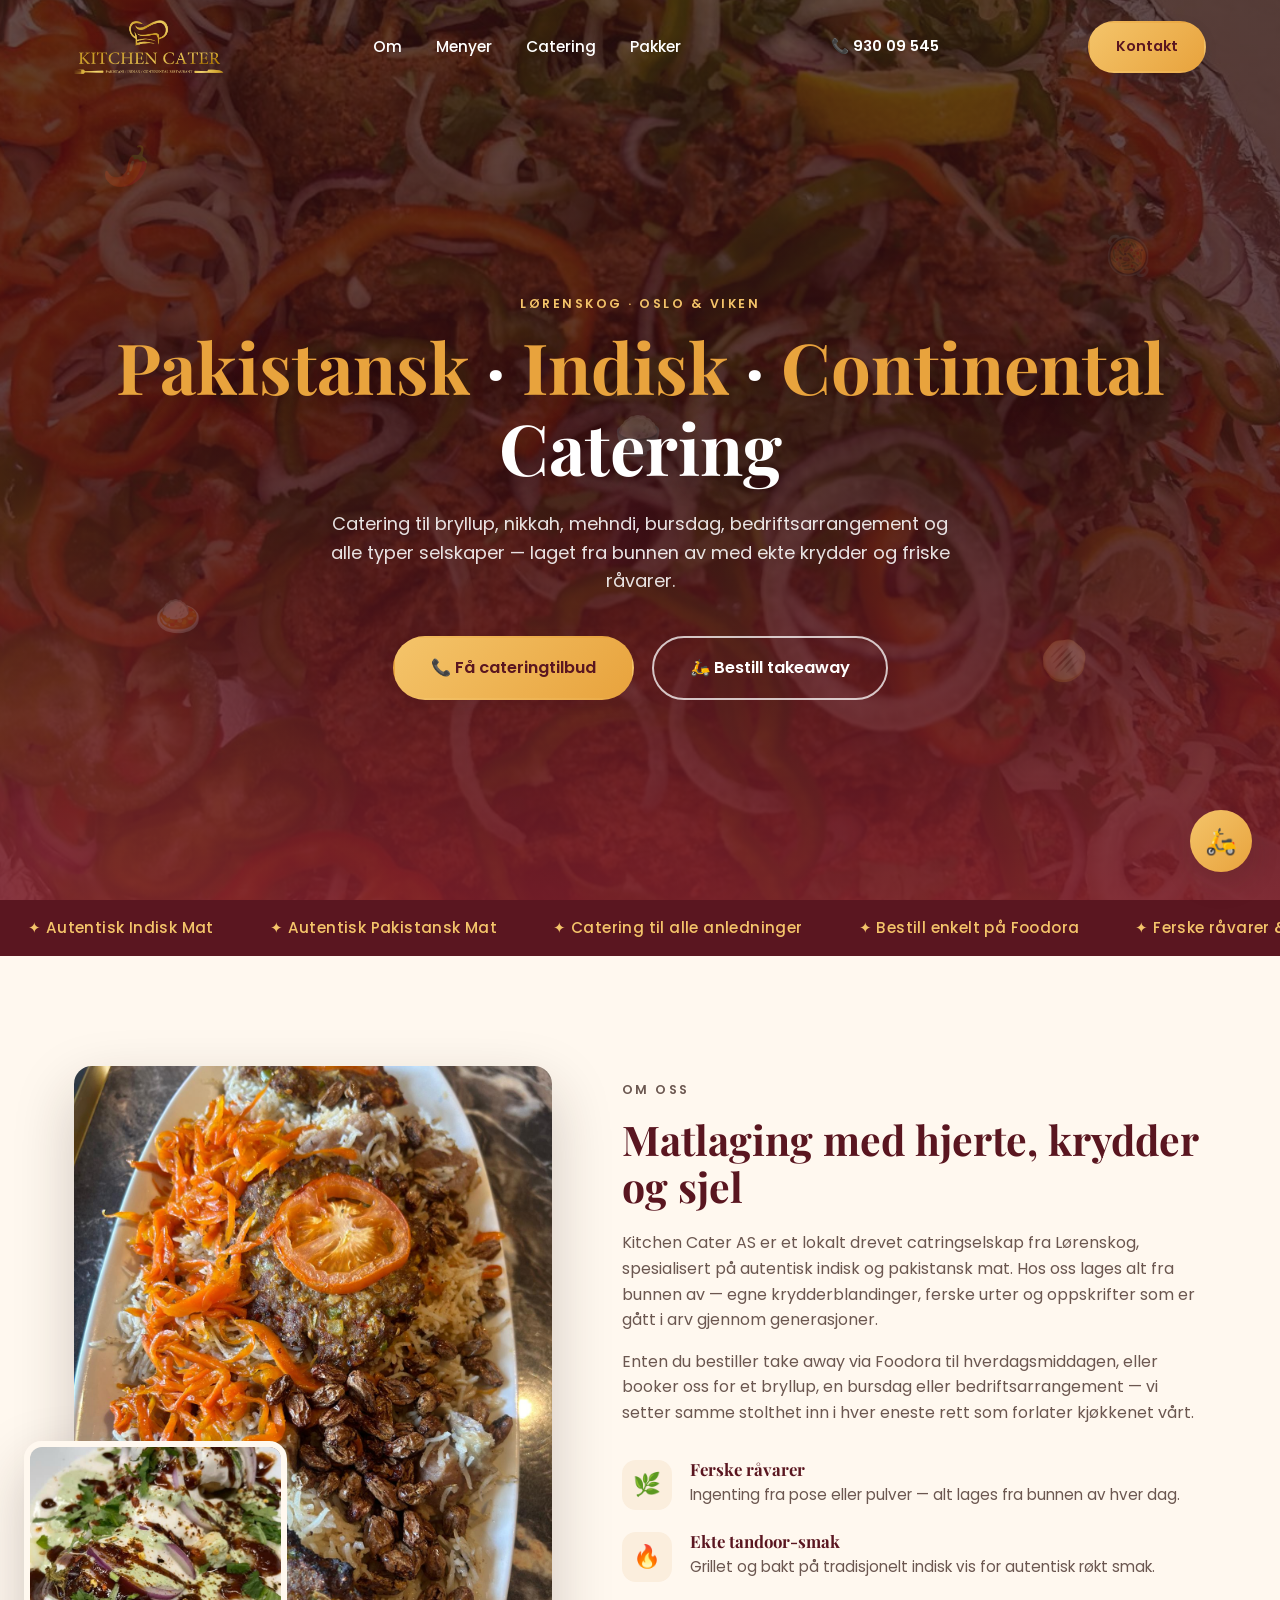
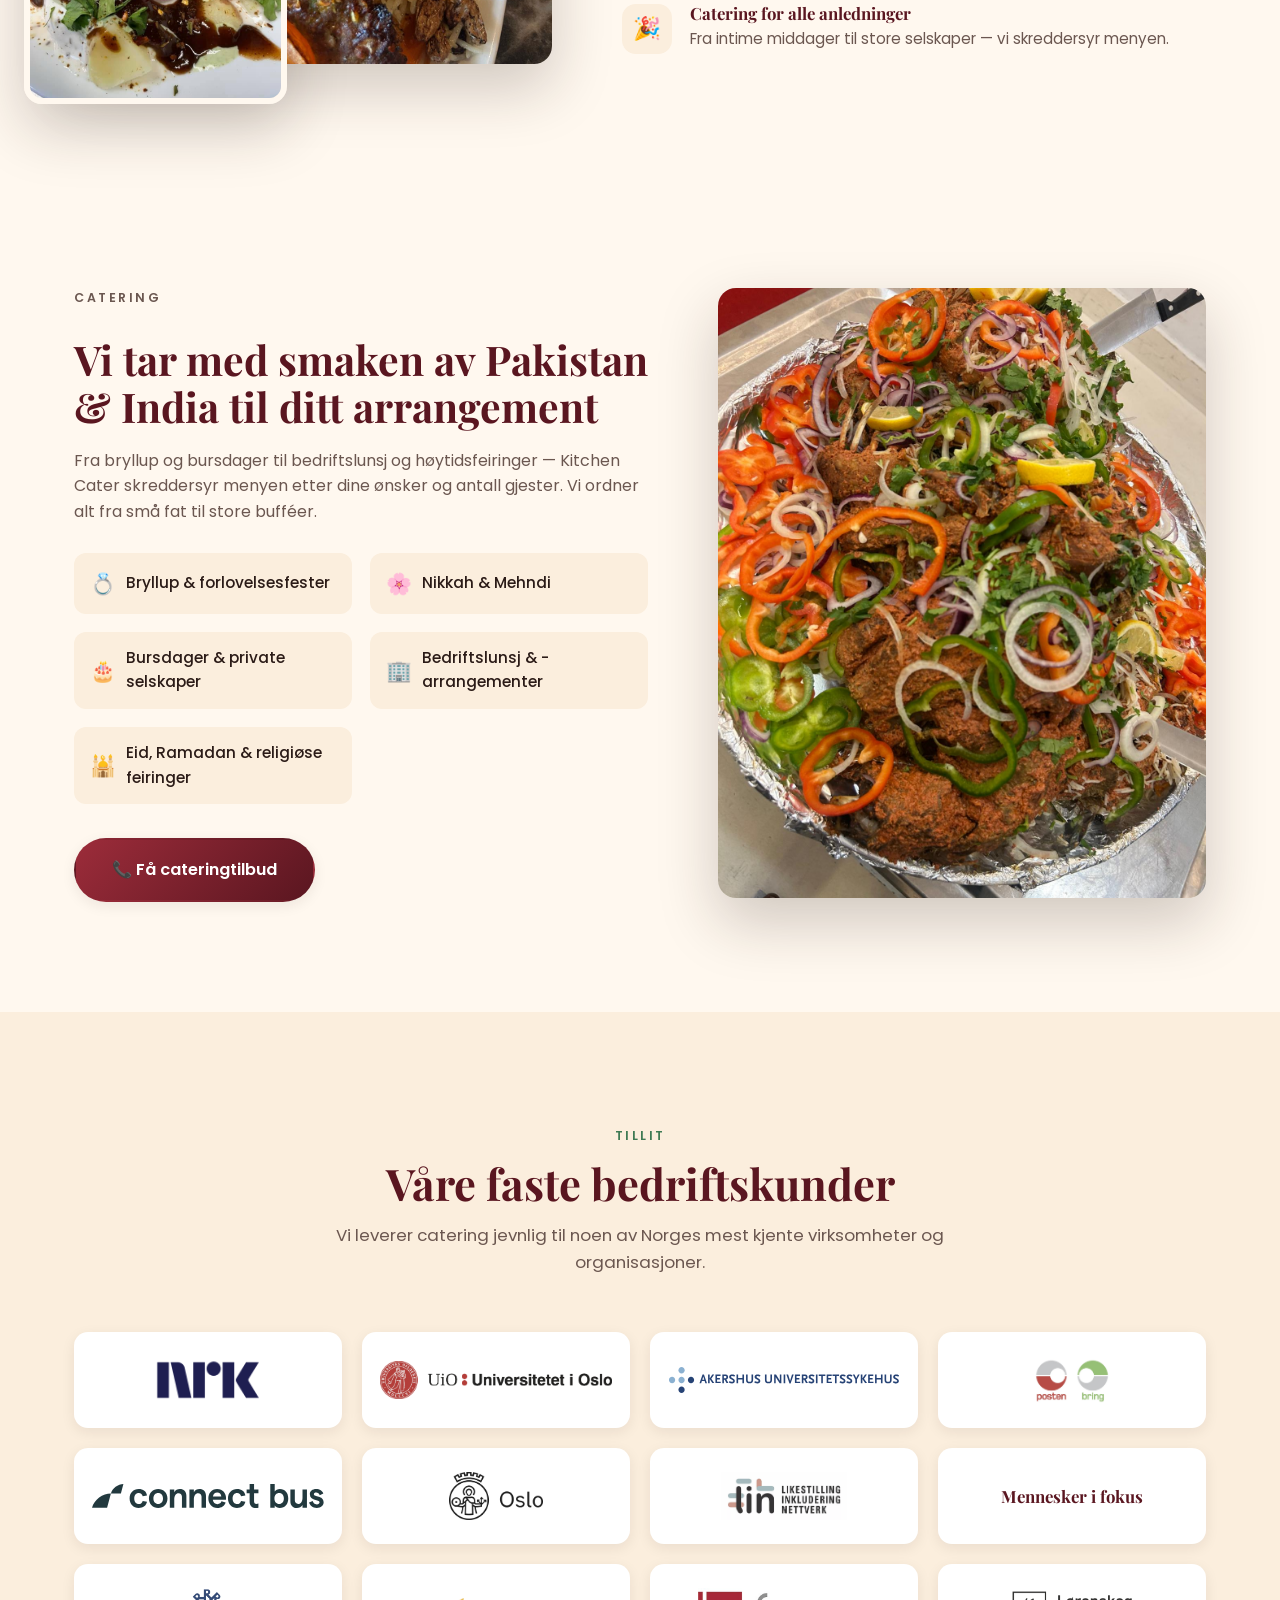
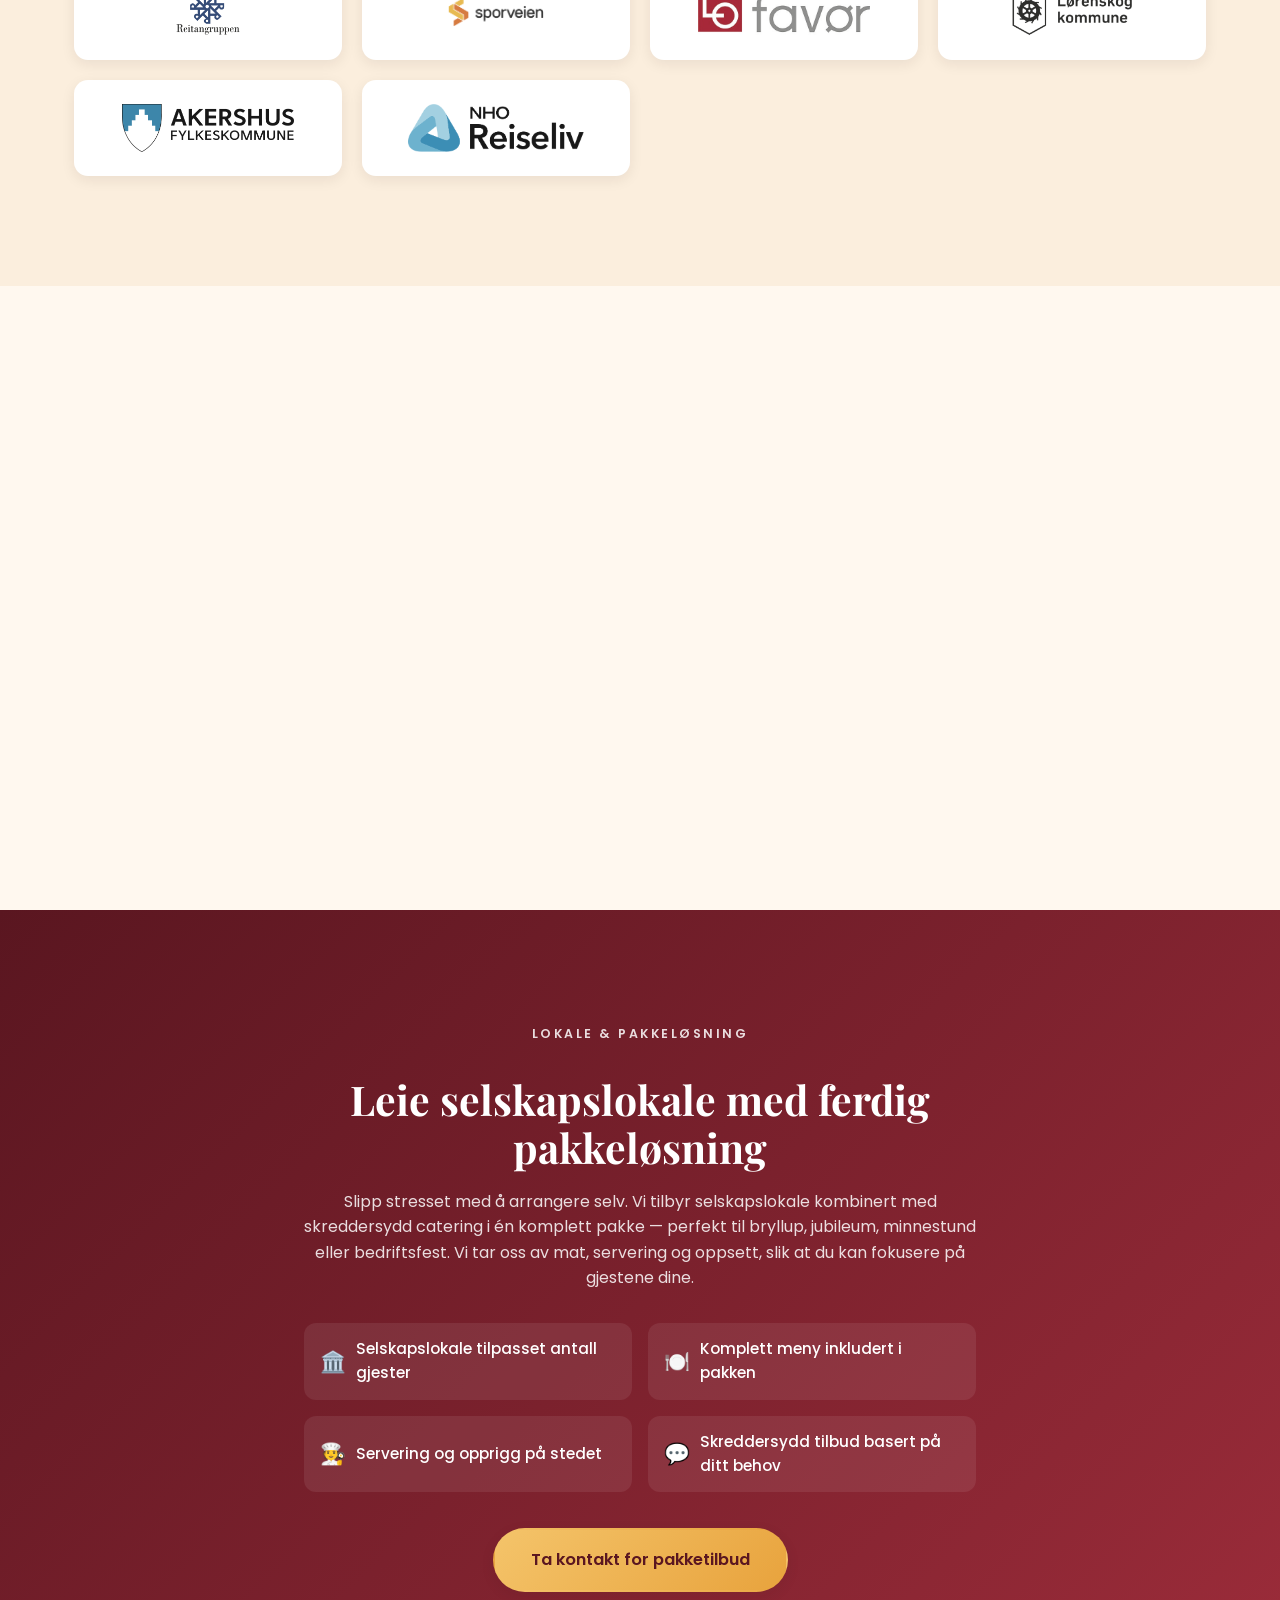
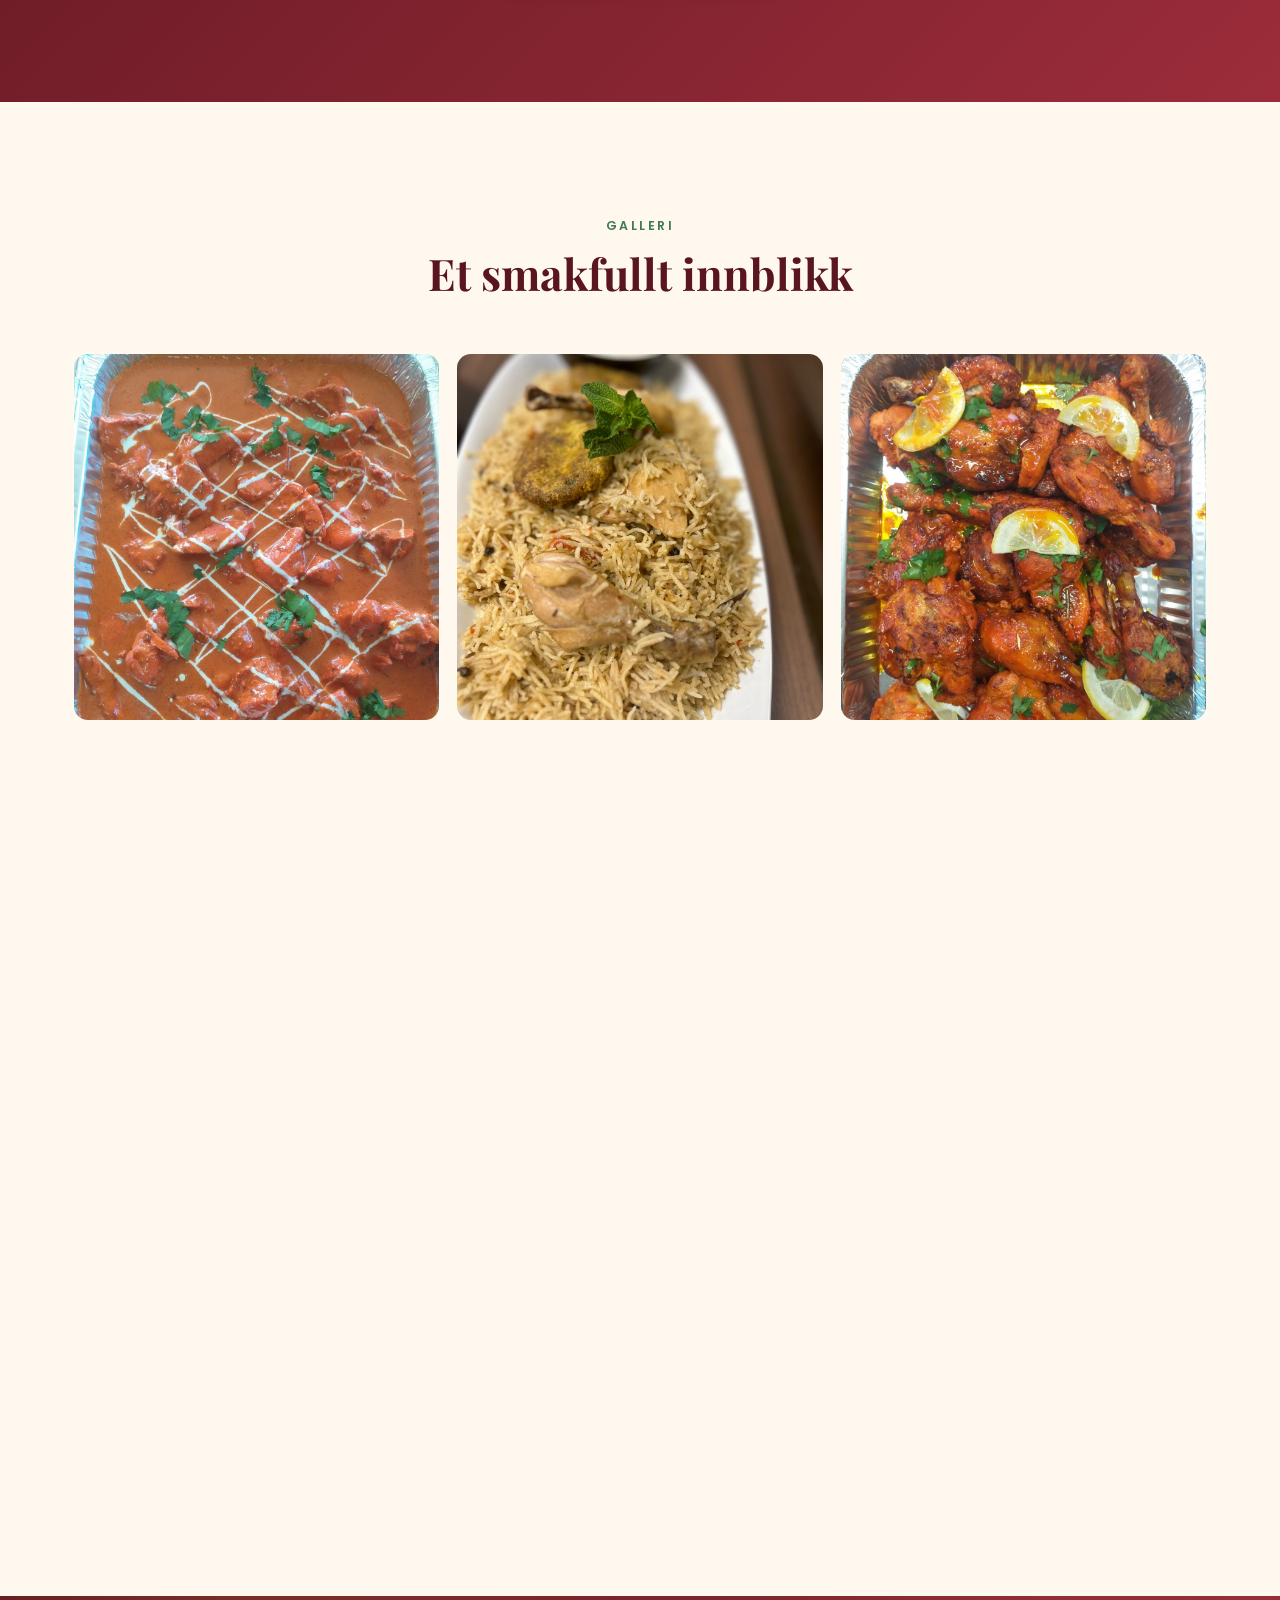
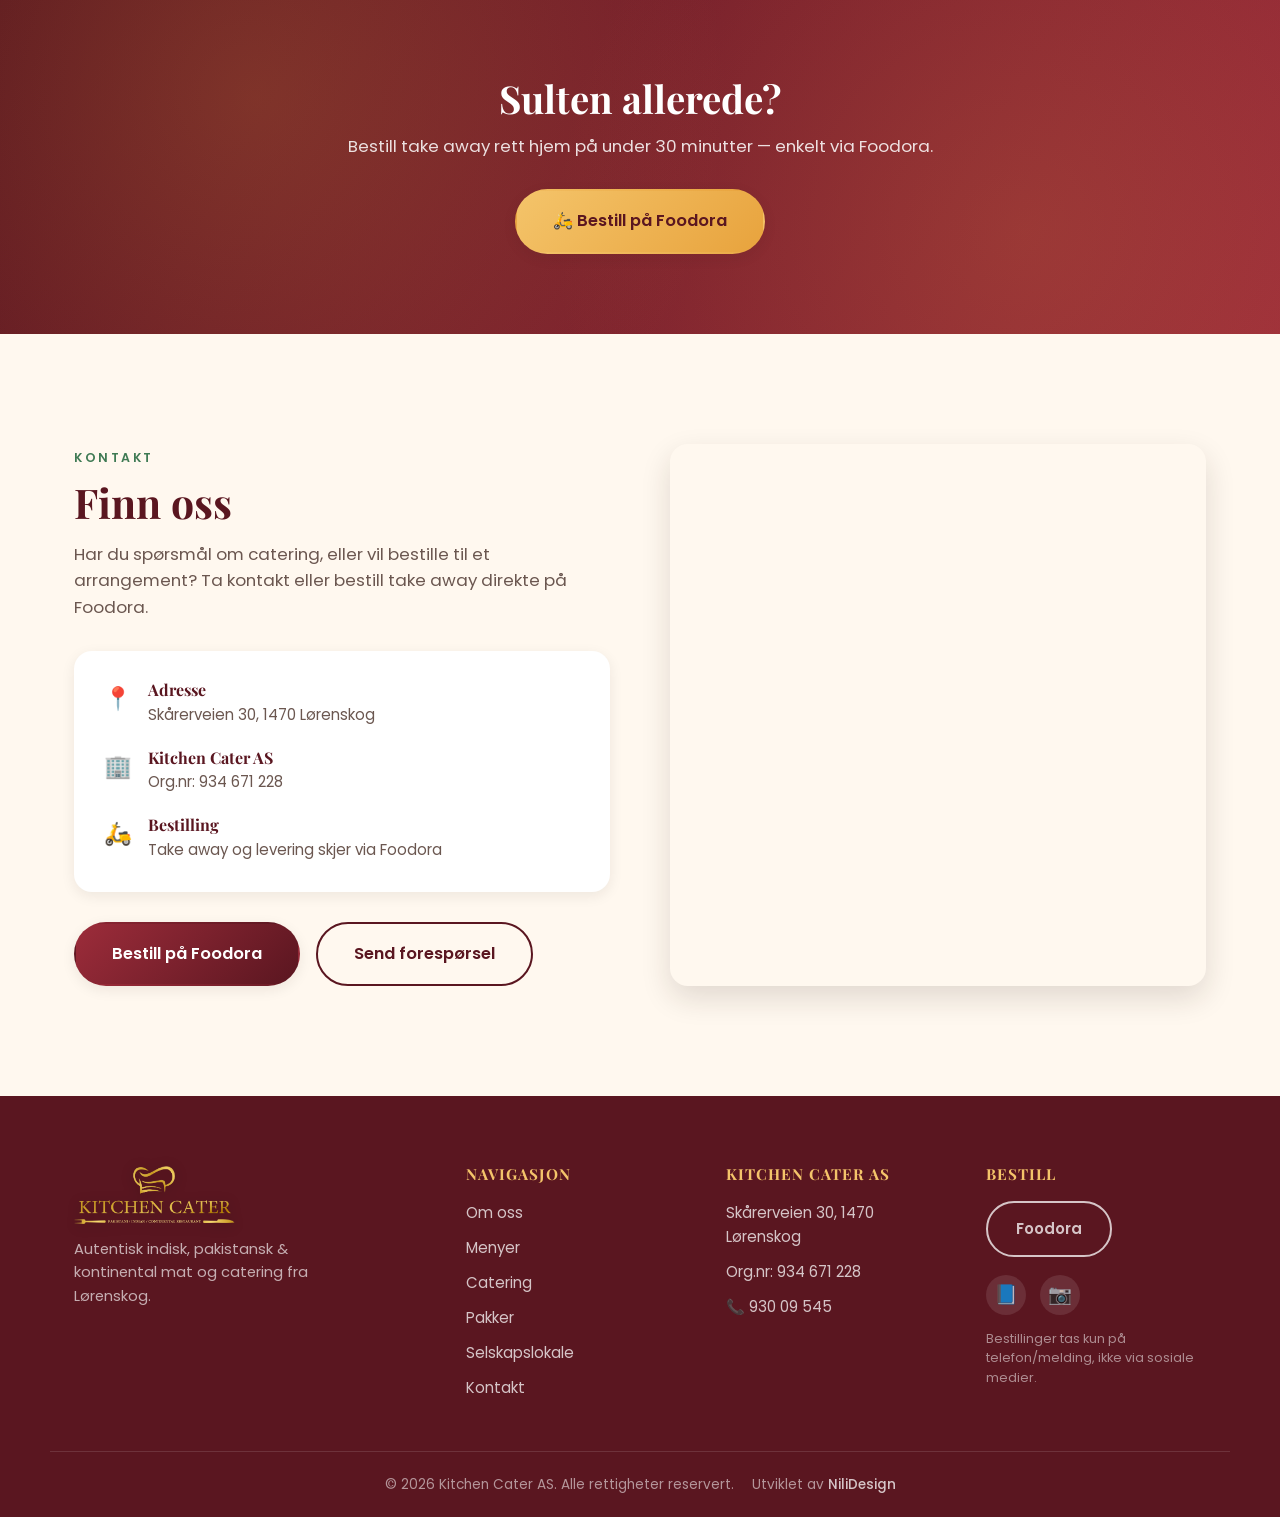
==== commit f41d29de: "Slå sammen Posten/Bring-logo, oppdater UiO-logo til norsk webp Co-Authored-By: Claude Sonnet 5 <nore" ====
--- a/index.html
+++ b/index.html
@@ -197,10 +197,9 @@
       </div>
       <div class="logo-grid reveal" id="logo-grid">
         <div class="logo-item"><img src="assets/logos/nrk.png" alt="NRK" loading="lazy"></div>
-        <div class="logo-item"><img src="assets/logos/uio.png" alt="Universitetet i Oslo" loading="lazy"></div>
+        <div class="logo-item"><img src="assets/logos/uio.webp" alt="Universitetet i Oslo" loading="lazy"></div>
         <div class="logo-item"><img src="assets/logos/ahus.svg" alt="Akershus universitetssykehus" loading="lazy"></div>
-        <div class="logo-item"><img src="assets/logos/bring.png" alt="Bring" loading="lazy"></div>
-        <div class="logo-item"><img src="assets/logos/posten.png" alt="Posten" loading="lazy"></div>
+        <div class="logo-item"><img src="assets/logos/posten-bring.png" alt="Posten og Bring" loading="lazy"></div>
         <div class="logo-item"><img src="assets/logos/connectbus.svg" alt="Connect Bus" loading="lazy"></div>
         <div class="logo-item"><img src="assets/logos/oslo.png" alt="Oslo kommune" loading="lazy"></div>
         <div class="logo-item"><img src="assets/logos/lin.png" alt="LIN – Likestilling, Inkludering og Nettverk"
--- a/css/style.css
+++ b/css/style.css
@@ -323,11 +323,6 @@
 .menu-card:hover { transform: translateY(-8px); box-shadow: var(--shadow-md); }
 .menu-card-img { position: relative; aspect-ratio: 4/3; overflow: hidden; }
 .menu-card-img img { width: 100%; height: 100%; object-fit: cover; transition: transform 0.6s ease; }
-.menu-card-icon {
-  display: flex; align-items: center; justify-content: center;
-  background: linear-gradient(135deg, var(--cream-2), var(--gold-light));
-  font-size: 3.6rem;
-}
 .menu-card:hover .menu-card-img img { transform: scale(1.08); }
 .menu-tag {
   position: absolute; top: 14px; left: 14px; background: var(--maroon-dark); color: var(--white);
@@ -337,21 +332,16 @@
 .menu-card-body { padding: 22px 24px 26px; }
 .menu-card-title { display: flex; align-items: baseline; justify-content: space-between; gap: 10px; margin-bottom: 8px; }
 .menu-card-body h3 { font-size: 1.2rem; }
-.menu-price { color: var(--maroon-dark); font-weight: 700; font-size: 0.95rem; white-space: nowrap; }
 .menu-card-body p { color: var(--ink-soft); font-size: 0.92rem; margin-bottom: 16px; min-height: 44px; }
 .menu-order { color: var(--maroon-dark); font-weight: 600; font-size: 0.92rem; transition: gap var(--transition); }
 .menu-order:hover { color: var(--gold); }
 
 .meny-cta { text-align: center; margin-top: 52px; display: flex; gap: 16px; justify-content: center; flex-wrap: wrap; }
-.filter-link { text-decoration: none; display: inline-flex; align-items: center; }
 
 .menu-subheading {
   font-family: var(--font-head); font-size: 1.5rem; color: var(--maroon-dark);
   text-align: center; margin: 64px 0 10px;
 }
-.menu-subheading-chinese { margin-top: 70px; }
-.menu-sub-desc { text-align: center; color: var(--ink-soft); max-width: 520px; margin: 0 auto 36px; font-size: 0.96rem; }
-.menu-grid-chinese { margin-bottom: 0; }
 
 /* ---------- Frokost banner ---------- */
 .frokost-banner {
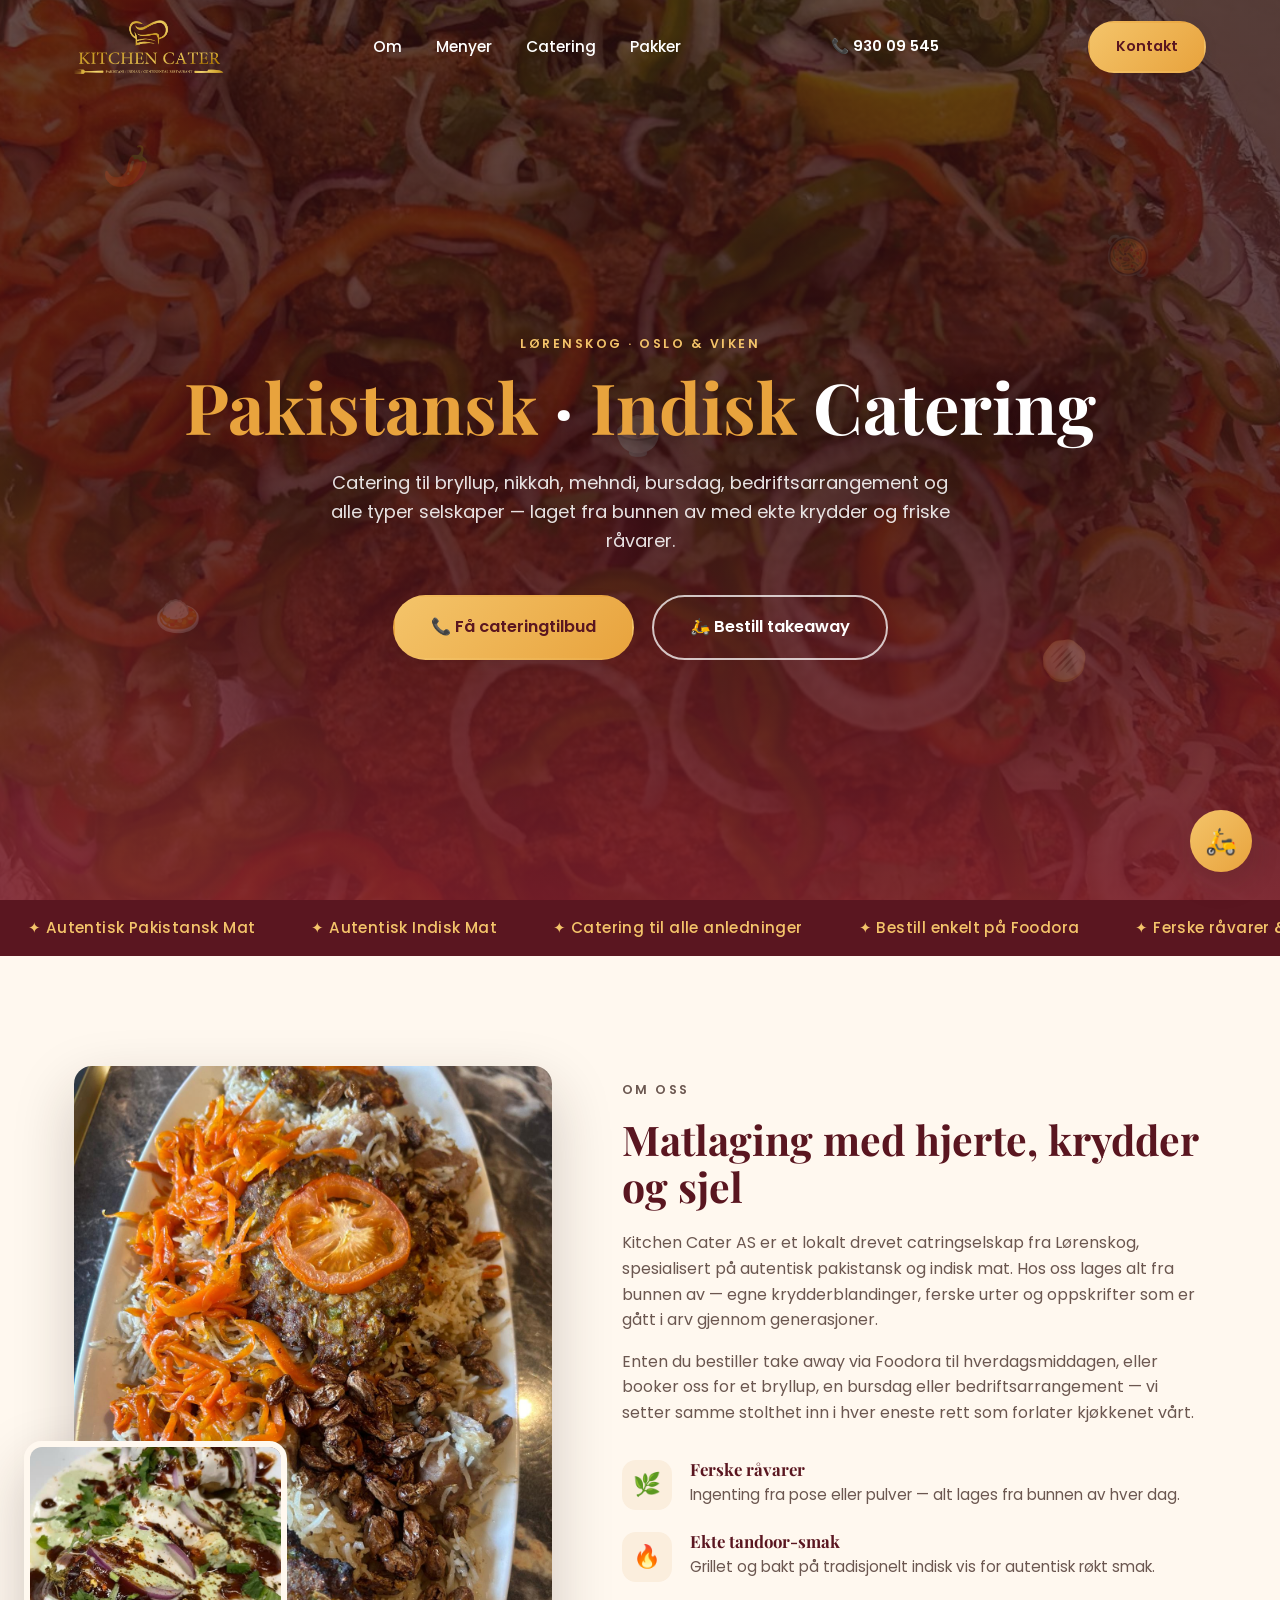
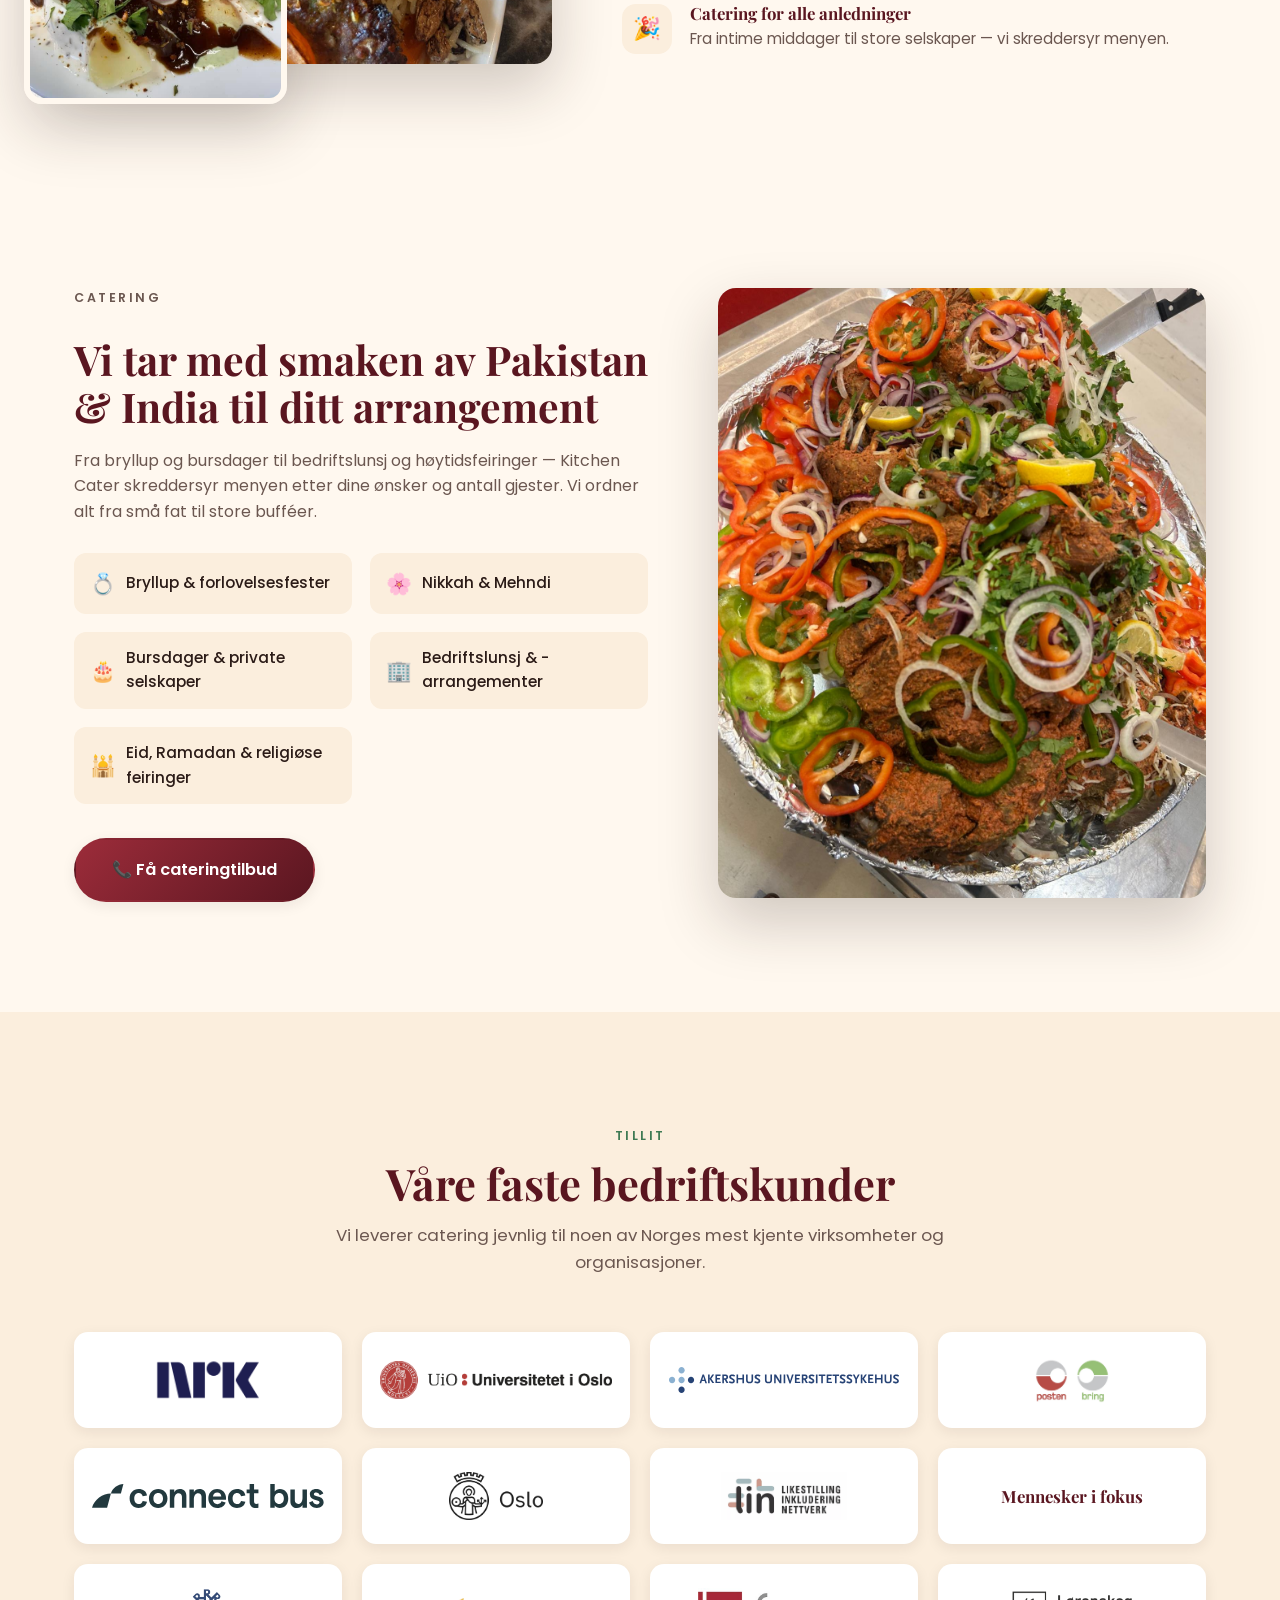
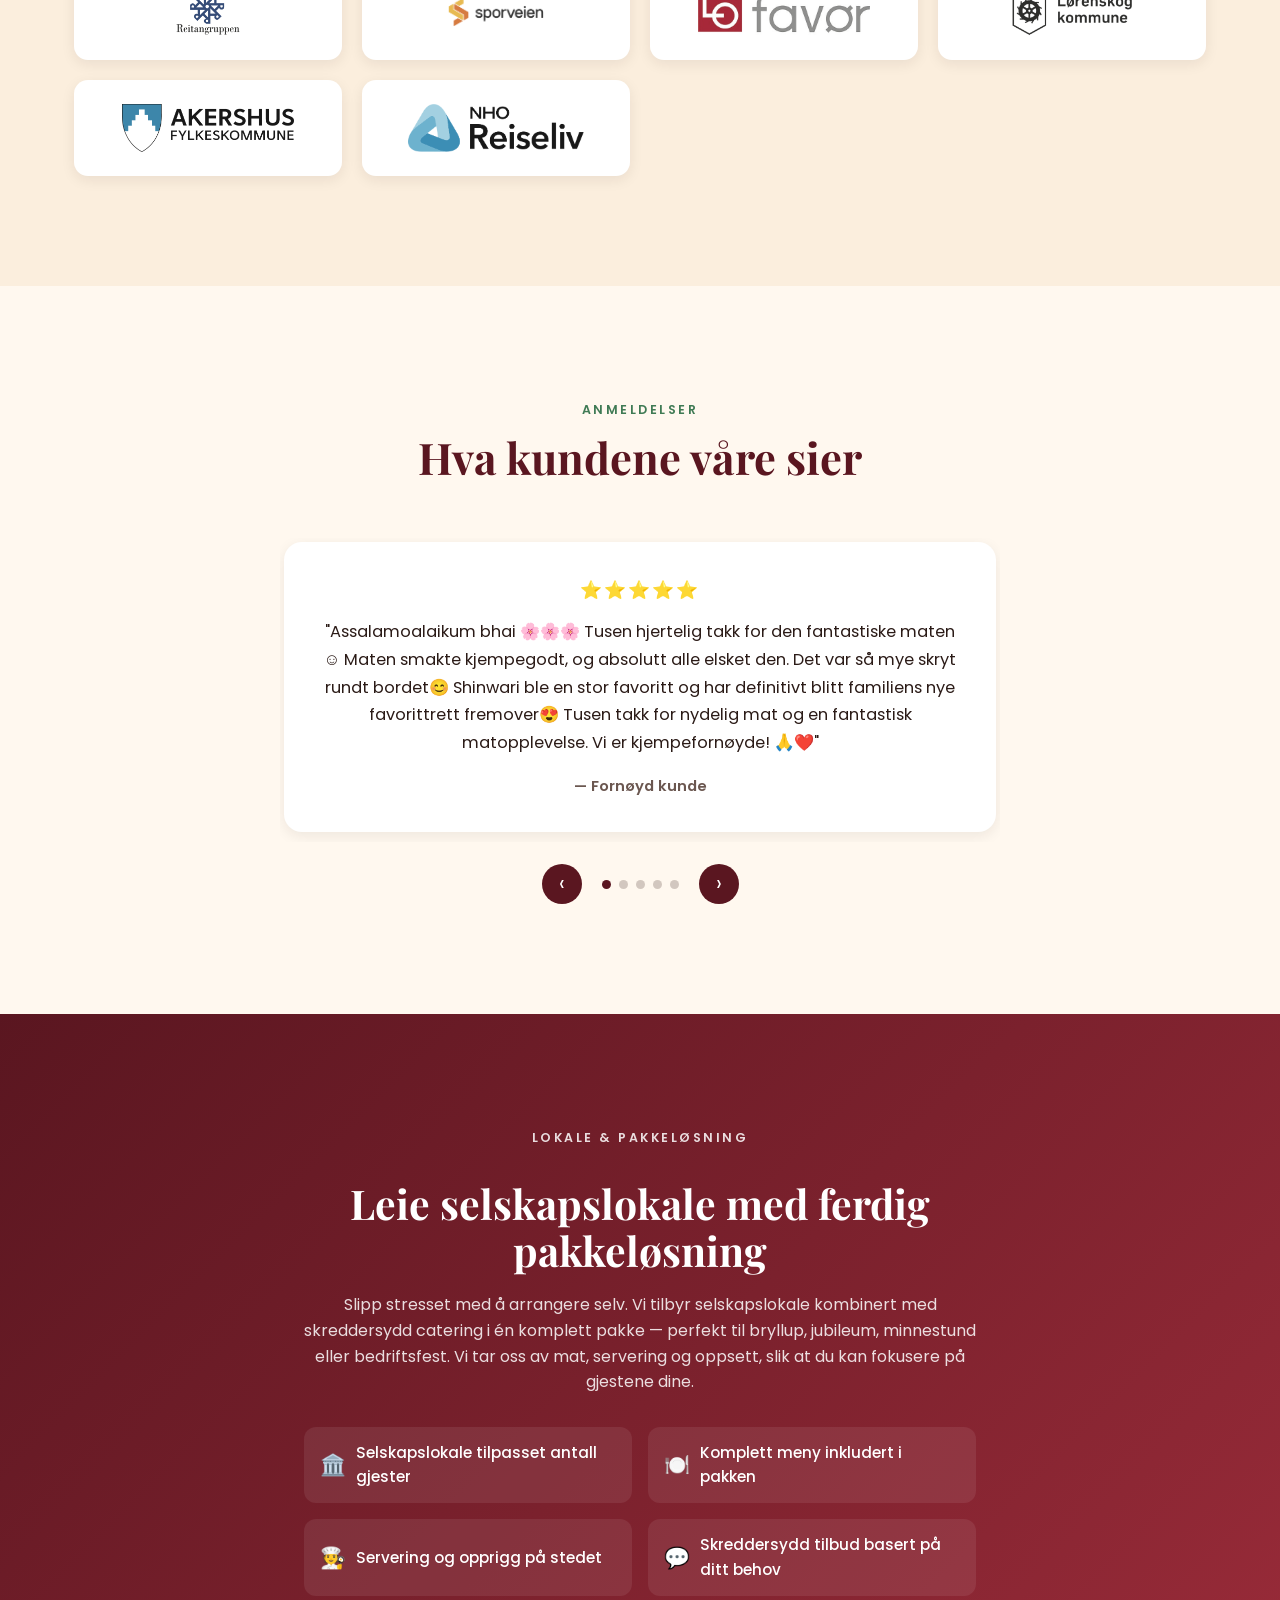
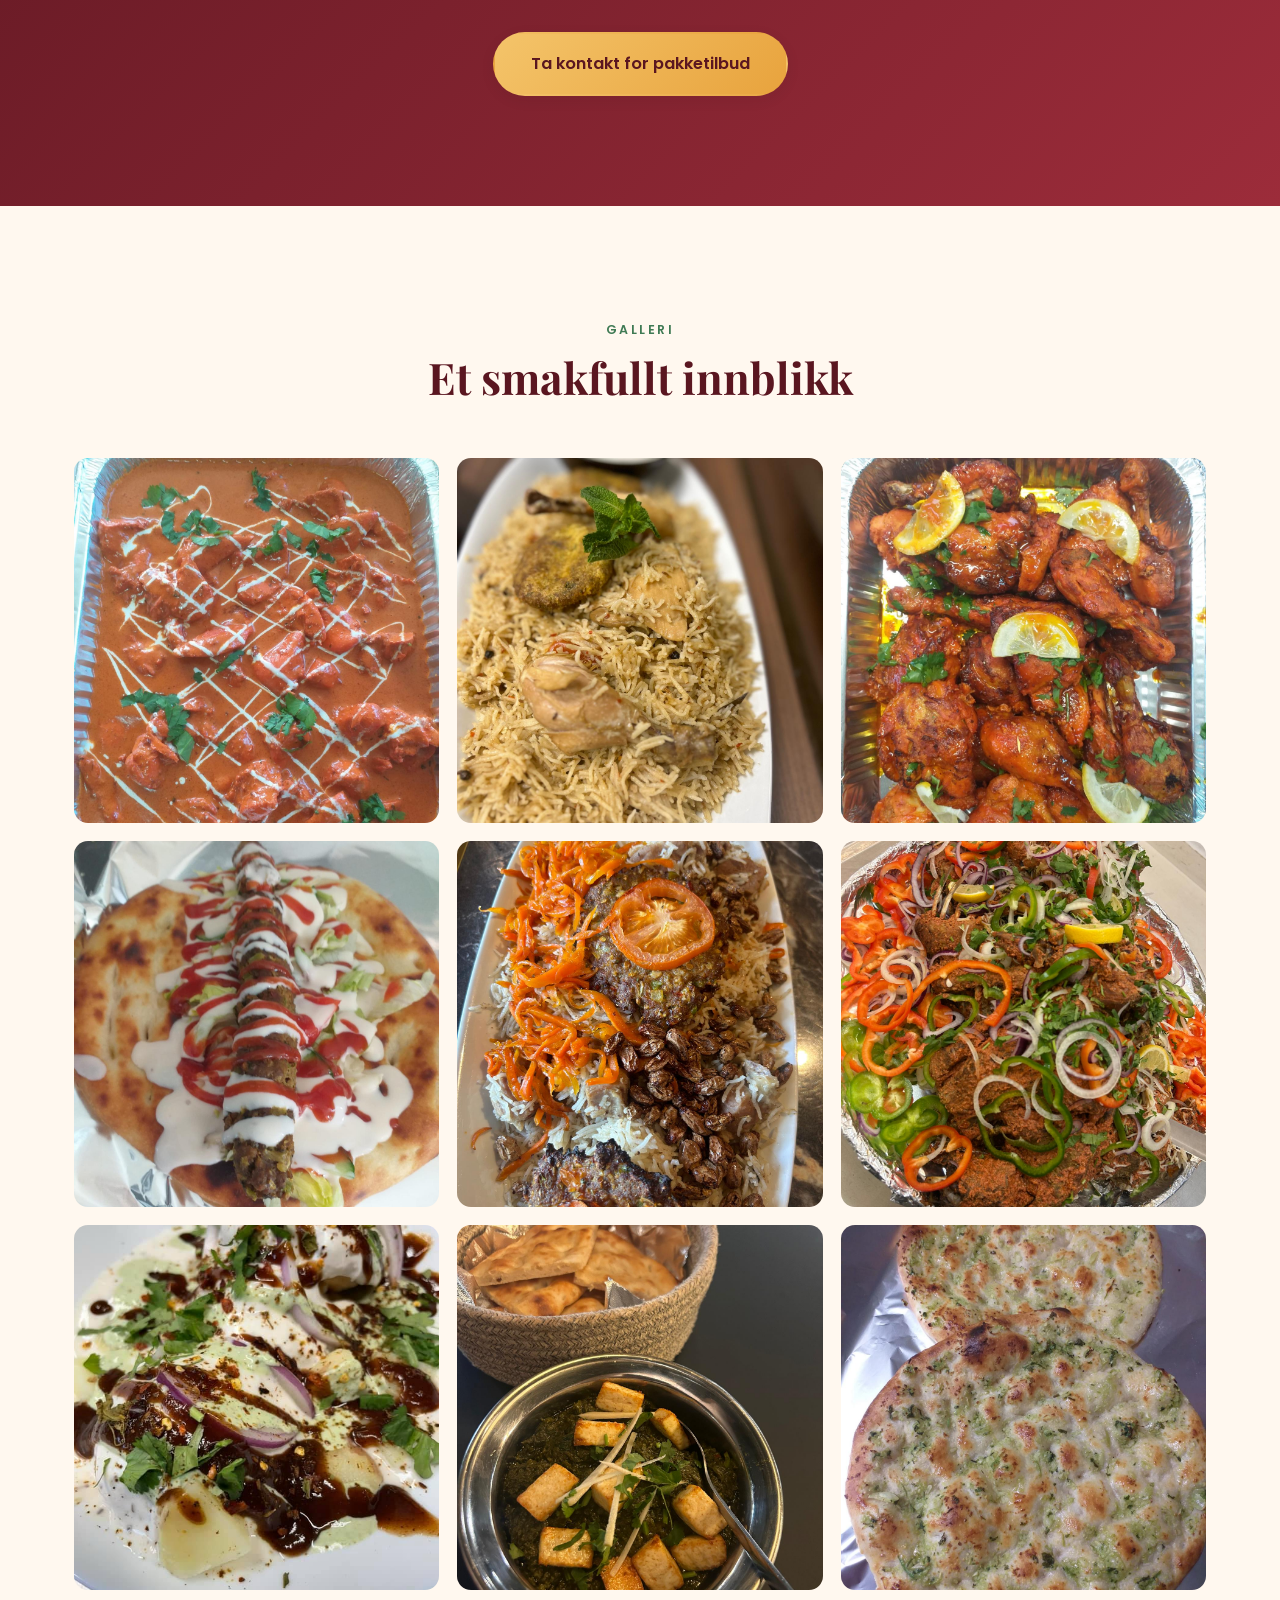
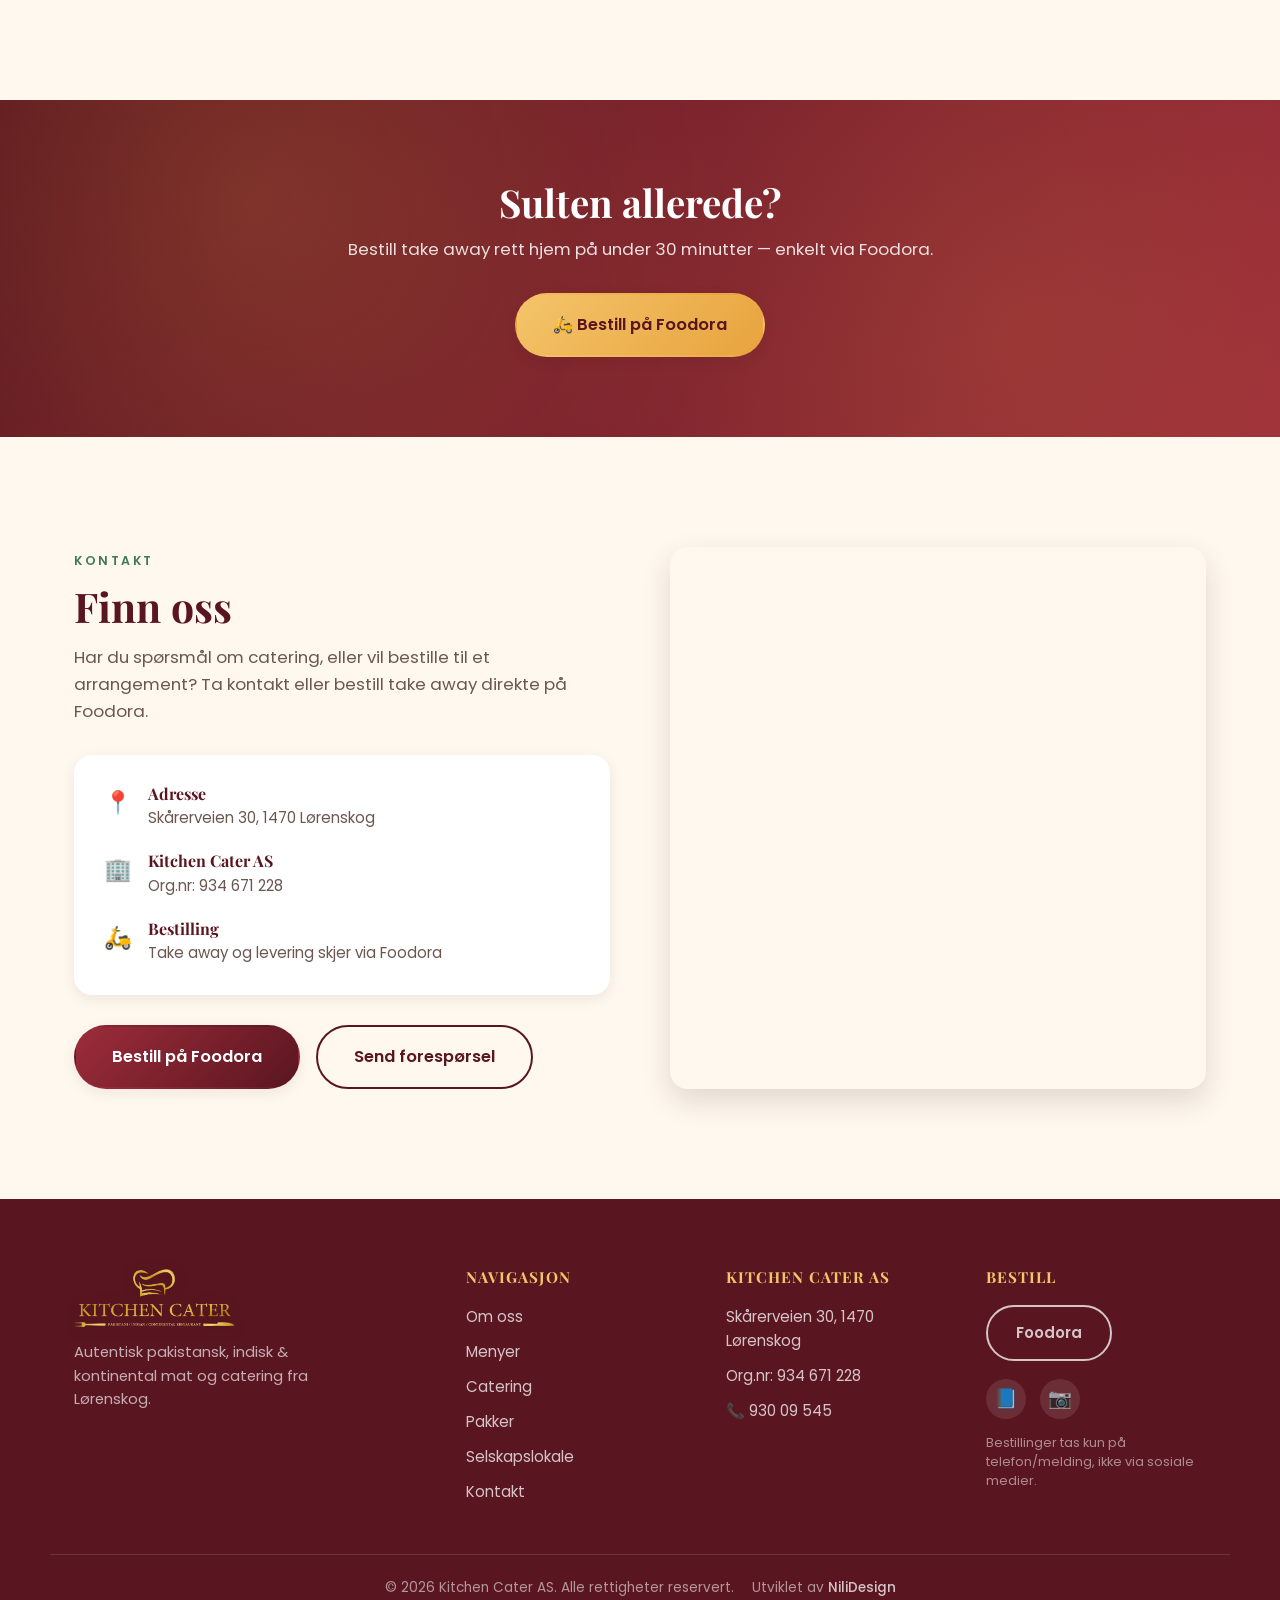
==== commit 0ded6313: "Fjern Continental fra hero, snu pakistansk/indisk-rekkefølge, utvid anmeldelser og pakker - Fjern "C" ====
--- a/index.html
+++ b/index.html
@@ -4,15 +4,15 @@
 <head>
   <meta charset="UTF-8">
   <meta name="viewport" content="width=device-width, initial-scale=1.0">
-  <title>Kitchen Cater – Indisk & Pakistansk Catering i Lørenskog</title>
+  <title>Kitchen Cater – Pakistansk & Indisk Catering i Lørenskog</title>
   <meta name="description"
-    content="Kitchen Cater AS tilbyr autentisk indisk, pakistansk og kontinental mat i Lørenskog. Bestill take away på Foodora eller book catering til ditt neste arrangement.">
+    content="Kitchen Cater AS tilbyr autentisk pakistansk, indisk og kontinental mat i Lørenskog. Bestill take away på Foodora eller book catering til ditt neste arrangement.">
   <meta name="theme-color" content="#7A1F2B">
 
   <!-- Open Graph -->
-  <meta property="og:title" content="Kitchen Cater – Autentisk Indisk & Pakistansk Mat">
+  <meta property="og:title" content="Kitchen Cater – Autentisk Pakistansk & Indisk Mat">
   <meta property="og:description"
-    content="Catering og take away med ekte indisk og pakistansk smak, levert i Lørenskog og omegn. Bestill enkelt på Foodora.">
+    content="Catering og take away med ekte pakistansk og indisk smak, levert i Lørenskog og omegn. Bestill enkelt på Foodora.">
   <meta property="og:type" content="restaurant.restaurant">
   <meta property="og:image" content="https://kitchen-cater.no/assets/retter/butter-chicken.jpg">
 
@@ -87,8 +87,7 @@
     </div>
     <div class="container hero-content">
       <p class="eyebrow reveal">Lørenskog · Oslo &amp; Viken</p>
-      <h1 class="reveal"><span class="text-gold">Pakistansk</span> · <span class="text-gold">Indisk</span> · <span
-          class="text-gold">Continental</span> Catering</h1>
+      <h1 class="reveal"><span class="text-gold">Pakistansk</span> · <span class="text-gold">Indisk</span> Catering</h1>
       <p class="hero-sub reveal">Catering til bryllup, nikkah, mehndi, bursdag, bedriftsarrangement og alle typer
         selskaper — laget fra bunnen av med ekte krydder og friske råvarer.</p>
       <div class="hero-actions reveal">
@@ -106,9 +105,9 @@
   <!-- ===== MARQUEE STRIP ===== -->
   <div class="marquee">
     <div class="marquee-track">
-      <span>✦ Autentisk Indisk Mat</span><span>✦ Autentisk Pakistansk Mat</span><span>✦ Catering til alle
+      <span>✦ Autentisk Pakistansk Mat</span><span>✦ Autentisk Indisk Mat</span><span>✦ Catering til alle
         anledninger</span><span>✦ Bestill enkelt på Foodora</span><span>✦ Ferske råvarer & ekte krydder</span>
-      <span>✦ Autentisk Indisk Mat</span><span>✦ Autentisk Pakistansk Mat</span><span>✦ Catering til alle
+      <span>✦ Autentisk Pakistansk Mat</span><span>✦ Autentisk Indisk Mat</span><span>✦ Catering til alle
         anledninger</span><span>✦ Bestill enkelt på Foodora</span><span>✦ Ferske råvarer & ekte krydder</span>
     </div>
   </div>
@@ -127,8 +126,8 @@
       <div class="om-oss-text reveal">
         <p class="eyebrow">Om oss</p>
         <h2>Matlaging med hjerte, krydder og sjel</h2>
-        <p>Kitchen Cater AS er et lokalt drevet catringselskap fra Lørenskog, spesialisert på autentisk indisk og
-          pakistansk mat. Hos oss lages alt fra bunnen av — egne krydderblandinger, ferske urter og oppskrifter som er
+        <p>Kitchen Cater AS er et lokalt drevet catringselskap fra Lørenskog, spesialisert på autentisk pakistansk og
+          indisk mat. Hos oss lages alt fra bunnen av — egne krydderblandinger, ferske urter og oppskrifter som er
           gått i arv gjennom generasjoner.</p>
         <p>Enten du bestiller take away via Foodora til hverdagsmiddagen, eller booker oss for et bryllup, en bursdag
           eller bedriftsarrangement — vi setter samme stolthet inn i hver eneste rett som forlater kjøkkenet vårt.</p>
@@ -222,14 +221,41 @@
         <p class="eyebrow">Anmeldelser</p>
         <h2>Hva kundene våre sier</h2>
       </div>
-      <div class="testimonial-grid">
-        <div class="testimonial-card reveal">
-          <div class="testimonial-stars">⭐⭐⭐⭐⭐</div>
-          <p class="testimonial-text">"Assalamoalaikum bhai 🌸🌸🌸 Tusen hjertelig takk for den fantastiske
-            maten☺️ Maten smakte kjempegodt, og absolutt alle elsket den. Det var så mye skryt rundt bordet😊
-            Shinwari ble en stor favoritt og har definitivt blitt familiens nye favorittrett fremover😍
-            Tusen takk for nydelig mat og en fantastisk matopplevelse. Vi er kjempefornøyde! 🙏❤️"</p>
-          <p class="testimonial-author">— Fornøyd kunde</p>
+      <div class="testimonial-carousel reveal">
+        <div class="testimonial-track" id="testimonial-track">
+          <div class="testimonial-card">
+            <div class="testimonial-stars">⭐⭐⭐⭐⭐</div>
+            <p class="testimonial-text">"Assalamoalaikum bhai 🌸🌸🌸 Tusen hjertelig takk for den fantastiske
+              maten☺️ Maten smakte kjempegodt, og absolutt alle elsket den. Det var så mye skryt rundt bordet😊
+              Shinwari ble en stor favoritt og har definitivt blitt familiens nye favorittrett fremover😍
+              Tusen takk for nydelig mat og en fantastisk matopplevelse. Vi er kjempefornøyde! 🙏❤️"</p>
+            <p class="testimonial-author">— Fornøyd kunde</p>
+          </div>
+          <div class="testimonial-card">
+            <div class="testimonial-stars">⭐⭐⭐⭐⭐</div>
+            <p class="testimonial-text">"Great service, good food and reasonable prices. Recommended!"</p>
+            <p class="testimonial-author">— Stine E., Google-anmeldelse</p>
+          </div>
+          <div class="testimonial-card">
+            <div class="testimonial-stars">⭐⭐⭐⭐⭐</div>
+            <p class="testimonial-text">"Their Beef Nihari is worth to live for 😮‍💨🤤"</p>
+            <p class="testimonial-author">— Kamilla S., Google-anmeldelse</p>
+          </div>
+          <div class="testimonial-card">
+            <div class="testimonial-stars">⭐⭐⭐⭐⭐</div>
+            <p class="testimonial-text">"Best Pakistani take away only! Kheer is love"</p>
+            <p class="testimonial-author">— Arslan N., Google-anmeldelse</p>
+          </div>
+          <div class="testimonial-card">
+            <div class="testimonial-stars">⭐⭐⭐⭐⭐</div>
+            <p class="testimonial-text">"Really good authentic Pakistani food"</p>
+            <p class="testimonial-author">— Nabil C., Google-anmeldelse</p>
+          </div>
+        </div>
+        <div class="testimonial-nav">
+          <button type="button" class="testimonial-arrow" id="testimonial-prev" aria-label="Forrige anmeldelse">‹</button>
+          <div class="testimonial-dots" id="testimonial-dots"></div>
+          <button type="button" class="testimonial-arrow" id="testimonial-next" aria-label="Neste anmeldelse">›</button>
         </div>
       </div>
     </div>
@@ -365,7 +391,7 @@
         <a href="#home" class="logo">
           <img src="assets/logo.png" alt="Kitchen Cater" class="logo-img footer-logo-img">
         </a>
-        <p>Autentisk indisk, pakistansk &amp; kontinental mat og catering fra Lørenskog.</p>
+        <p>Autentisk pakistansk, indisk &amp; kontinental mat og catering fra Lørenskog.</p>
       </div>
 
       <div class="footer-col">
--- a/css/style.css
+++ b/css/style.css
@@ -375,17 +375,35 @@
 .logo-fallback { font-family: var(--font-head); font-weight: 700; color: var(--maroon-dark); font-size: 1.05rem; text-align: center; }
 
 /* ---------- Anmeldelser ---------- */
-.testimonial-grid {
-  display: grid; grid-template-columns: repeat(auto-fit, minmax(320px, 1fr)); gap: 26px;
-  max-width: 820px; margin: 0 auto;
-}
+.testimonial-carousel { max-width: 720px; margin: 0 auto; }
+.testimonial-track {
+  display: flex; gap: 26px; overflow-x: auto; scroll-snap-type: x mandatory;
+  scroll-behavior: smooth; -webkit-overflow-scrolling: touch; padding: 4px 4px 10px;
+  scrollbar-width: none;
+}
+.testimonial-track::-webkit-scrollbar { display: none; }
 .testimonial-card {
+  flex: 0 0 100%; scroll-snap-align: center;
   background: var(--white); border-radius: var(--radius); padding: 34px 36px;
   box-shadow: var(--shadow-sm); text-align: center;
 }
 .testimonial-stars { font-size: 1.1rem; margin-bottom: 14px; letter-spacing: 2px; }
 .testimonial-text { color: var(--ink); font-size: 1.02rem; line-height: 1.7; margin-bottom: 18px; }
 .testimonial-author { color: var(--ink-soft); font-weight: 600; font-size: 0.92rem; }
+.testimonial-nav { display: flex; align-items: center; justify-content: center; gap: 20px; margin-top: 22px; }
+.testimonial-arrow {
+  width: 40px; height: 40px; border-radius: 50%; border: none; cursor: pointer;
+  background: var(--maroon-dark); color: var(--white); font-size: 1.3rem; line-height: 1;
+  display: flex; align-items: center; justify-content: center;
+  transition: background var(--transition), transform var(--transition);
+}
+.testimonial-arrow:hover { background: var(--gold); color: var(--maroon-dark); transform: translateY(-2px); }
+.testimonial-dots { display: flex; gap: 8px; }
+.testimonial-dot {
+  width: 9px; height: 9px; border-radius: 50%; border: none; padding: 0; cursor: pointer;
+  background: var(--ink-soft); opacity: 0.3; transition: opacity var(--transition), background var(--transition);
+}
+.testimonial-dot.active { opacity: 1; background: var(--maroon-dark); }
 
 /* ---------- Selskapslokale ---------- */
 .selskapslokale { background: linear-gradient(135deg, var(--maroon-dark), var(--maroon-light)); text-align: center; }
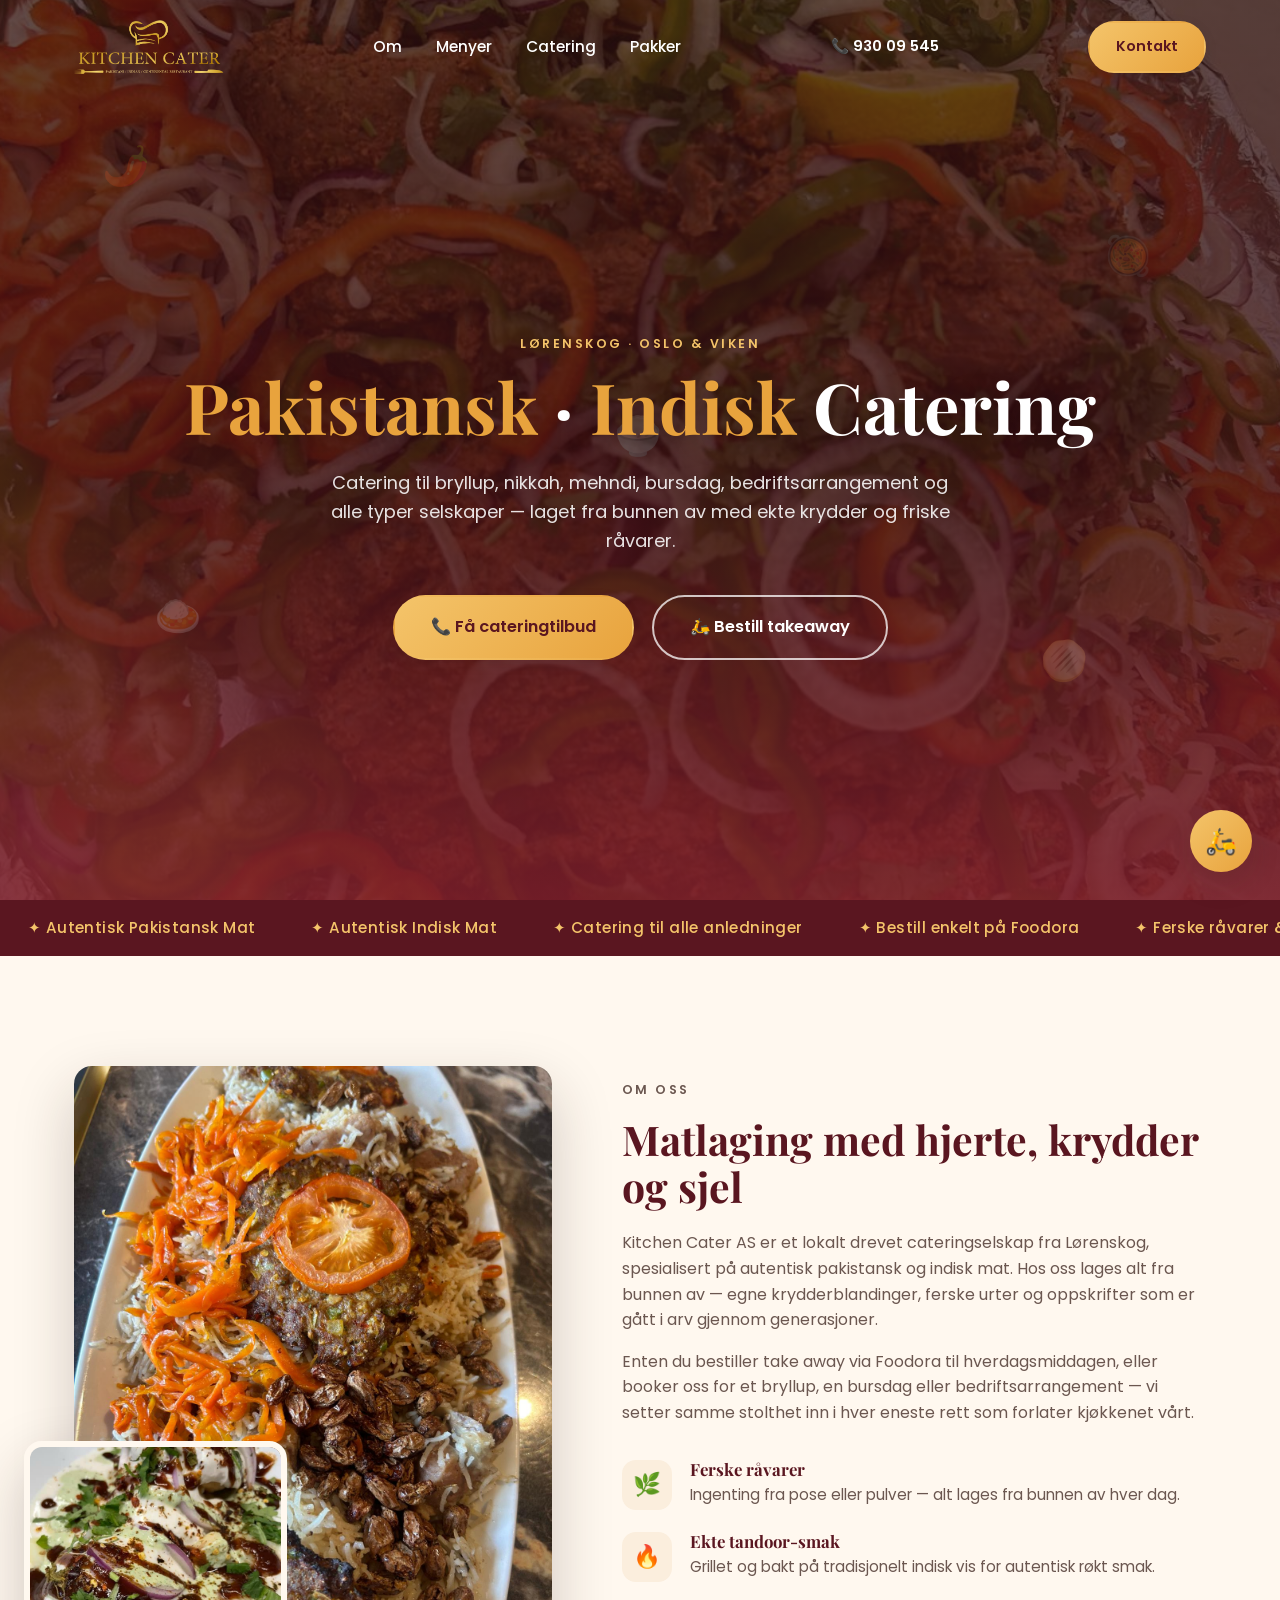
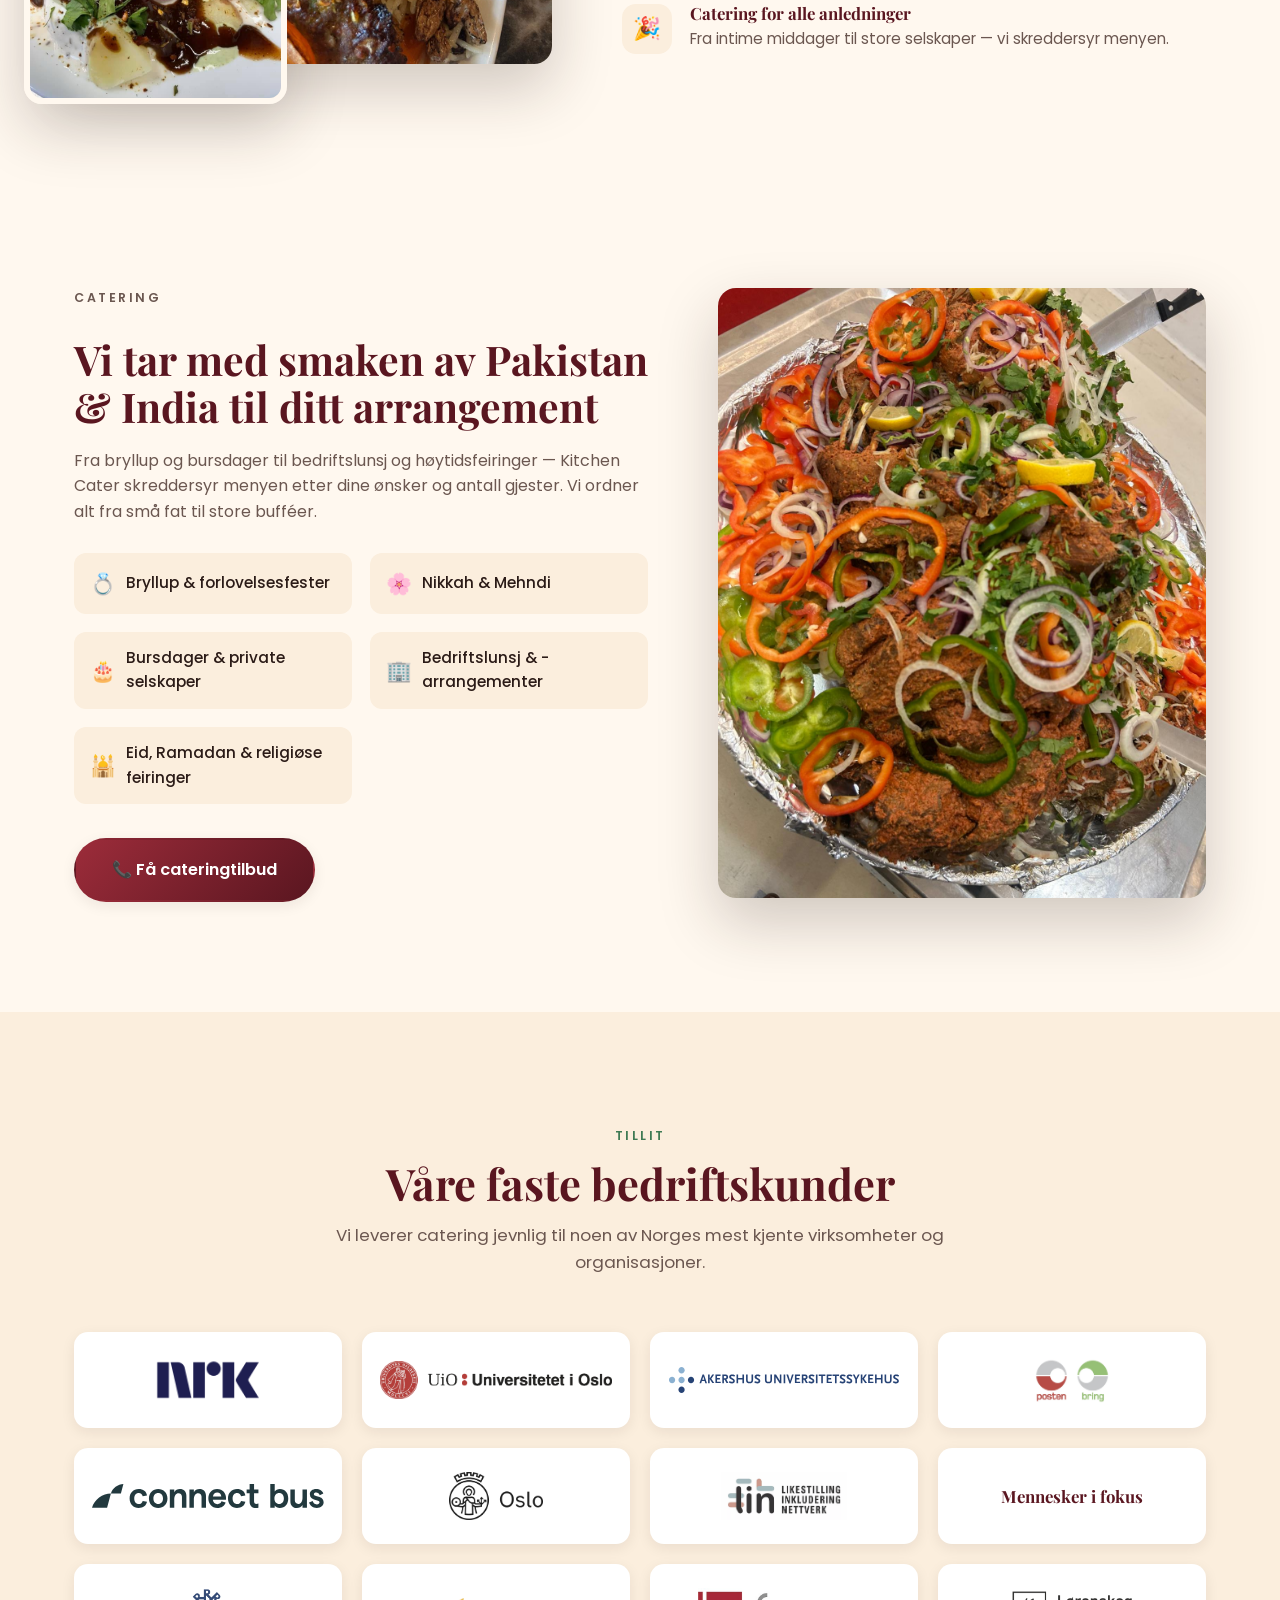
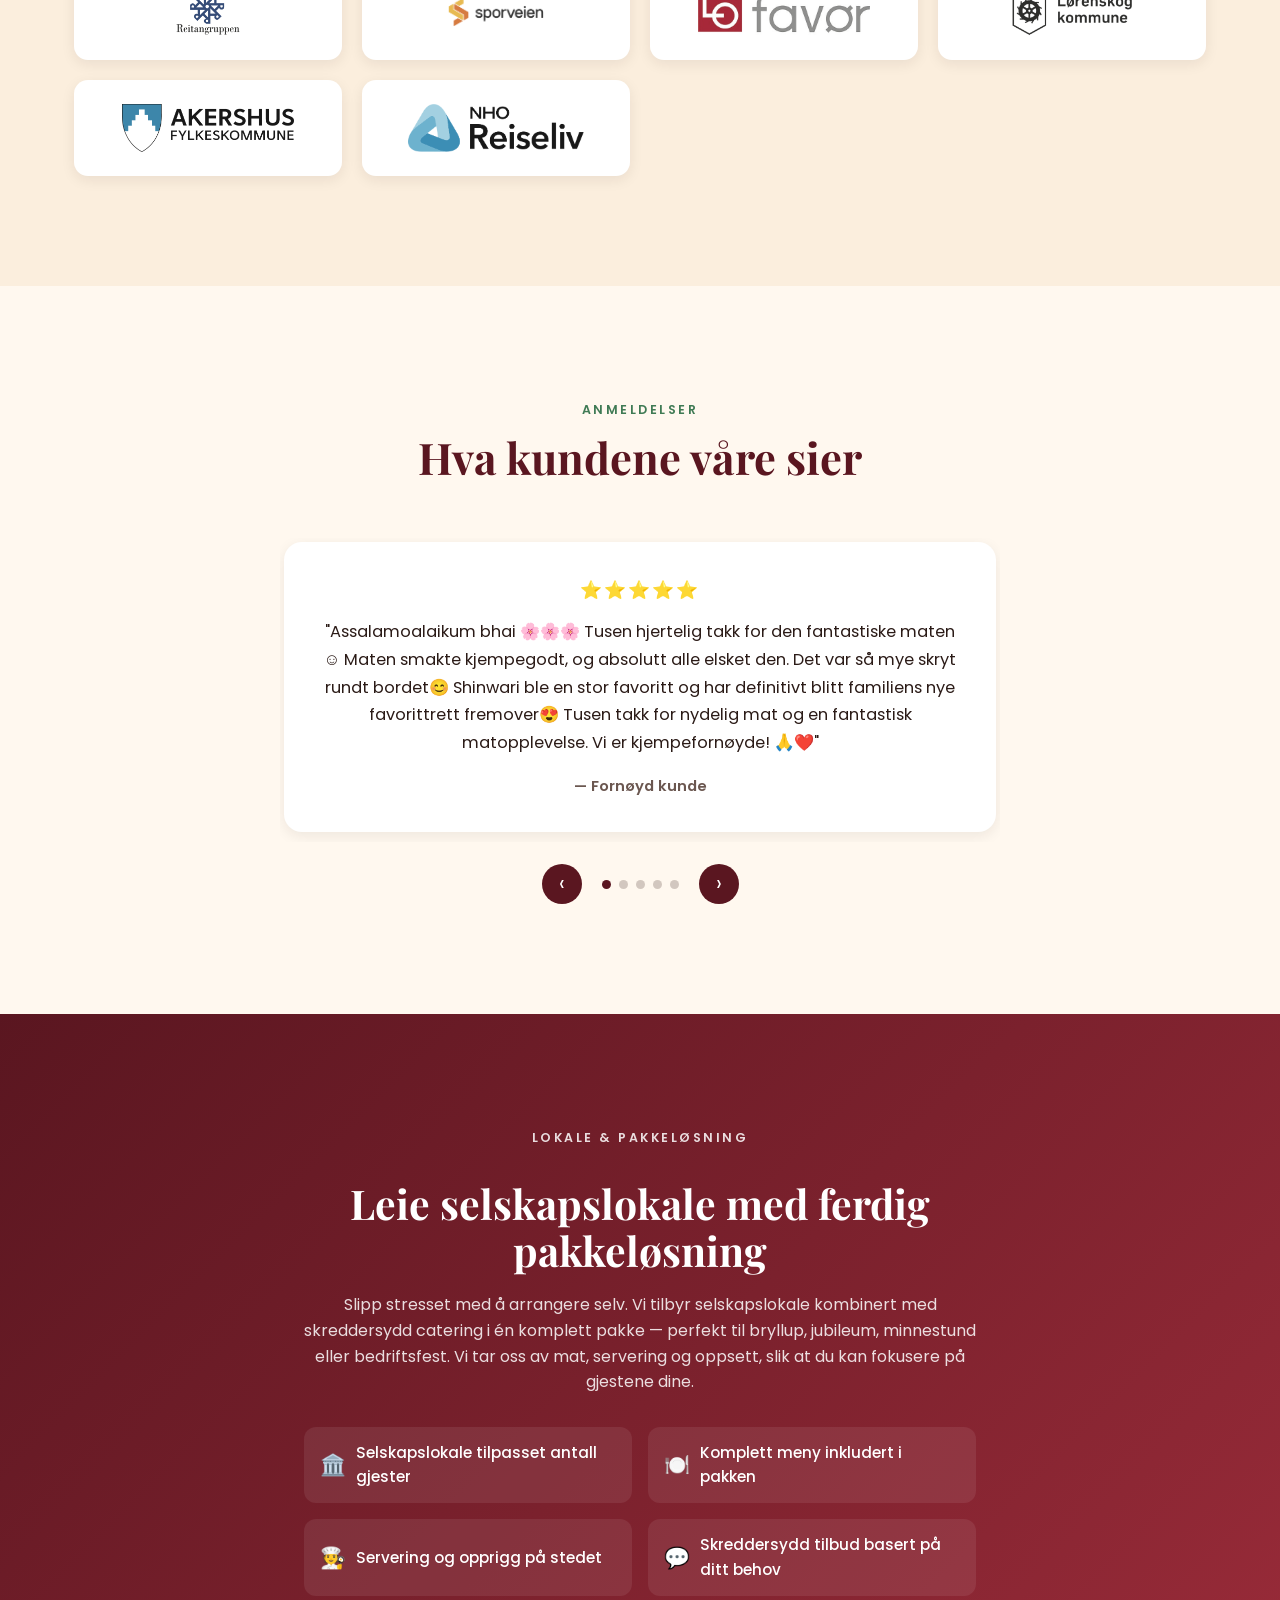
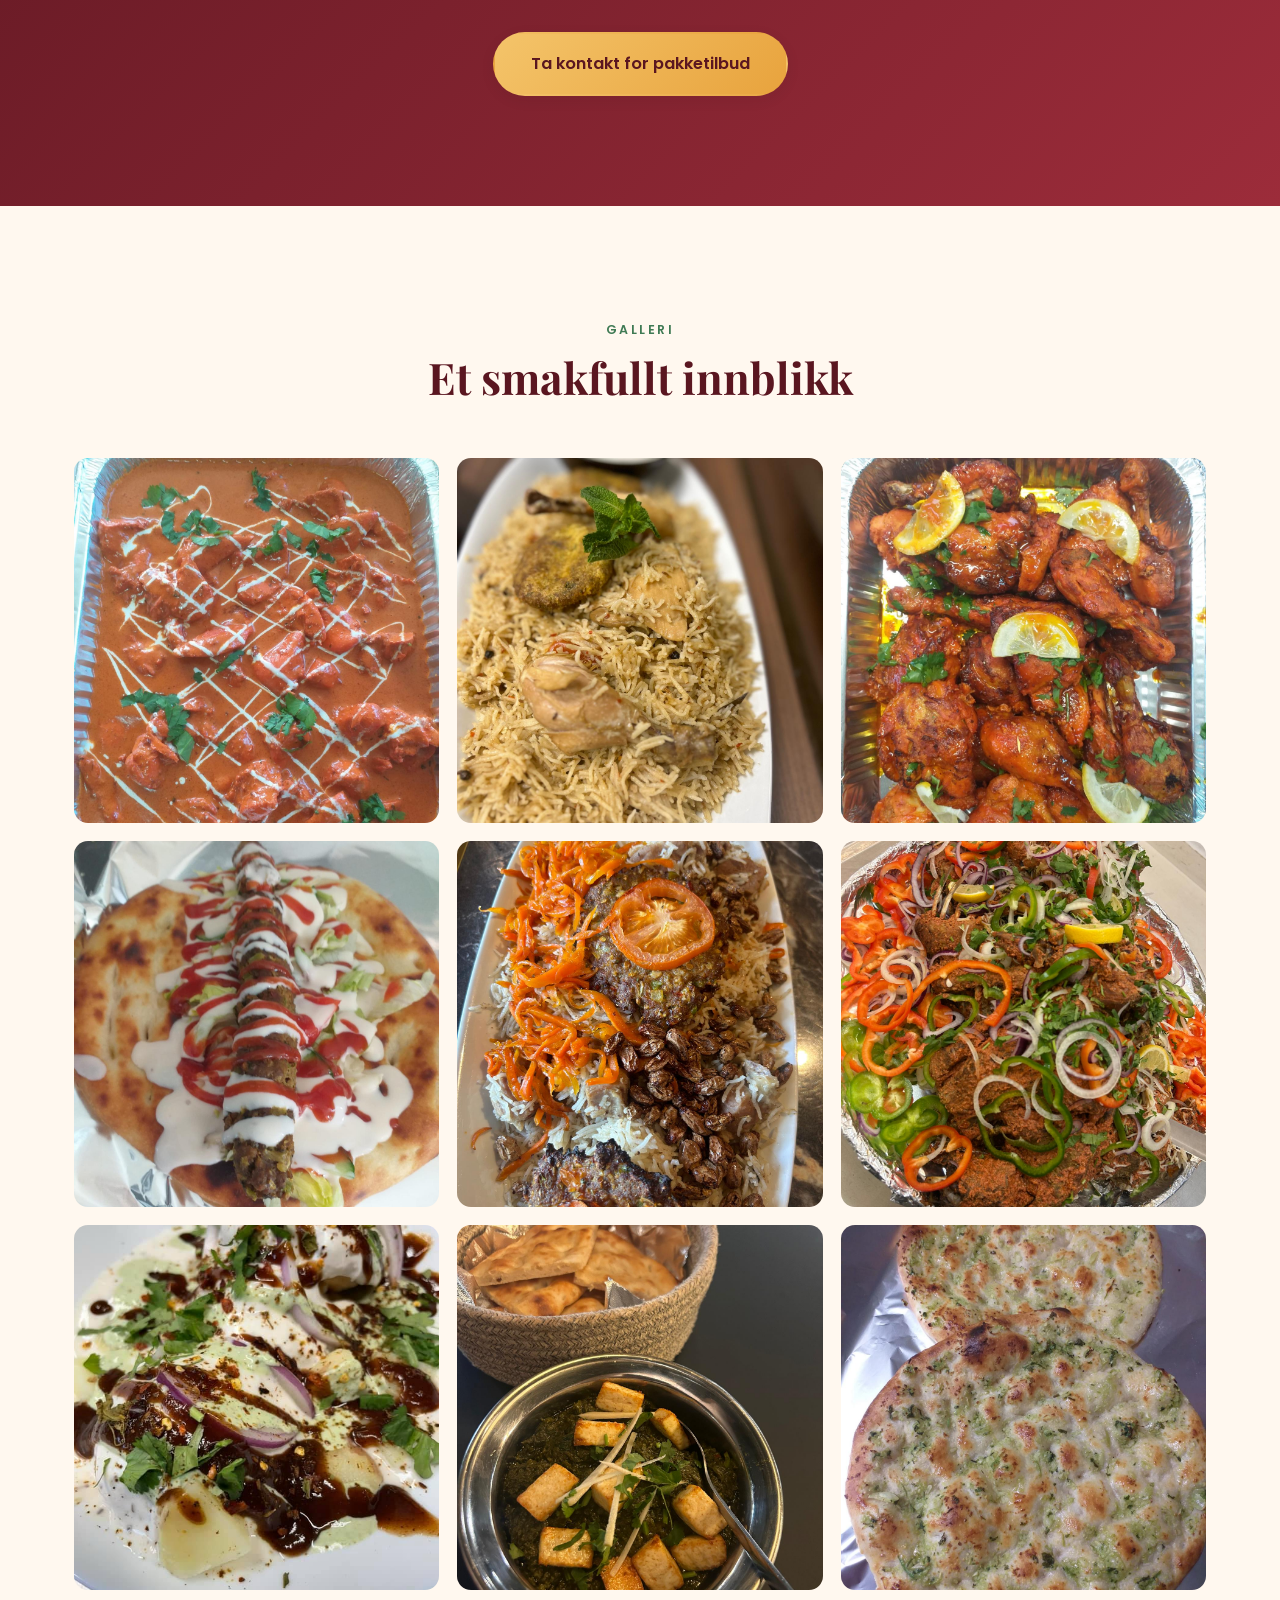
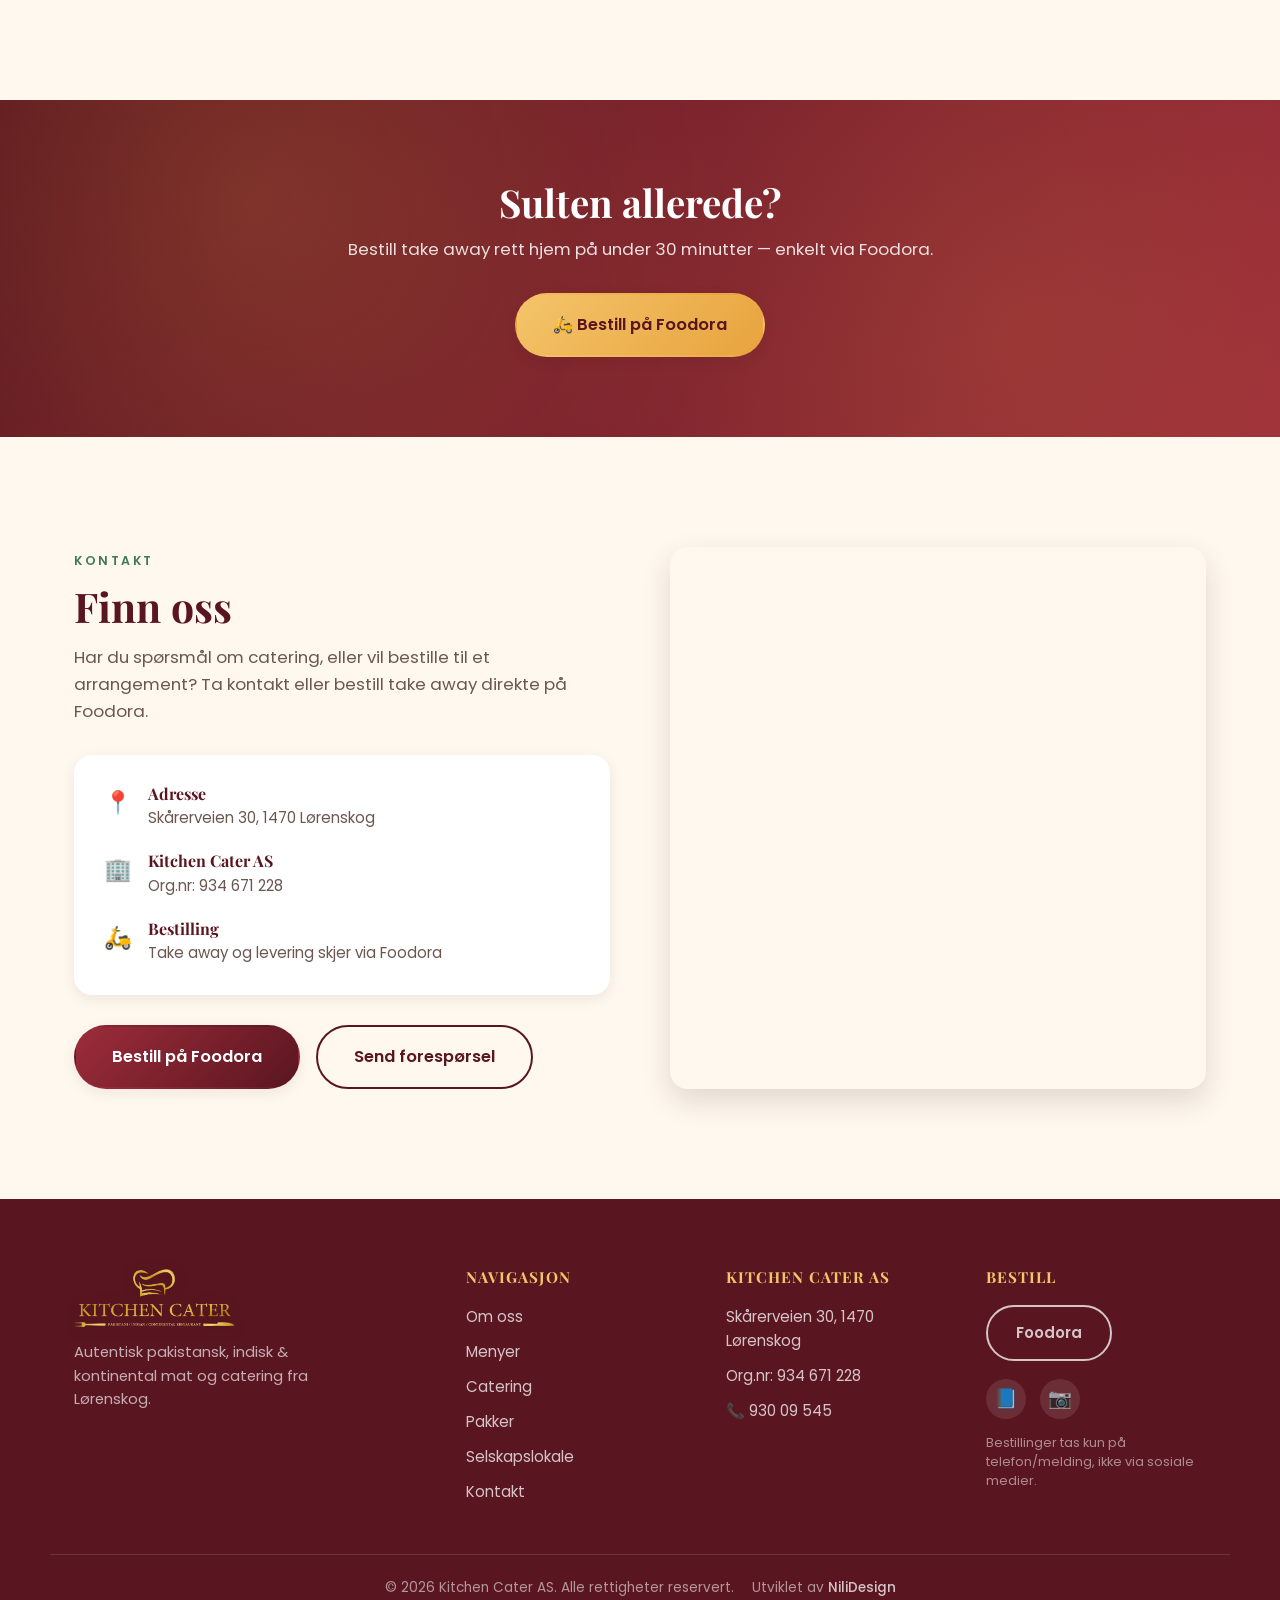
==== commit a16f0b89: "Rett Savour Chicken Pulao og skrivefeil "catringselskap" - Savour Chicken Palaw -> Savour Chicken Pu" ====
--- a/index.html
+++ b/index.html
@@ -126,7 +126,7 @@
       <div class="om-oss-text reveal">
         <p class="eyebrow">Om oss</p>
         <h2>Matlaging med hjerte, krydder og sjel</h2>
-        <p>Kitchen Cater AS er et lokalt drevet catringselskap fra Lørenskog, spesialisert på autentisk pakistansk og
+        <p>Kitchen Cater AS er et lokalt drevet cateringselskap fra Lørenskog, spesialisert på autentisk pakistansk og
           indisk mat. Hos oss lages alt fra bunnen av — egne krydderblandinger, ferske urter og oppskrifter som er
           gått i arv gjennom generasjoner.</p>
         <p>Enten du bestiller take away via Foodora til hverdagsmiddagen, eller booker oss for et bryllup, en bursdag
--- a/css/style.css
+++ b/css/style.css
@@ -332,7 +332,7 @@
 .menu-card-body { padding: 22px 24px 26px; }
 .menu-card-title { display: flex; align-items: baseline; justify-content: space-between; gap: 10px; margin-bottom: 8px; }
 .menu-card-body h3 { font-size: 1.2rem; }
-.menu-card-body p { color: var(--ink-soft); font-size: 0.92rem; margin-bottom: 16px; min-height: 44px; }
+.menu-card-body p { color: #000; font-size: 0.92rem; margin-bottom: 16px; min-height: 44px; }
 .menu-order { color: var(--maroon-dark); font-weight: 600; font-size: 0.92rem; transition: gap var(--transition); }
 .menu-order:hover { color: var(--gold); }
 
@@ -426,15 +426,32 @@
 .pakker-lead { color: var(--ink-soft); font-size: 1.05rem; margin-bottom: 18px; }
 .pakker-actions { display: flex; gap: 16px; justify-content: center; flex-wrap: wrap; margin-top: 8px; }
 
+.pakker-badges { display: flex; flex-wrap: wrap; gap: 10px; justify-content: center; margin-bottom: 28px; }
+.pakker-badge {
+  background: var(--white); color: var(--maroon-dark); font-weight: 600; font-size: 0.85rem;
+  padding: 9px 18px; border-radius: 999px; box-shadow: var(--shadow-sm);
+}
+
+.pakker-tabs { display: flex; flex-wrap: wrap; gap: 10px; justify-content: center; }
+.pakker-tab {
+  font-family: var(--font-body); padding: 10px 22px; border-radius: 999px; border: 2px solid transparent;
+  background: var(--white); color: var(--ink); font-weight: 600; font-size: 0.92rem; cursor: pointer;
+  box-shadow: var(--shadow-sm); transition: transform var(--transition), box-shadow var(--transition), background var(--transition), color var(--transition), border-color var(--transition);
+}
+.pakker-tab:hover { transform: translateY(-2px); box-shadow: var(--shadow-md); }
+.pakker-tab.active {
+  background: linear-gradient(120deg, var(--gold-light), var(--gold)); border-color: var(--gold); color: var(--maroon-dark);
+}
+
 .pakker-grid-section { padding-top: 20px; background: var(--cream-2); }
 .package-grid { display: grid; grid-template-columns: repeat(2, 1fr); gap: 30px; margin-bottom: 44px; }
 .package-card {
-  background: var(--white); border-radius: var(--radius); overflow: hidden;
+  background: var(--white); border-radius: var(--radius); overflow: hidden; scroll-margin-top: 110px;
   box-shadow: var(--shadow-sm); transition: transform var(--transition), box-shadow var(--transition);
 }
-.package-card:hover { transform: translateY(-6px); box-shadow: var(--shadow-md); }
+.package-card:hover { transform: translateY(-8px) scale(1.01); box-shadow: var(--shadow-lg); }
 .package-head {
-  display: flex; align-items: center; gap: 12px; padding: 22px 26px; color: var(--white);
+  display: flex; align-items: center; gap: 12px; padding: 22px 26px; color: var(--white); position: relative;
 }
 .package-icon { font-size: 1.8rem; }
 .package-head h2 { color: var(--white); font-size: 1.5rem; margin: 0; }
@@ -442,19 +459,35 @@
 .package-head-gold { background: linear-gradient(120deg, var(--gold), #b8791f); }
 .package-head-platinum { background: linear-gradient(120deg, #2f4858, #17232b); }
 .package-head-diamond { background: linear-gradient(120deg, var(--maroon-light), var(--maroon-dark)); }
-.package-body { padding: 24px 26px 28px; display: flex; flex-direction: column; gap: 16px; }
+.package-popular {
+  position: absolute; top: 14px; right: 18px; background: var(--gold); color: var(--maroon-dark);
+  font-size: 0.68rem; font-weight: 800; letter-spacing: 0.5px; text-transform: uppercase;
+  padding: 5px 12px; border-radius: 999px; box-shadow: var(--shadow-sm);
+}
+.package-body { padding: 24px 26px 28px; display: flex; flex-direction: column; gap: 18px; }
 .package-group h4 {
+  display: flex; align-items: center; gap: 7px;
   font-family: var(--font-body); font-size: 0.78rem; font-weight: 700; letter-spacing: 1px;
-  text-transform: uppercase; color: var(--green); margin-bottom: 4px;
-}
-.package-group p { color: var(--ink); font-size: 0.93rem; line-height: 1.6; margin: 0; }
-
-.package-notes { display: grid; grid-template-columns: 1fr 1fr; gap: 20px; margin-bottom: 40px; }
+  text-transform: uppercase; color: var(--green); margin-bottom: 9px;
+}
+.chip-row { display: flex; flex-wrap: wrap; gap: 8px; }
+.dish-chip {
+  background: var(--cream); color: var(--ink); font-size: 0.82rem; font-weight: 500;
+  padding: 6px 13px; border-radius: 999px; border: 1px solid rgba(122, 31, 43, 0.12);
+  transition: background var(--transition), transform var(--transition), border-color var(--transition);
+}
+.dish-chip:hover { background: var(--gold-light); border-color: var(--gold); transform: translateY(-2px); }
+
+.package-notes { display: grid; grid-template-columns: repeat(auto-fit, minmax(260px, 1fr)); gap: 20px; margin-bottom: 40px; }
 .package-note {
   display: flex; gap: 14px; align-items: flex-start; background: var(--white); border-radius: 14px;
-  padding: 20px 22px; box-shadow: var(--shadow-sm);
-}
-.package-note span { font-size: 1.4rem; flex-shrink: 0; }
+  padding: 20px 22px; box-shadow: var(--shadow-sm); transition: transform var(--transition), box-shadow var(--transition);
+}
+.package-note:hover { transform: translateY(-4px); box-shadow: var(--shadow-md); }
+.package-note-icon {
+  font-size: 1.3rem; flex-shrink: 0; width: 42px; height: 42px; border-radius: 50%;
+  background: var(--cream-2); display: flex; align-items: center; justify-content: center;
+}
 .package-note p { color: var(--ink-soft); font-size: 0.92rem; margin: 0; }
 .package-note strong { color: var(--maroon-dark); }
 
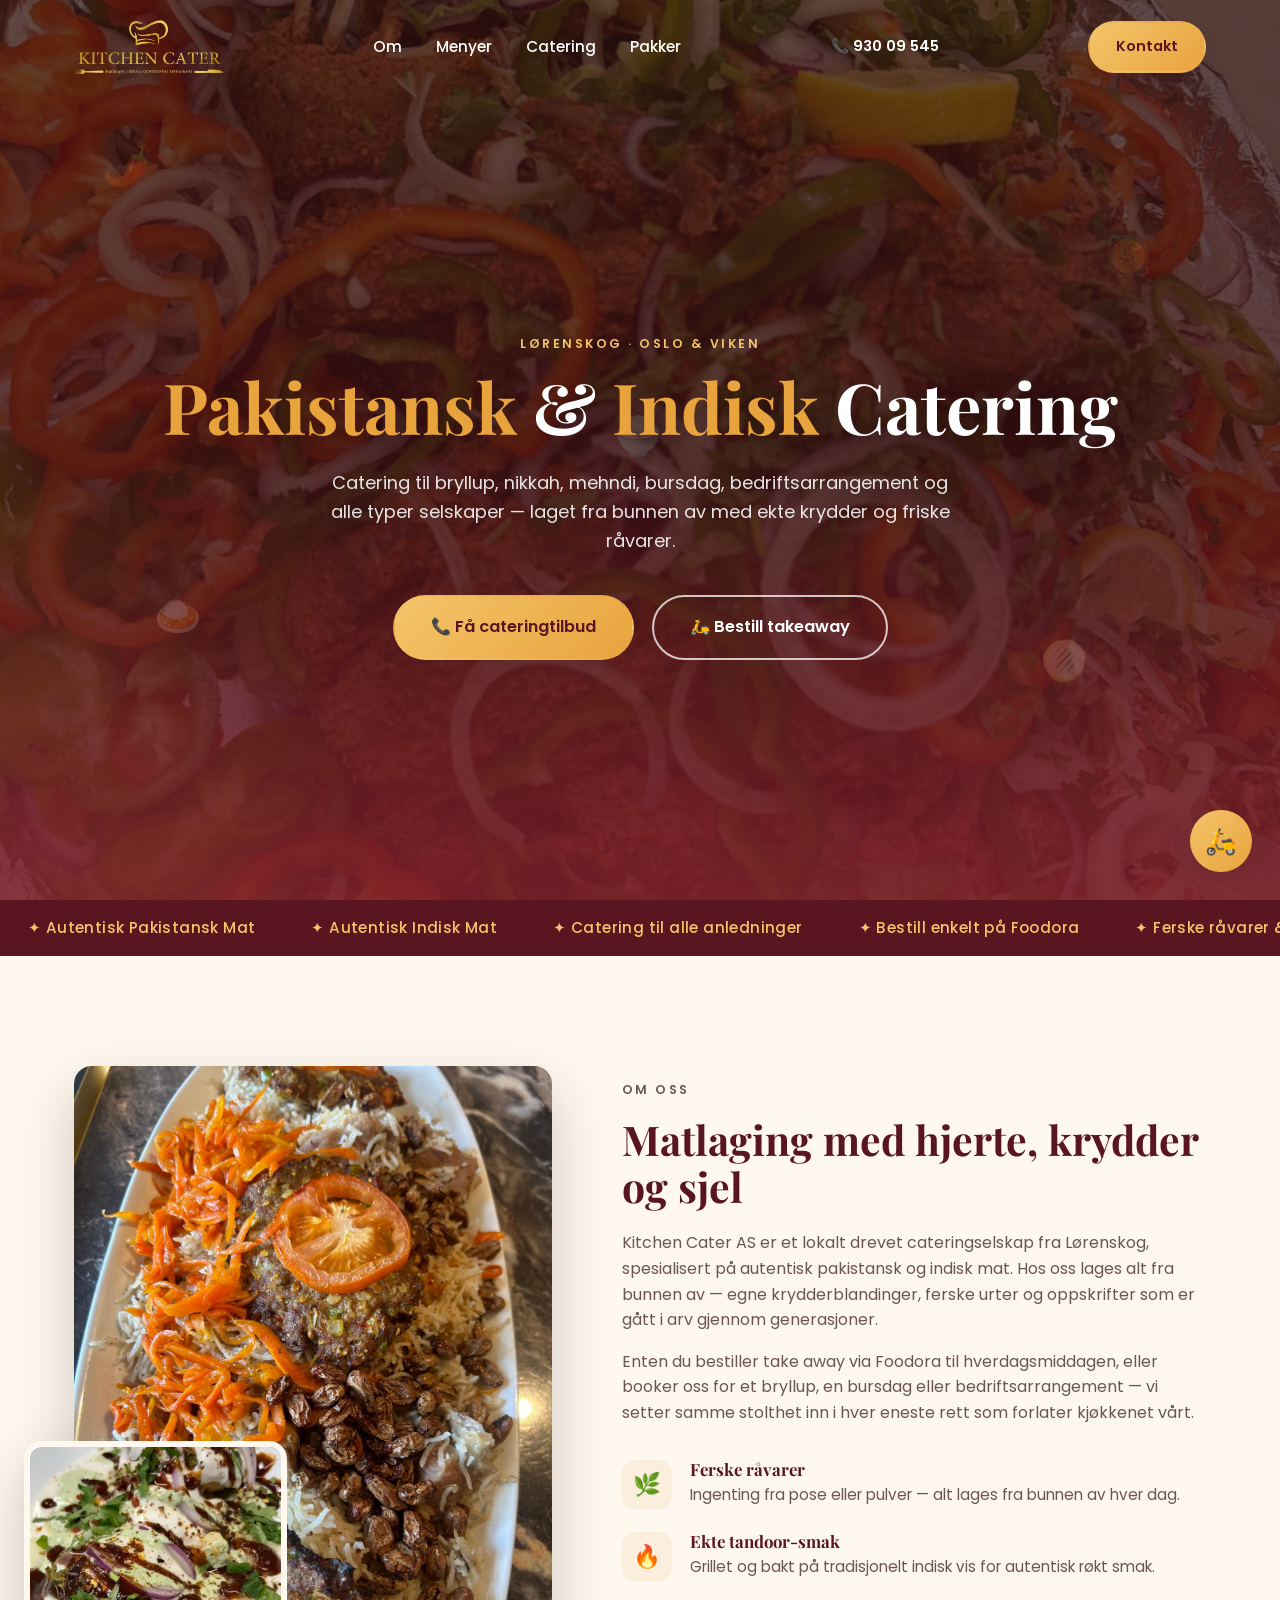
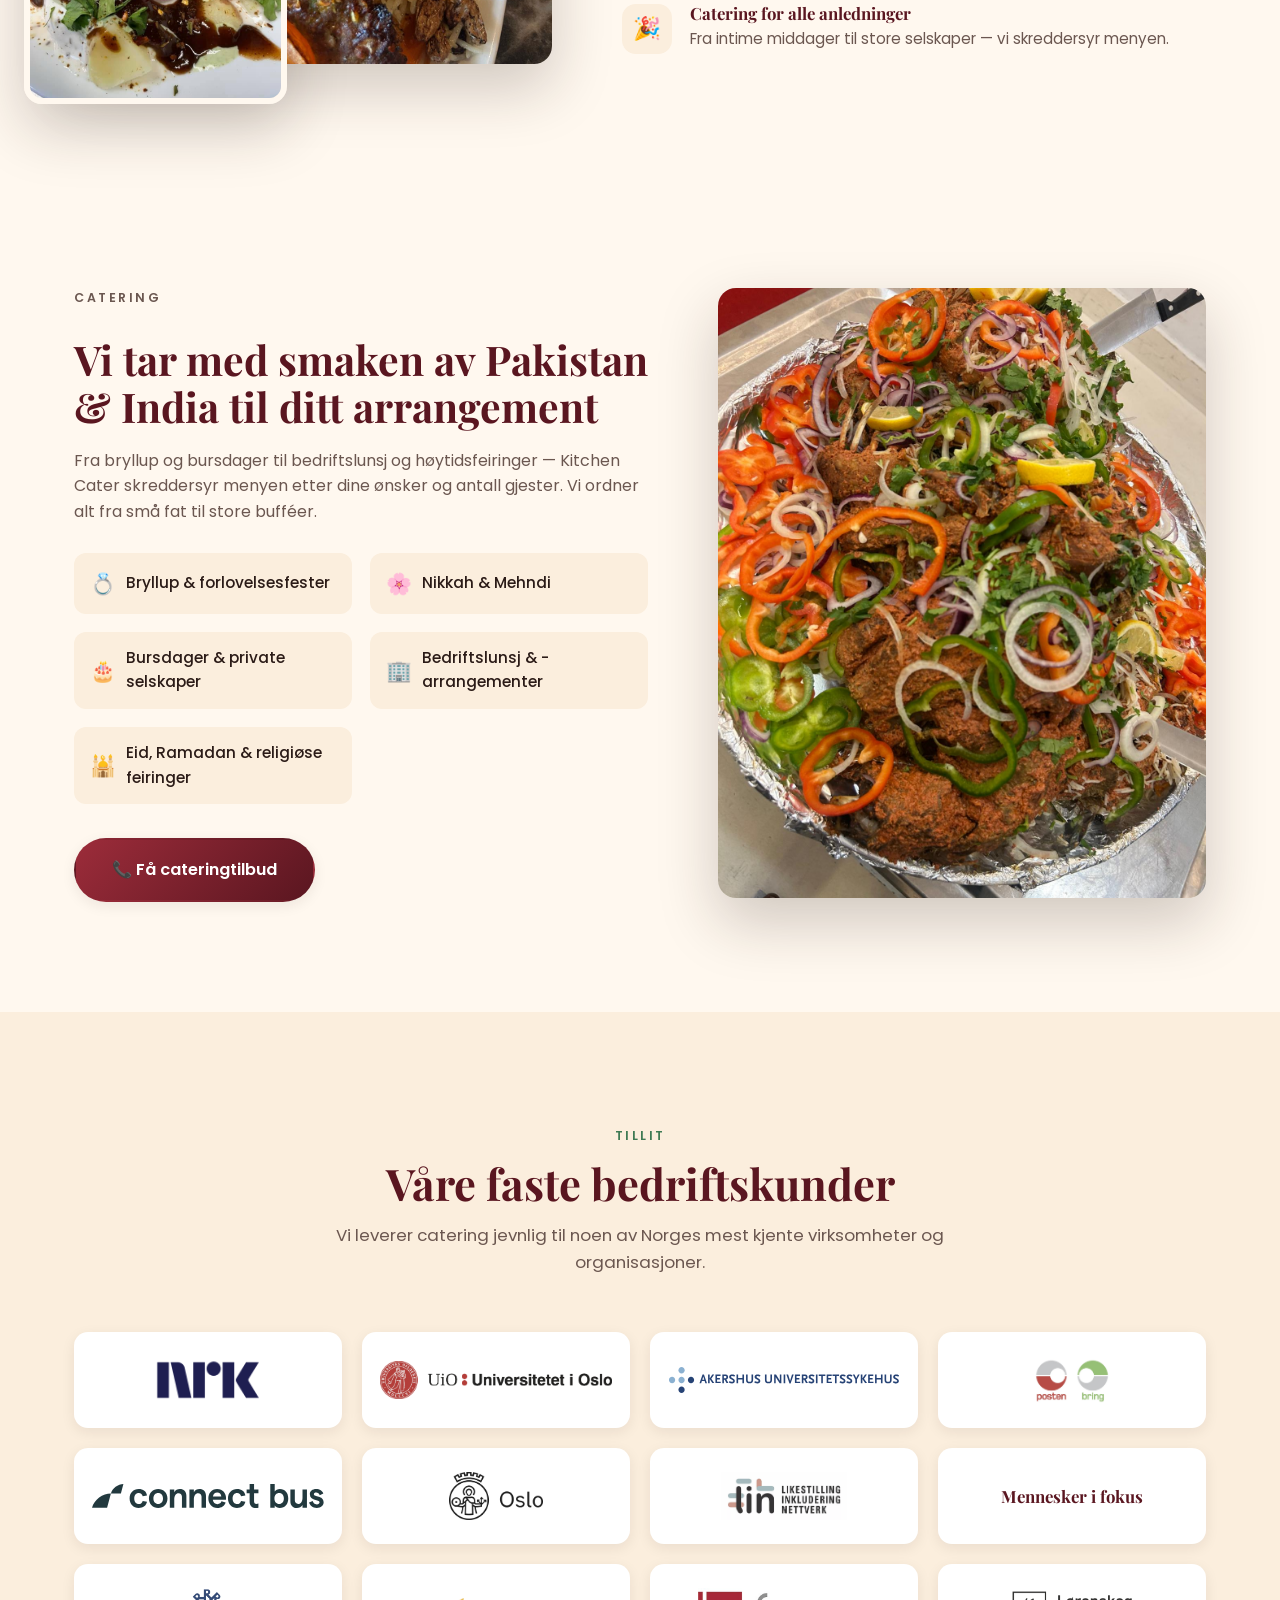
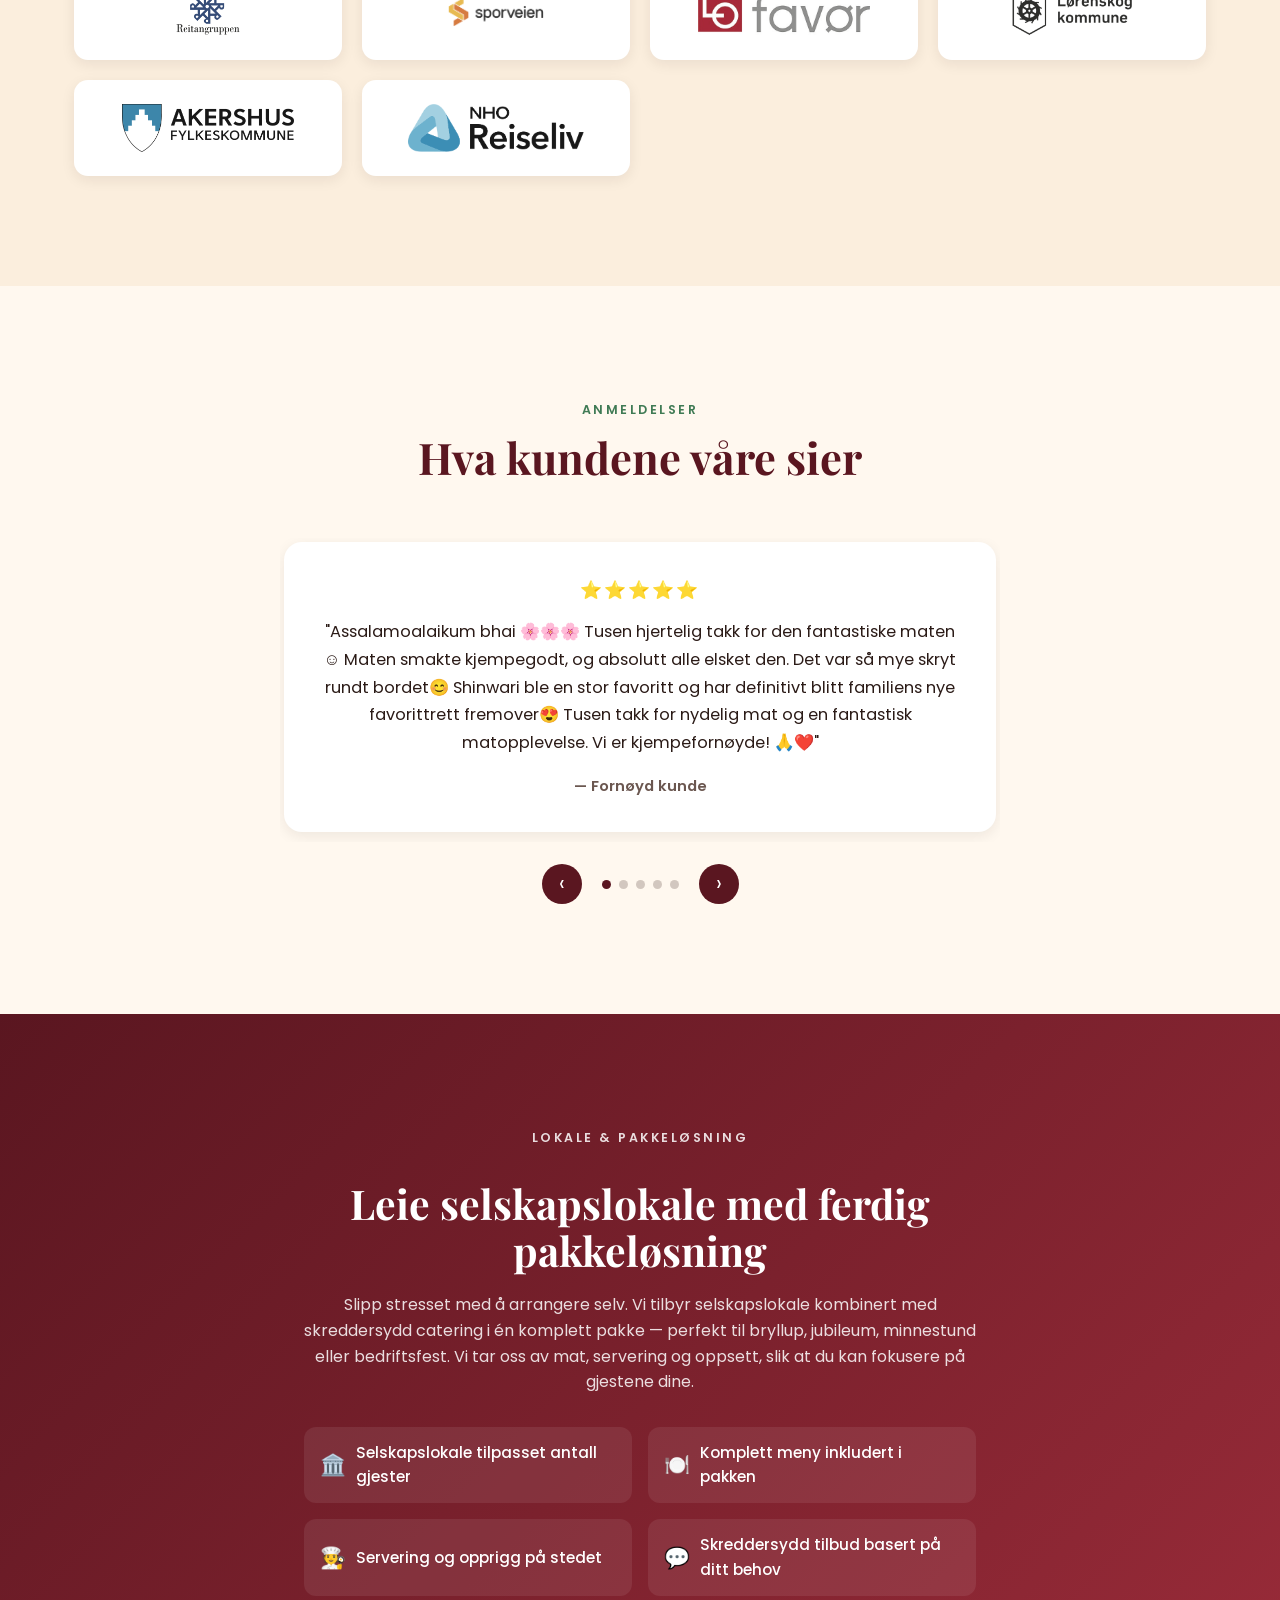
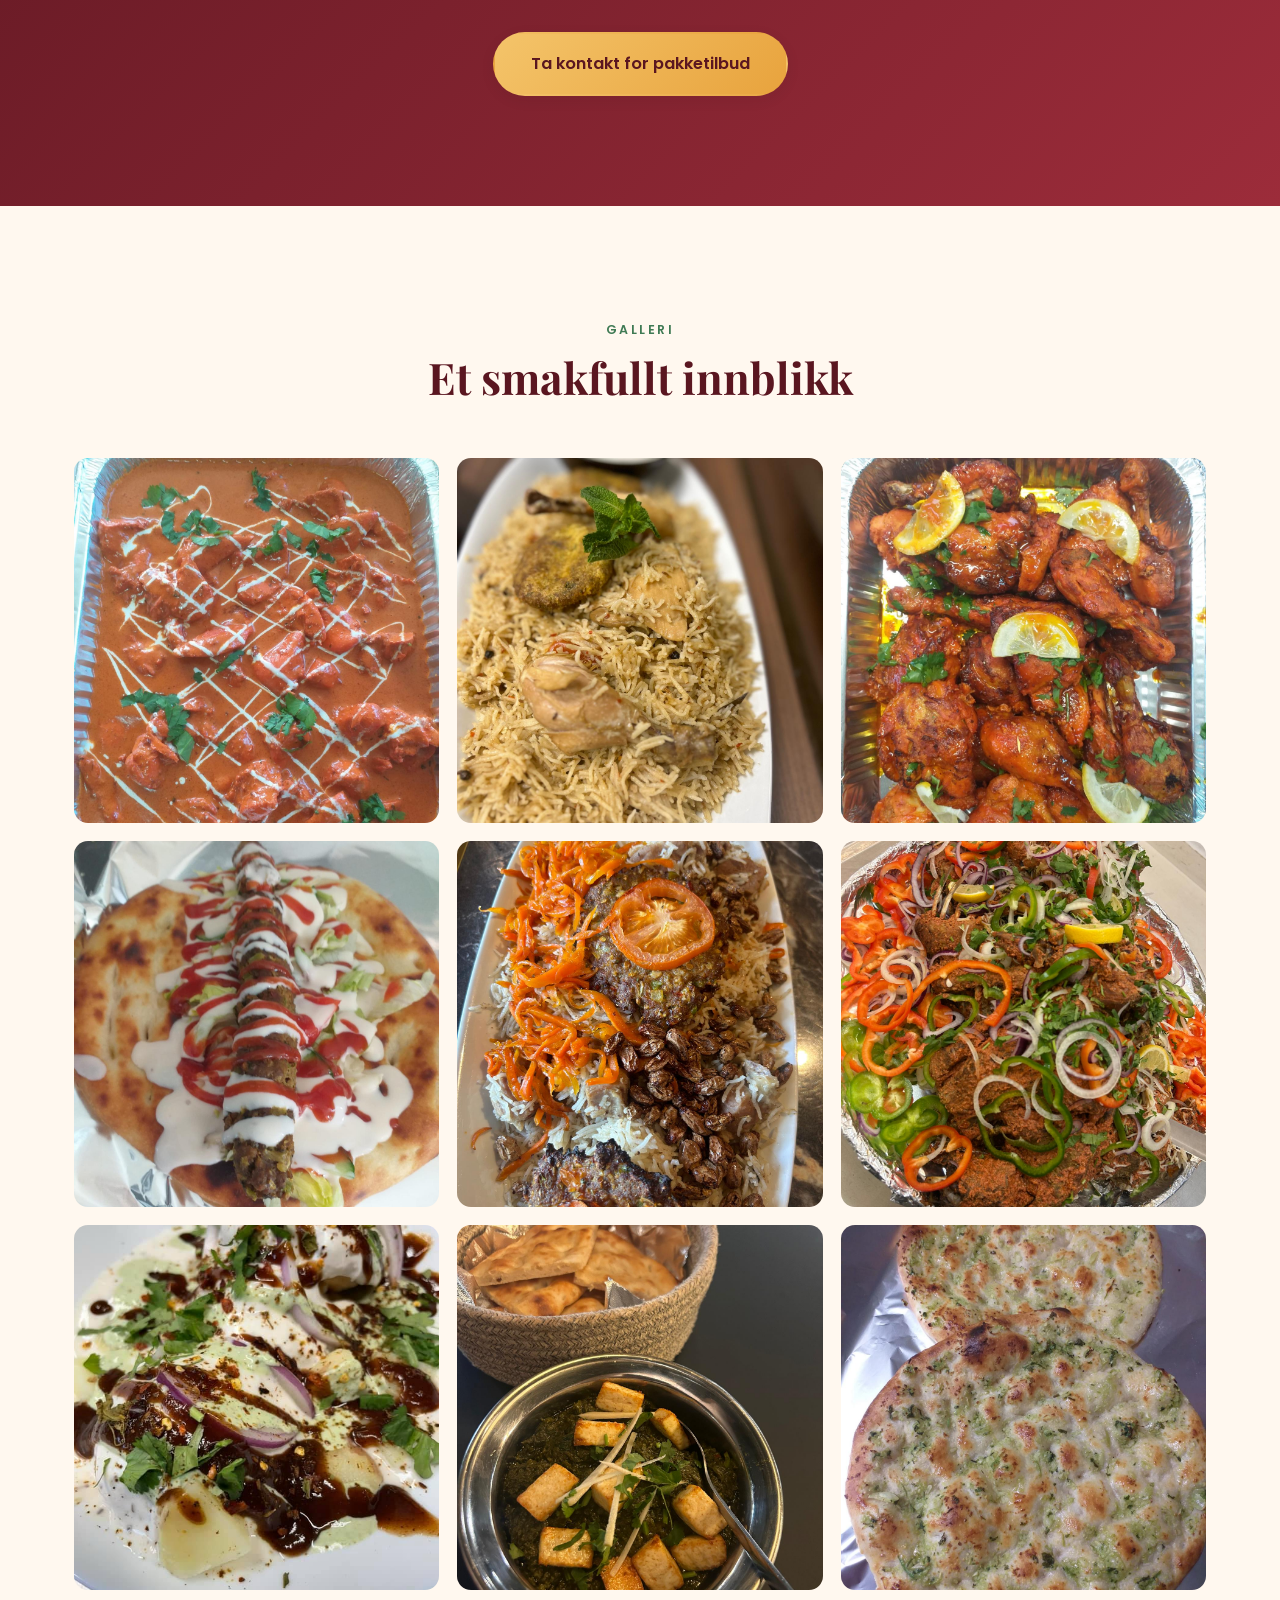
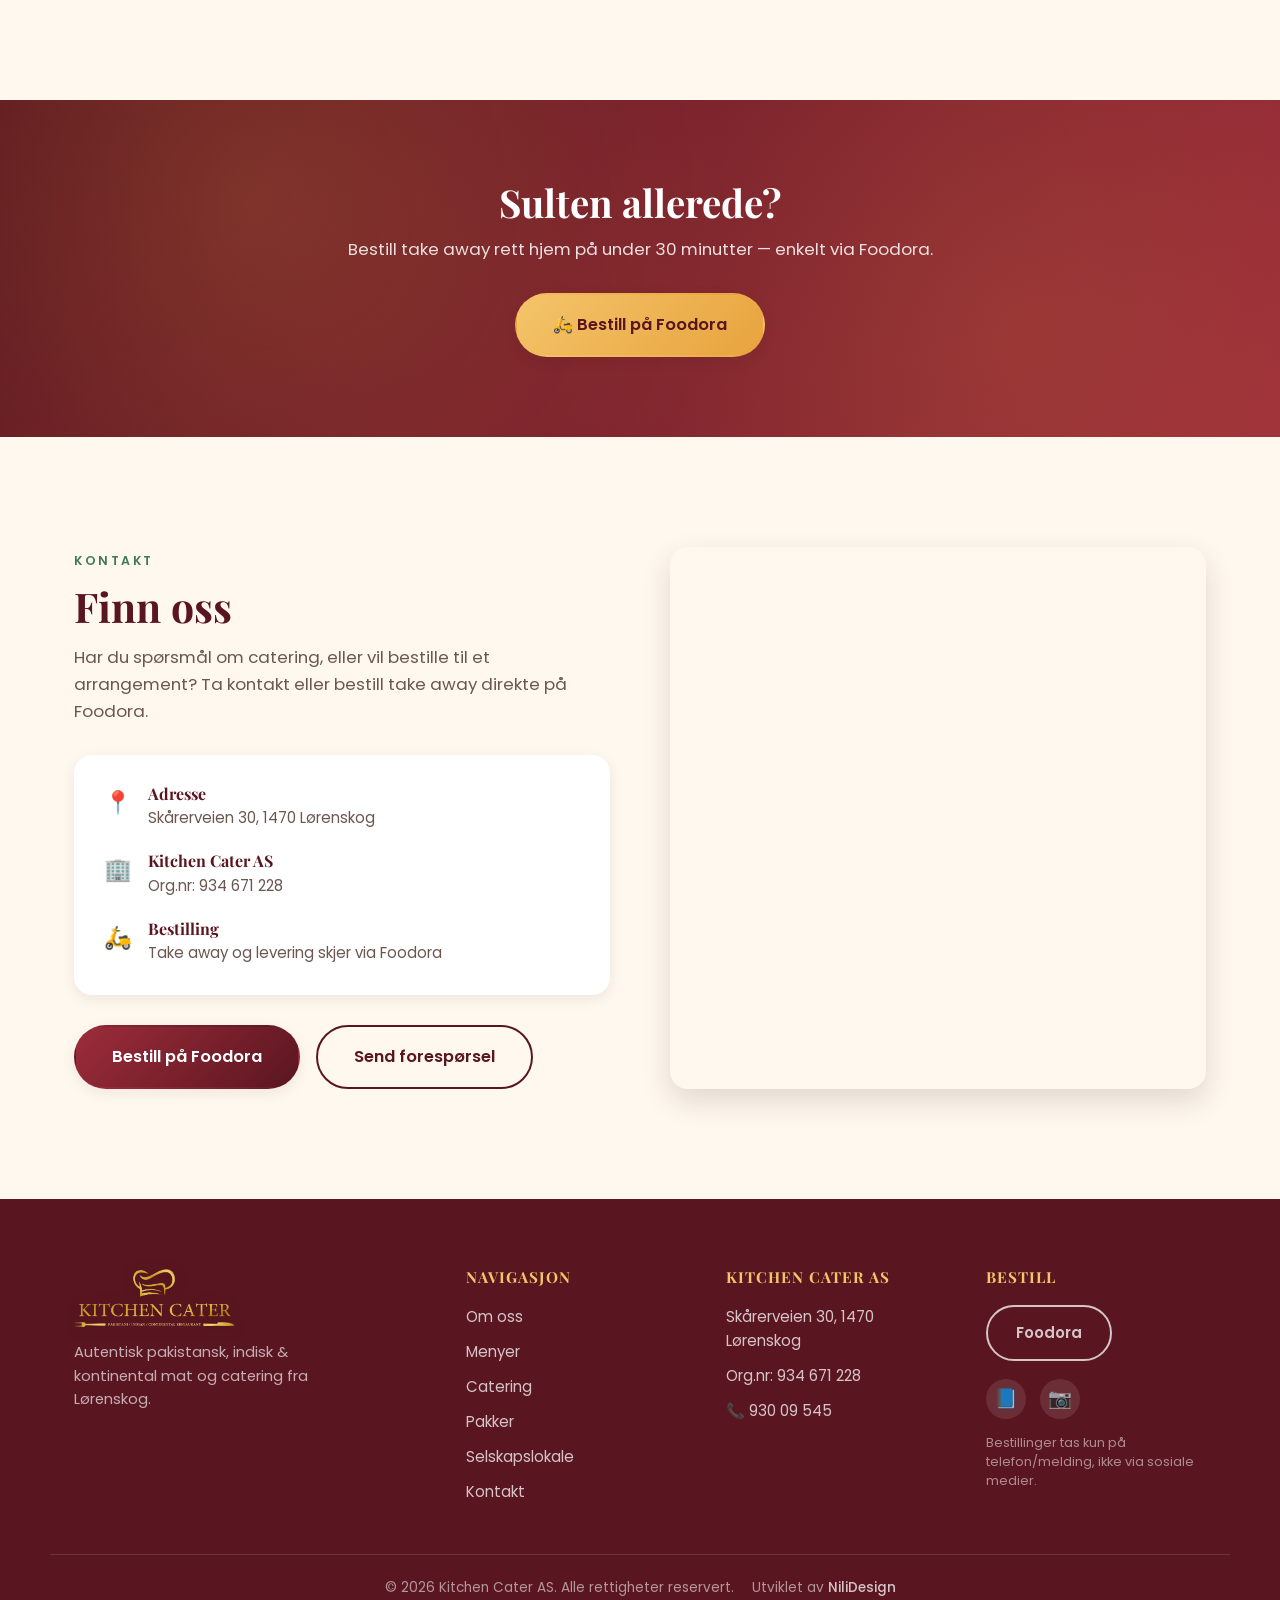
==== commit 6b8e1979: "Endre hero-heading til "Pakistansk & Indisk Catering" Co-Authored-By: Claude Sonnet 5 <noreply@anthr" ====
--- a/index.html
+++ b/index.html
@@ -87,7 +87,7 @@
     </div>
     <div class="container hero-content">
       <p class="eyebrow reveal">Lørenskog · Oslo &amp; Viken</p>
-      <h1 class="reveal"><span class="text-gold">Pakistansk</span> · <span class="text-gold">Indisk</span> Catering</h1>
+      <h1 class="reveal"><span class="text-gold">Pakistansk</span> &amp; <span class="text-gold">Indisk</span> Catering</h1>
       <p class="hero-sub reveal">Catering til bryllup, nikkah, mehndi, bursdag, bedriftsarrangement og alle typer
         selskaper — laget fra bunnen av med ekte krydder og friske råvarer.</p>
       <div class="hero-actions reveal">
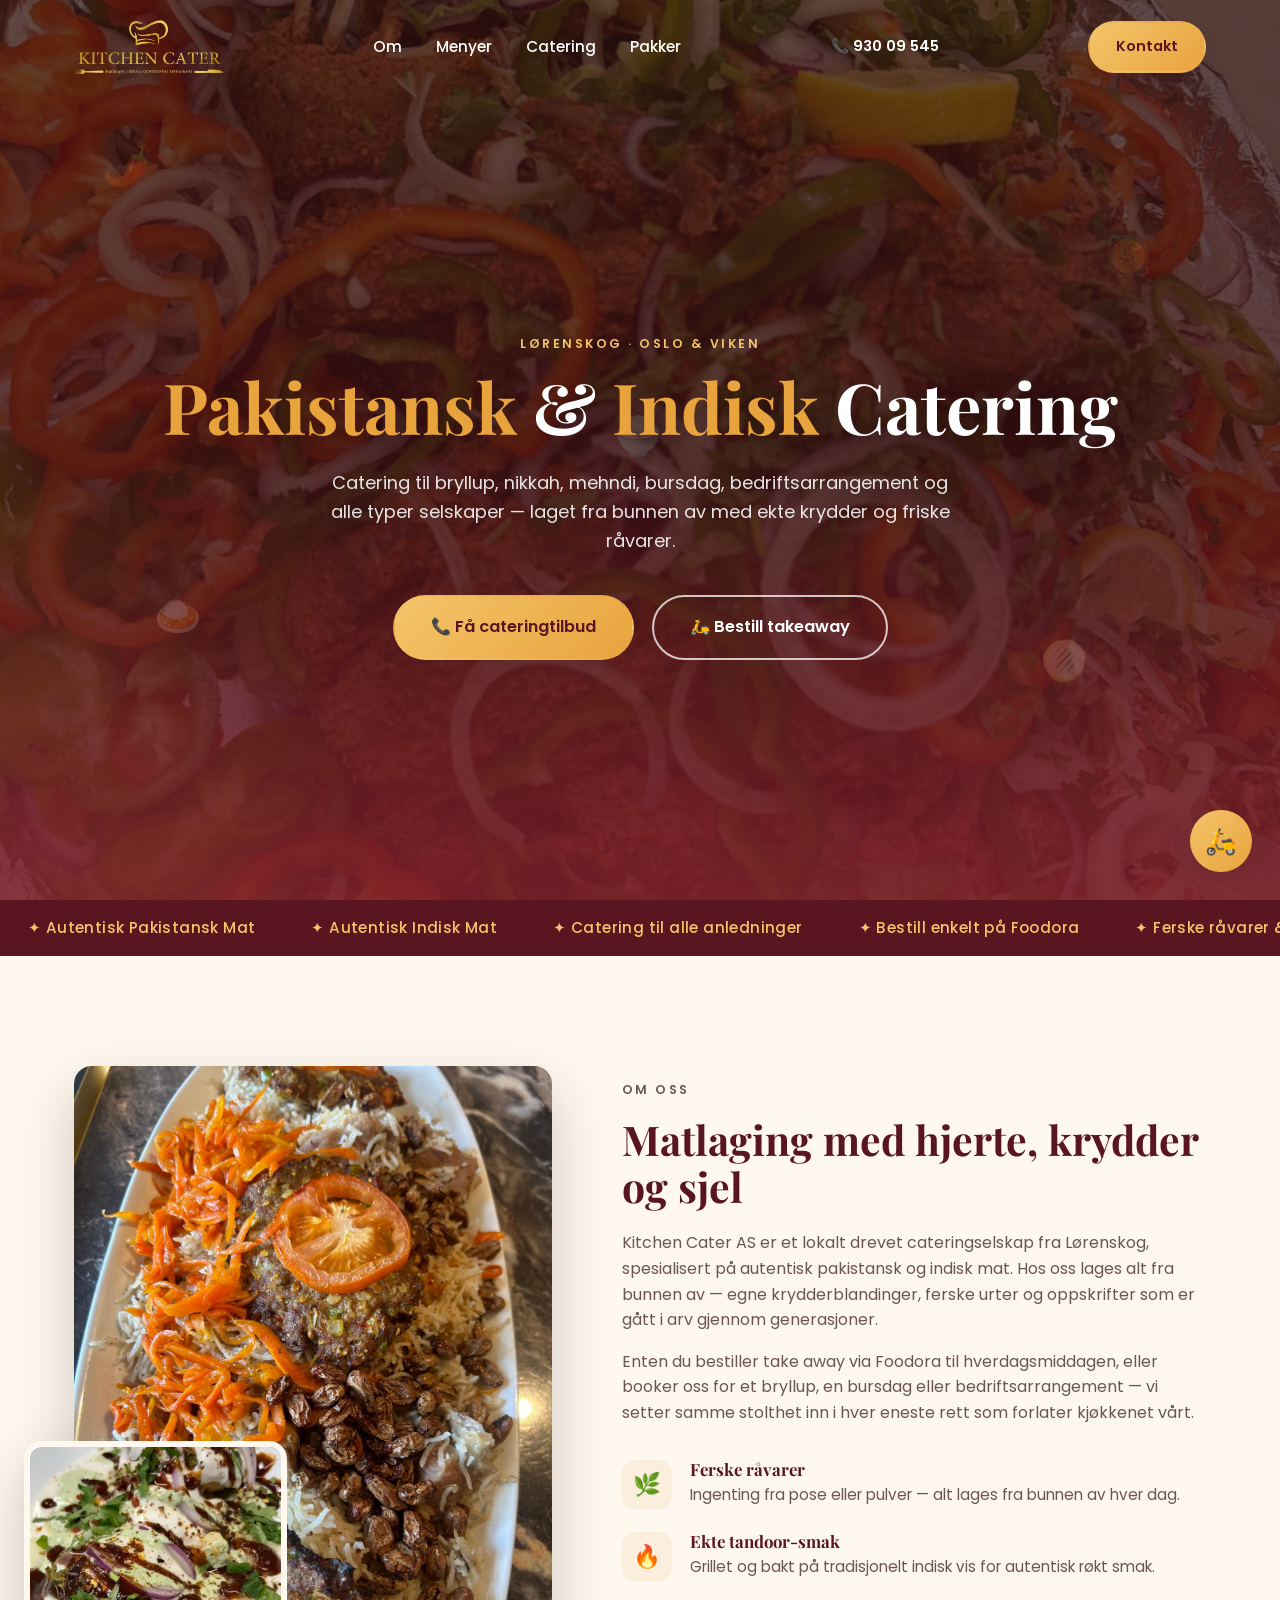
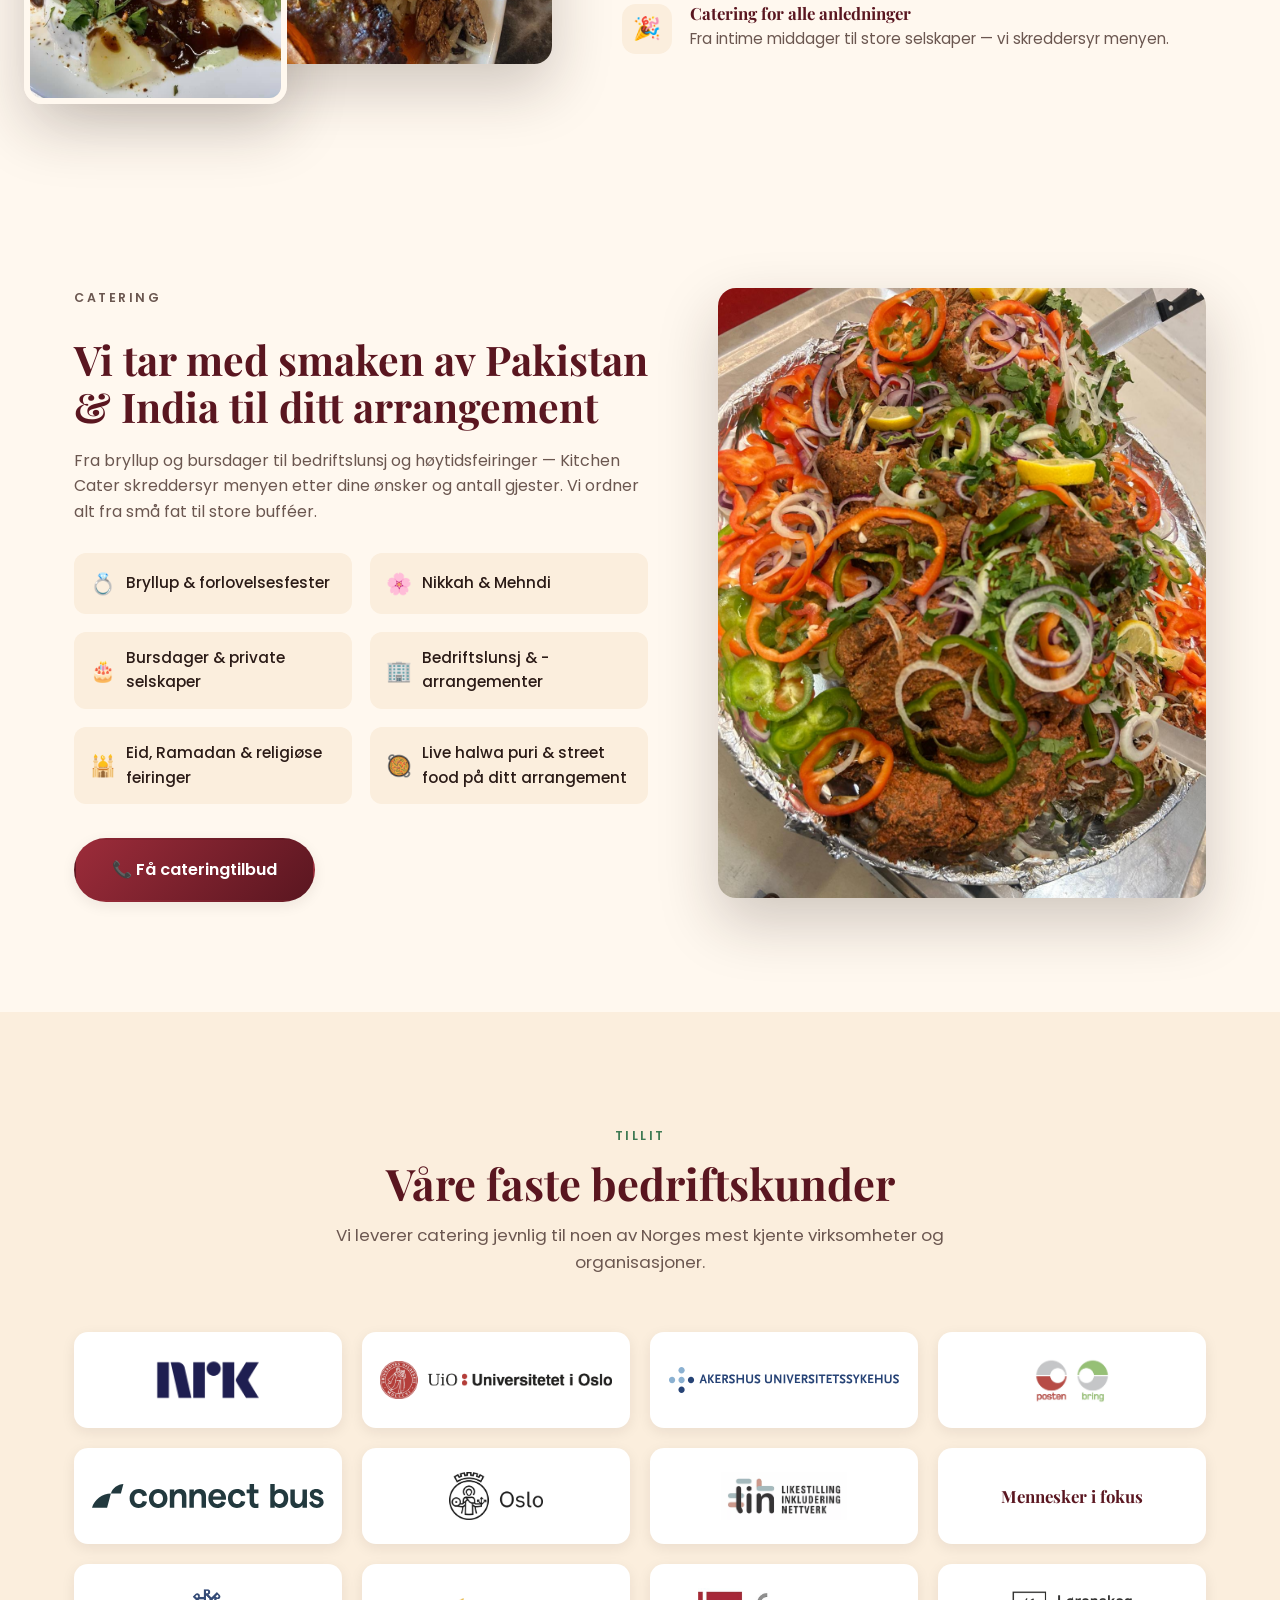
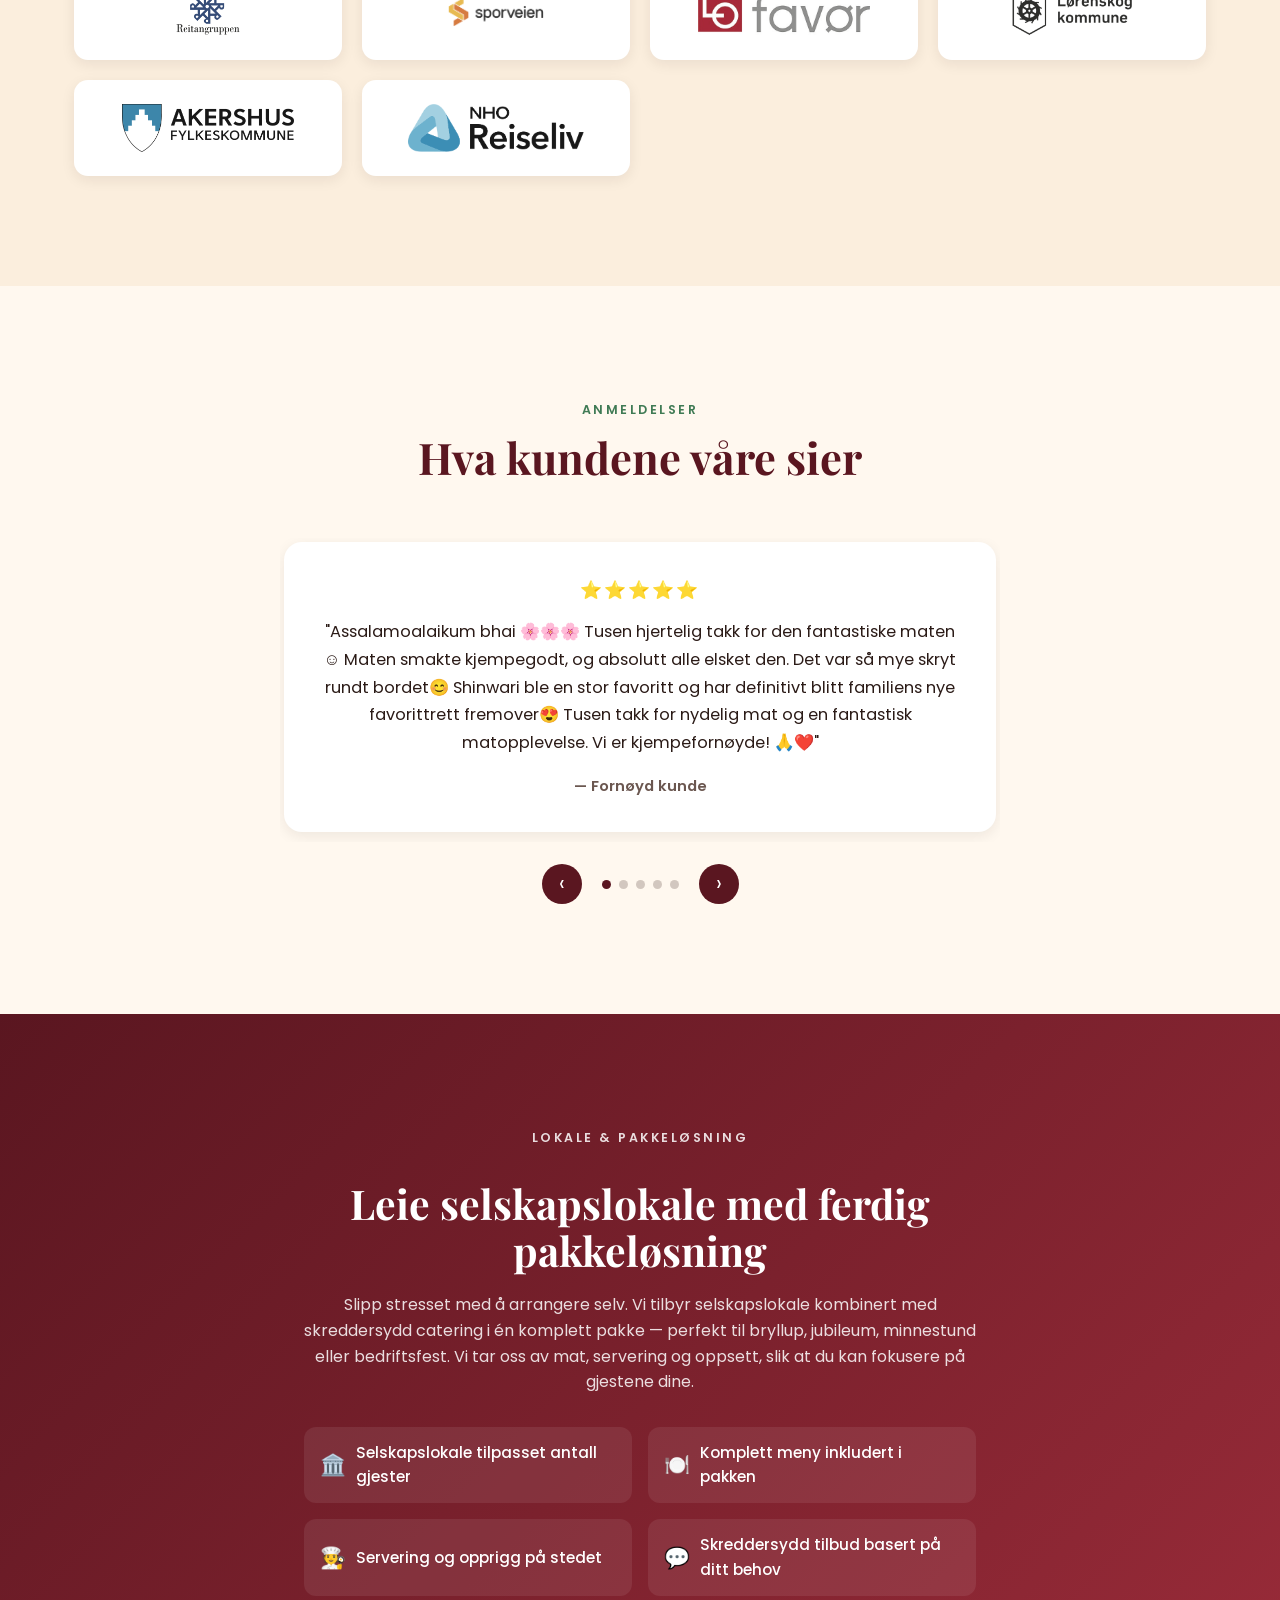
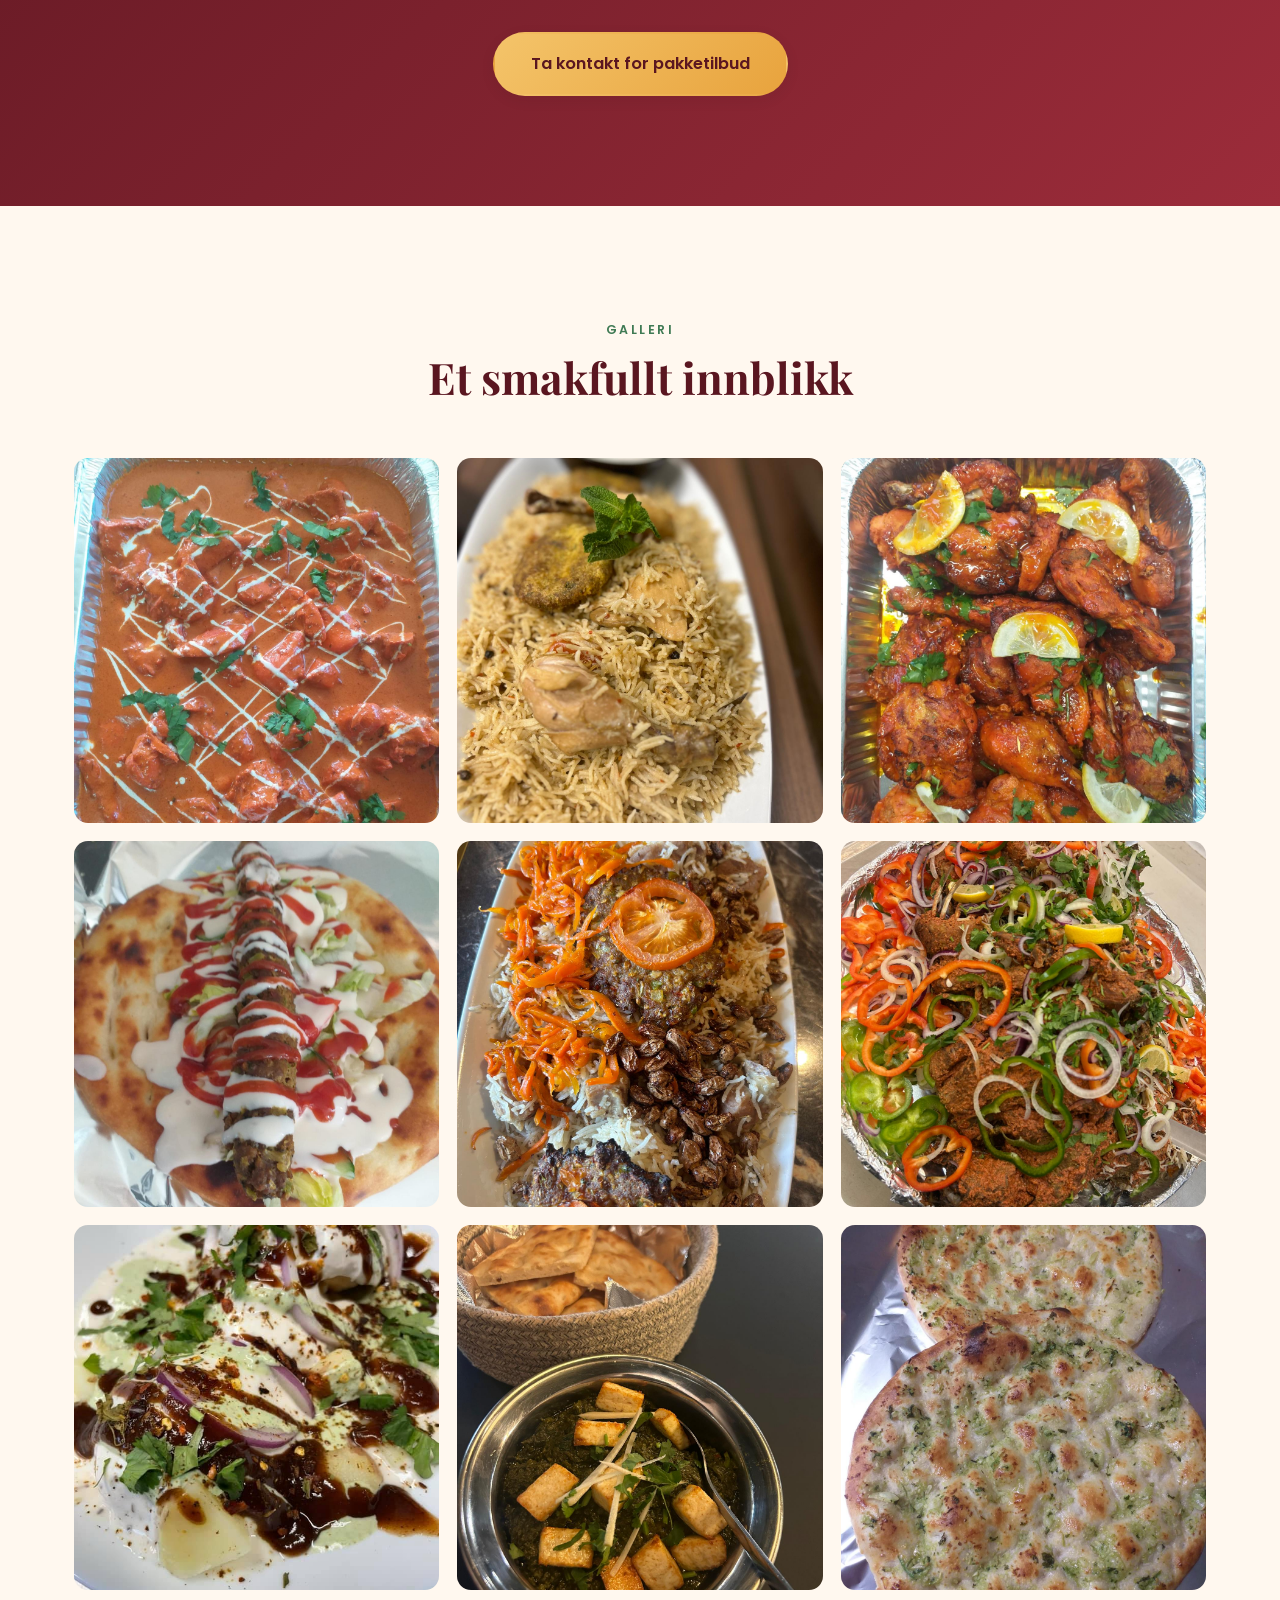
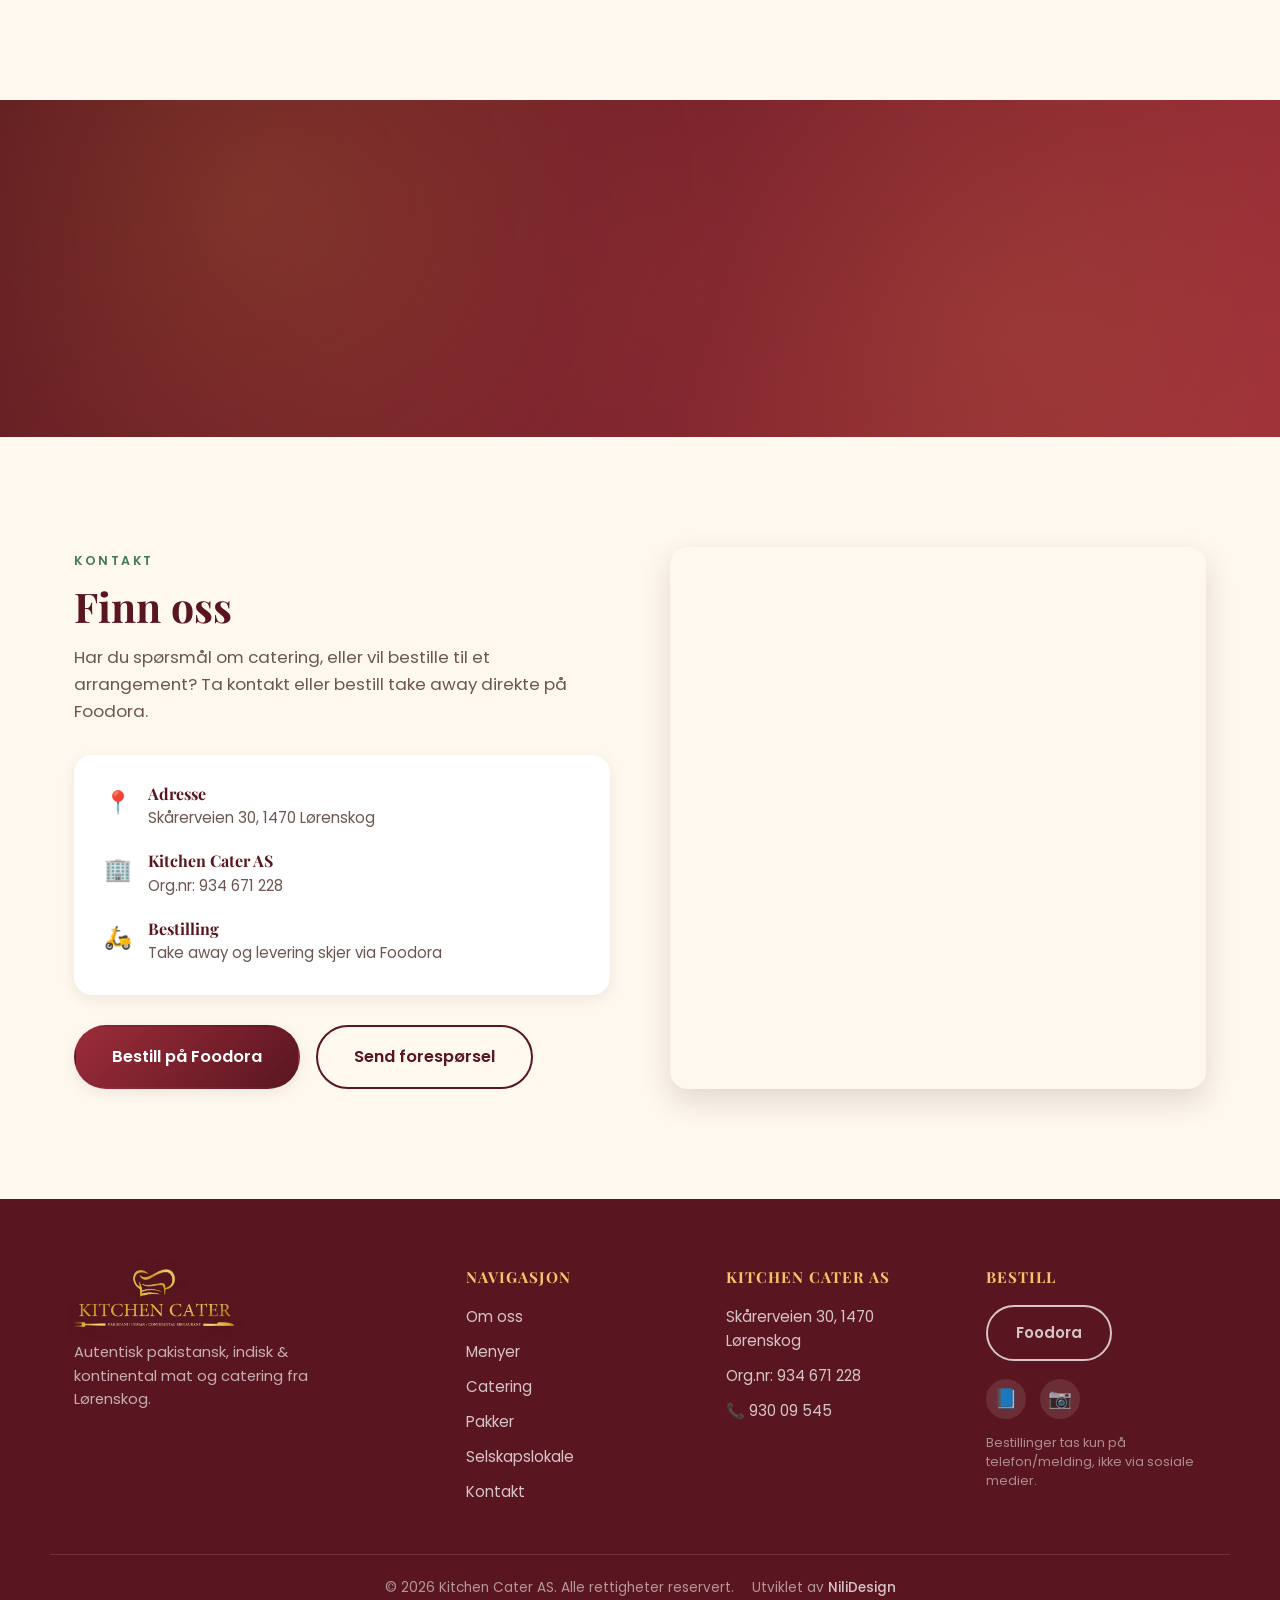
==== commit 55a69325: "Fjern 3D-tilt, gjør mobilmeny-tekst svart, legg til halwa puri-punkt - Fjern 3D-tilt-effekten på pak" ====
--- a/index.html
+++ b/index.html
@@ -175,6 +175,7 @@
           <li><span>🎂</span> Bursdager &amp; private selskaper</li>
           <li><span>🏢</span> Bedriftslunsj &amp; -arrangementer</li>
           <li><span>🕌</span> Eid, Ramadan &amp; religiøse feiringer</li>
+          <li><span>🥘</span> Live halwa puri &amp; street food på ditt arrangement</li>
         </ul>
 
         <a href="kontakt.html" class="btn btn-primary btn-lg">📞 Få cateringtilbud</a>
--- a/css/style.css
+++ b/css/style.css
@@ -216,7 +216,7 @@
 }
 #mobile-nav.open { right: 0; }
 #mobile-nav ul { display: flex; flex-direction: column; gap: 22px; }
-#mobile-nav .nav-link { font-size: 1.15rem; font-family: var(--font-head); font-weight: 600; }
+#mobile-nav .nav-link { font-size: 1.15rem; font-family: var(--font-head); font-weight: 600; color: #000; }
 
 #mobile-overlay {
   position: fixed; inset: 0; background: rgba(43,27,23,0.5); z-index: 999;
@@ -420,8 +420,18 @@
 .selskapslokale-list span { font-size: 1.3rem; }
 
 /* ---------- Pakker (kommer snart) ---------- */
-.pakker-hero { padding-top: 160px; padding-bottom: 60px; }
-.pakker-inner { max-width: 680px; margin: 0 auto; text-align: center; }
+.pakker-hero { padding-top: 160px; padding-bottom: 60px; position: relative; overflow: hidden; }
+.pakker-spices {
+  position: absolute; inset: 0; pointer-events: none; z-index: 0;
+  font-size: 2.2rem; opacity: 0.12;
+}
+.pakker-spices span { position: absolute; animation: float 7s ease-in-out infinite; }
+.pakker-spices span:nth-child(1) { top: 12%; left: 6%; animation-delay: 0s; }
+.pakker-spices span:nth-child(2) { top: 68%; left: 10%; animation-delay: 1.4s; }
+.pakker-spices span:nth-child(3) { top: 20%; right: 8%; animation-delay: 2.2s; }
+.pakker-spices span:nth-child(4) { top: 72%; right: 12%; animation-delay: 0.7s; }
+.pakker-spices span:nth-child(5) { top: 42%; left: 50%; animation-delay: 1.9s; }
+.pakker-inner { position: relative; z-index: 1; max-width: 680px; margin: 0 auto; text-align: center; }
 .pakker-inner h1 { font-size: clamp(2rem, 4vw, 2.8rem); margin-bottom: 22px; }
 .pakker-lead { color: var(--ink-soft); font-size: 1.05rem; margin-bottom: 18px; }
 .pakker-actions { display: flex; gap: 16px; justify-content: center; flex-wrap: wrap; margin-top: 8px; }
@@ -447,22 +457,35 @@
 .package-grid { display: grid; grid-template-columns: repeat(2, 1fr); gap: 30px; margin-bottom: 44px; }
 .package-card {
   background: var(--white); border-radius: var(--radius); overflow: hidden; scroll-margin-top: 110px;
-  box-shadow: var(--shadow-sm); transition: transform var(--transition), box-shadow var(--transition);
+  box-shadow: var(--shadow-sm); position: relative;
+  transition: transform var(--transition), box-shadow var(--transition);
 }
 .package-card:hover { transform: translateY(-8px) scale(1.01); box-shadow: var(--shadow-lg); }
+.package-card::after {
+  content: ''; position: absolute; top: 0; left: -160%; width: 55%; height: 100%;
+  background: linear-gradient(115deg, transparent, rgba(255,255,255,0.45), transparent);
+  transform: skewX(-20deg); transition: left 0.75s ease; pointer-events: none; z-index: 5;
+}
+.package-card:hover::after { left: 160%; }
 .package-head {
-  display: flex; align-items: center; gap: 12px; padding: 22px 26px; color: var(--white); position: relative;
-}
-.package-icon { font-size: 1.8rem; }
-.package-head h2 { color: var(--white); font-size: 1.5rem; margin: 0; }
-.package-head-silver { background: linear-gradient(120deg, #8a97a3, #5c6670); }
-.package-head-gold { background: linear-gradient(120deg, var(--gold), #b8791f); }
-.package-head-platinum { background: linear-gradient(120deg, #2f4858, #17232b); }
-.package-head-diamond { background: linear-gradient(120deg, var(--maroon-light), var(--maroon-dark)); }
+  display: flex; align-items: center; gap: 12px; padding: 40px 26px; color: var(--white); position: relative;
+  background-size: cover; background-position: center;
+}
+.package-icon { font-size: 1.8rem; filter: drop-shadow(0 2px 6px rgba(0,0,0,0.35)); }
+.package-head h2 { color: var(--white); font-size: 1.5rem; margin: 0; text-shadow: 0 2px 12px rgba(0,0,0,0.4); }
+.package-head-silver { background-image: linear-gradient(120deg, rgba(138,151,163,0.88), rgba(92,102,112,0.93)), url('../assets/retter/butter-chicken.jpg'); }
+.package-head-gold { background-image: linear-gradient(120deg, rgba(232,163,61,0.85), rgba(184,121,31,0.92)), url('../assets/retter/tandoori-chicken.jpg'); }
+.package-head-platinum { background-image: linear-gradient(120deg, rgba(47,72,88,0.88), rgba(23,35,43,0.93)), url('../assets/retter/mix-grill.jpg'); }
+.package-head-diamond { background-image: linear-gradient(120deg, rgba(156,44,58,0.85), rgba(90,22,32,0.93)), url('../assets/retter/lamb-karahi.jpg'); }
 .package-popular {
   position: absolute; top: 14px; right: 18px; background: var(--gold); color: var(--maroon-dark);
   font-size: 0.68rem; font-weight: 800; letter-spacing: 0.5px; text-transform: uppercase;
-  padding: 5px 12px; border-radius: 999px; box-shadow: var(--shadow-sm);
+  padding: 5px 12px; border-radius: 999px; box-shadow: 0 0 0 0 rgba(232,163,61,0.6);
+  animation: popular-pulse 2.2s ease-in-out infinite;
+}
+@keyframes popular-pulse {
+  0%, 100% { box-shadow: 0 0 0 0 rgba(232,163,61,0.55); }
+  50% { box-shadow: 0 0 0 8px rgba(232,163,61,0); }
 }
 .package-body { padding: 24px 26px 28px; display: flex; flex-direction: column; gap: 18px; }
 .package-group h4 {
@@ -475,8 +498,28 @@
   background: var(--cream); color: var(--ink); font-size: 0.82rem; font-weight: 500;
   padding: 6px 13px; border-radius: 999px; border: 1px solid rgba(122, 31, 43, 0.12);
   transition: background var(--transition), transform var(--transition), border-color var(--transition);
-}
-.dish-chip:hover { background: var(--gold-light); border-color: var(--gold); transform: translateY(-2px); }
+  opacity: 0; transform: translateY(6px) scale(0.92);
+}
+.dish-chip:hover { background: var(--gold-light); border-color: var(--gold); transform: translateY(-2px) scale(1); }
+.package-card.visible .dish-chip { animation: chip-in 0.45s cubic-bezier(.2,.8,.2,1) forwards; }
+@keyframes chip-in { to { opacity: 1; transform: translateY(0) scale(1); } }
+.chip-row .dish-chip:nth-child(1) { animation-delay: 0.03s; }
+.chip-row .dish-chip:nth-child(2) { animation-delay: 0.08s; }
+.chip-row .dish-chip:nth-child(3) { animation-delay: 0.13s; }
+.chip-row .dish-chip:nth-child(4) { animation-delay: 0.18s; }
+.chip-row .dish-chip:nth-child(5) { animation-delay: 0.23s; }
+.chip-row .dish-chip:nth-child(6) { animation-delay: 0.28s; }
+.chip-row .dish-chip:nth-child(7) { animation-delay: 0.33s; }
+.chip-row .dish-chip:nth-child(8) { animation-delay: 0.38s; }
+.chip-row .dish-chip:nth-child(9) { animation-delay: 0.43s; }
+.chip-row .dish-chip:nth-child(10) { animation-delay: 0.48s; }
+.chip-row .dish-chip:nth-child(11) { animation-delay: 0.53s; }
+.chip-row .dish-chip:nth-child(12) { animation-delay: 0.58s; }
+@media (prefers-reduced-motion: reduce) {
+  .dish-chip { opacity: 1; transform: none; animation: none; }
+  .package-popular { animation: none; }
+  .package-card::after { display: none; }
+}
 
 .package-notes { display: grid; grid-template-columns: repeat(auto-fit, minmax(260px, 1fr)); gap: 20px; margin-bottom: 40px; }
 .package-note {
